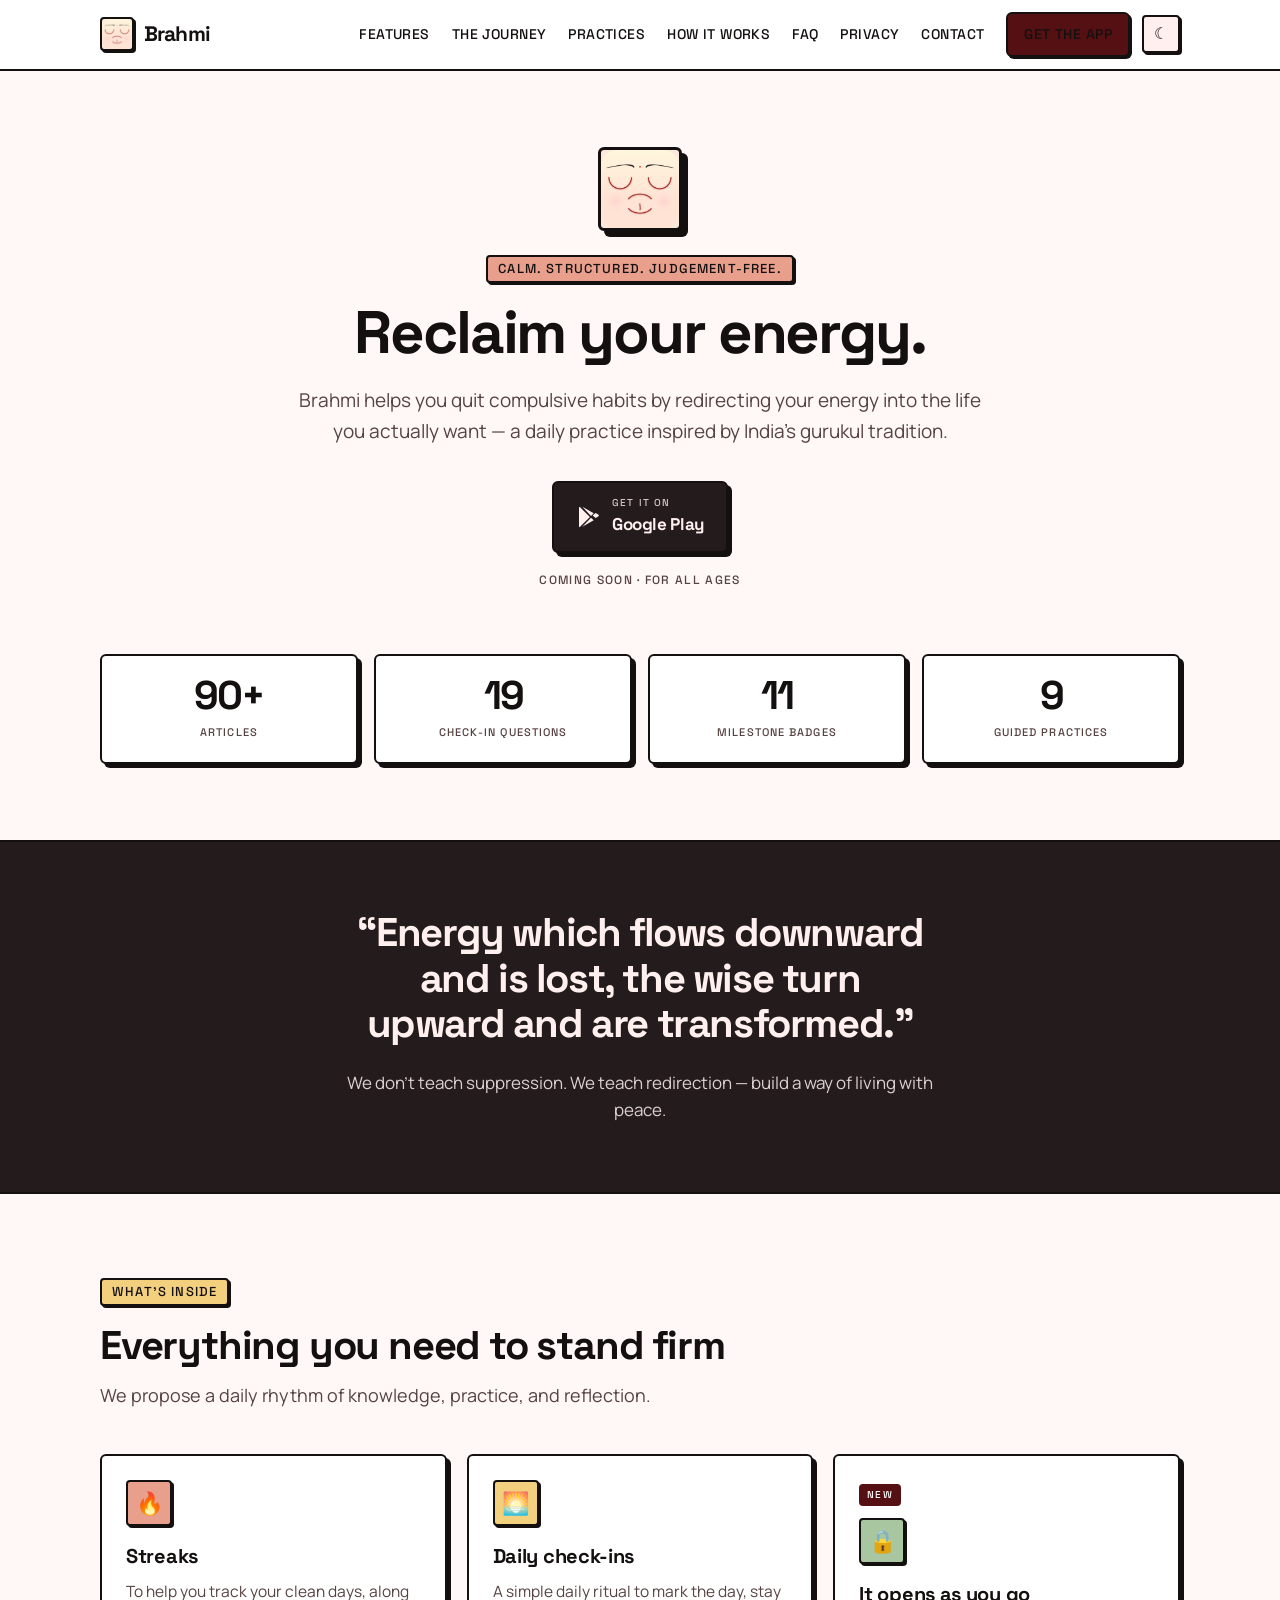
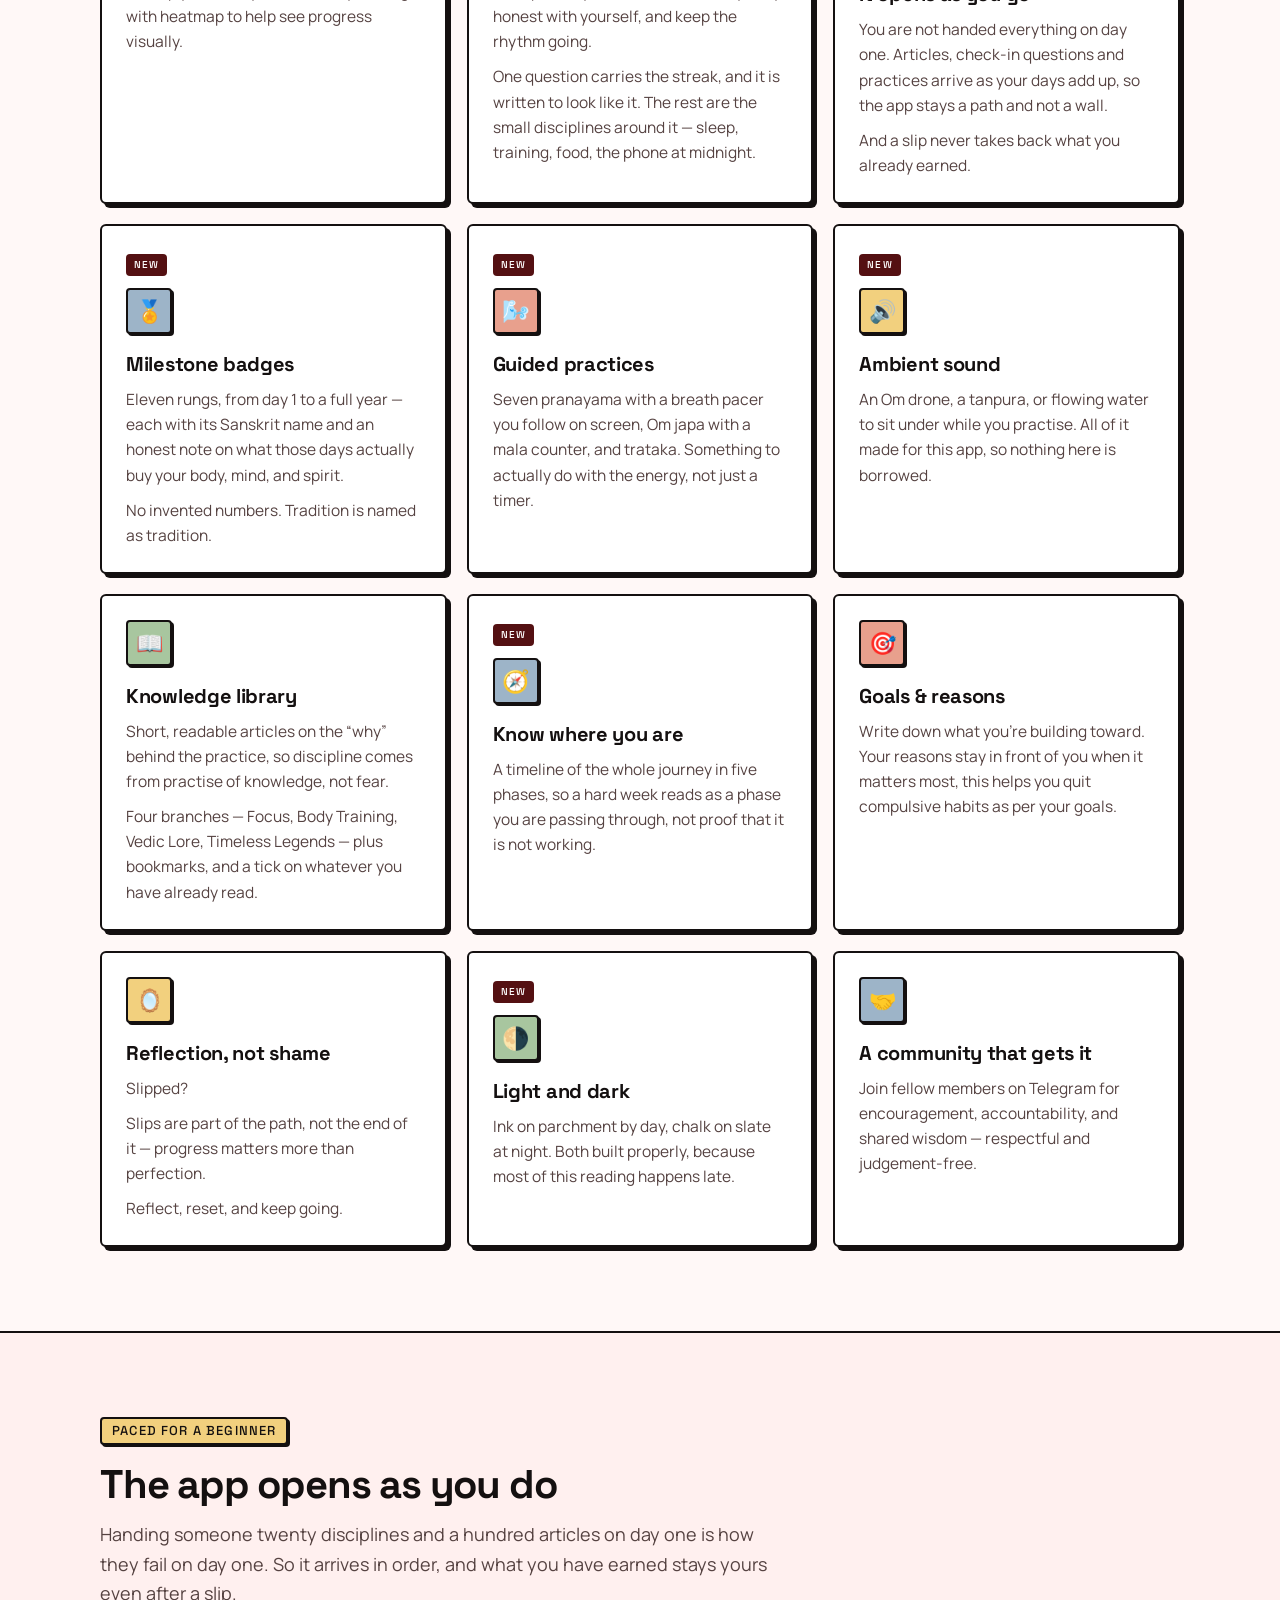
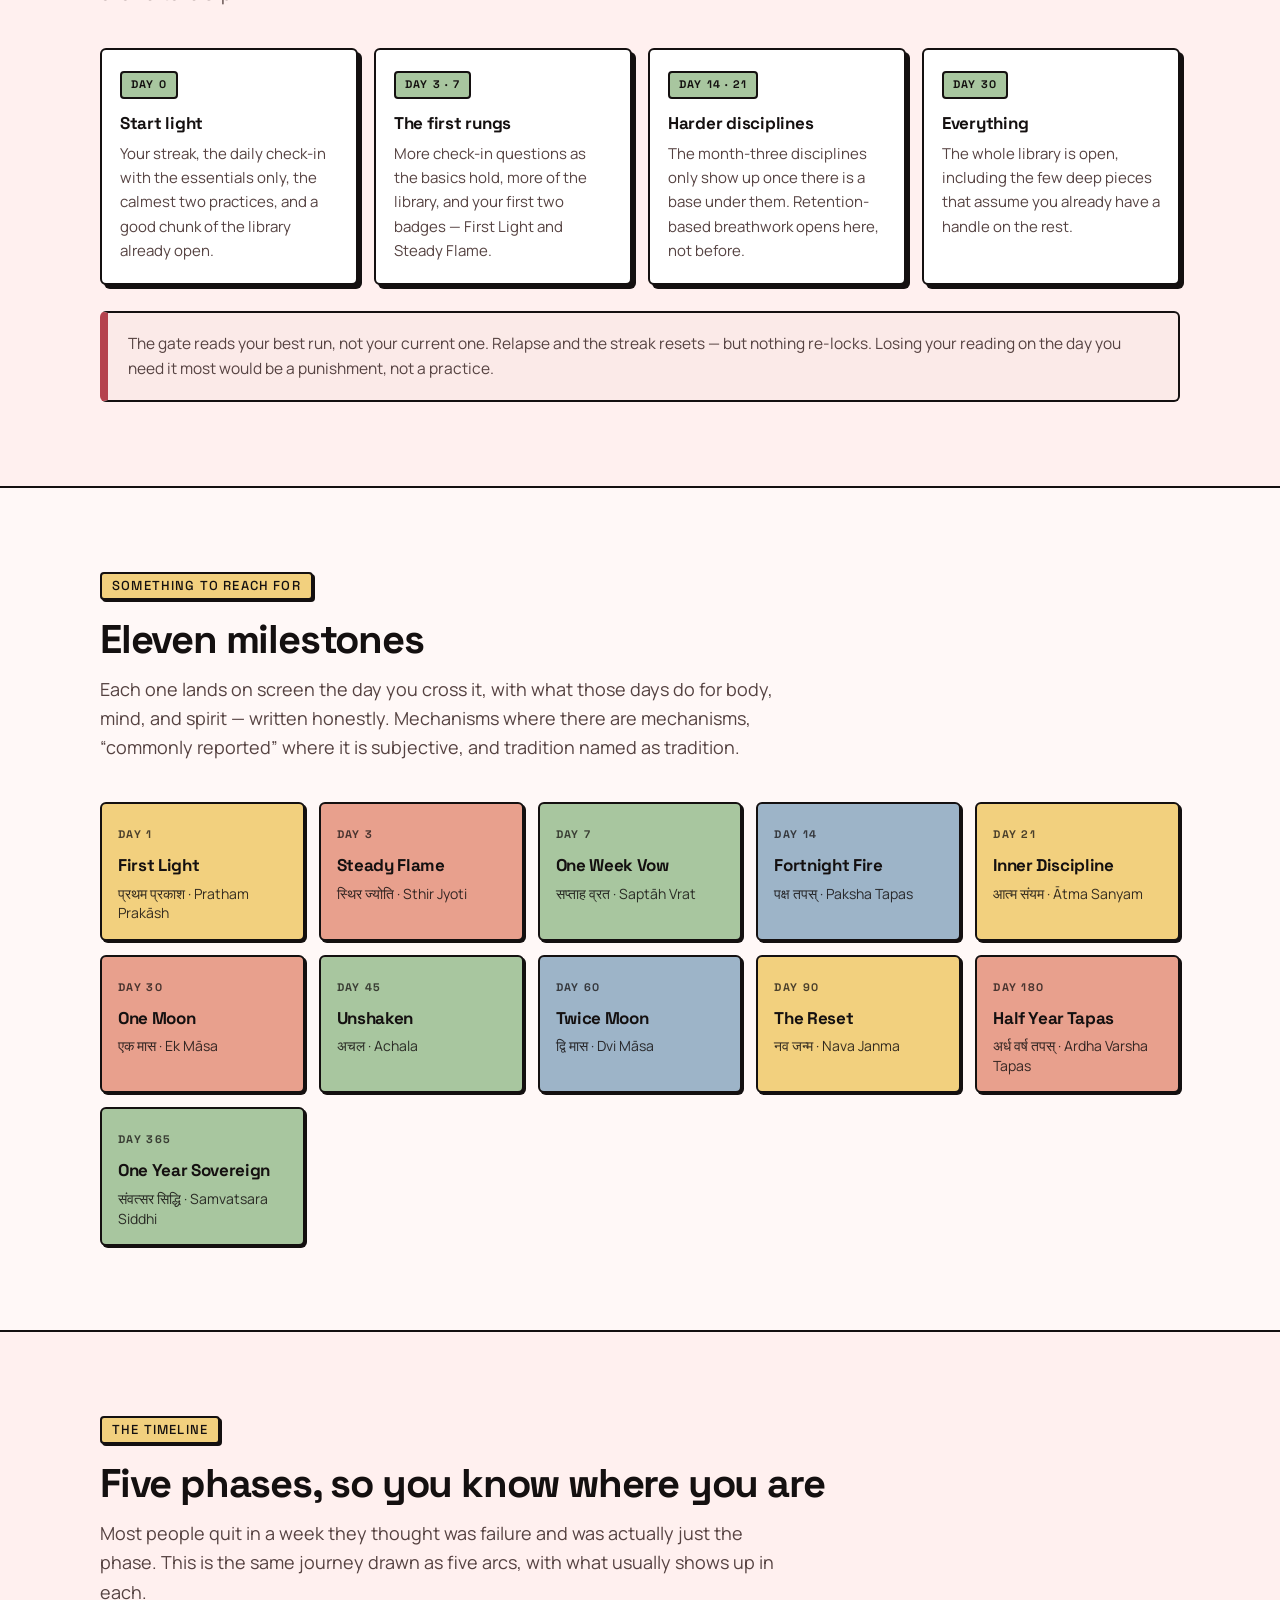
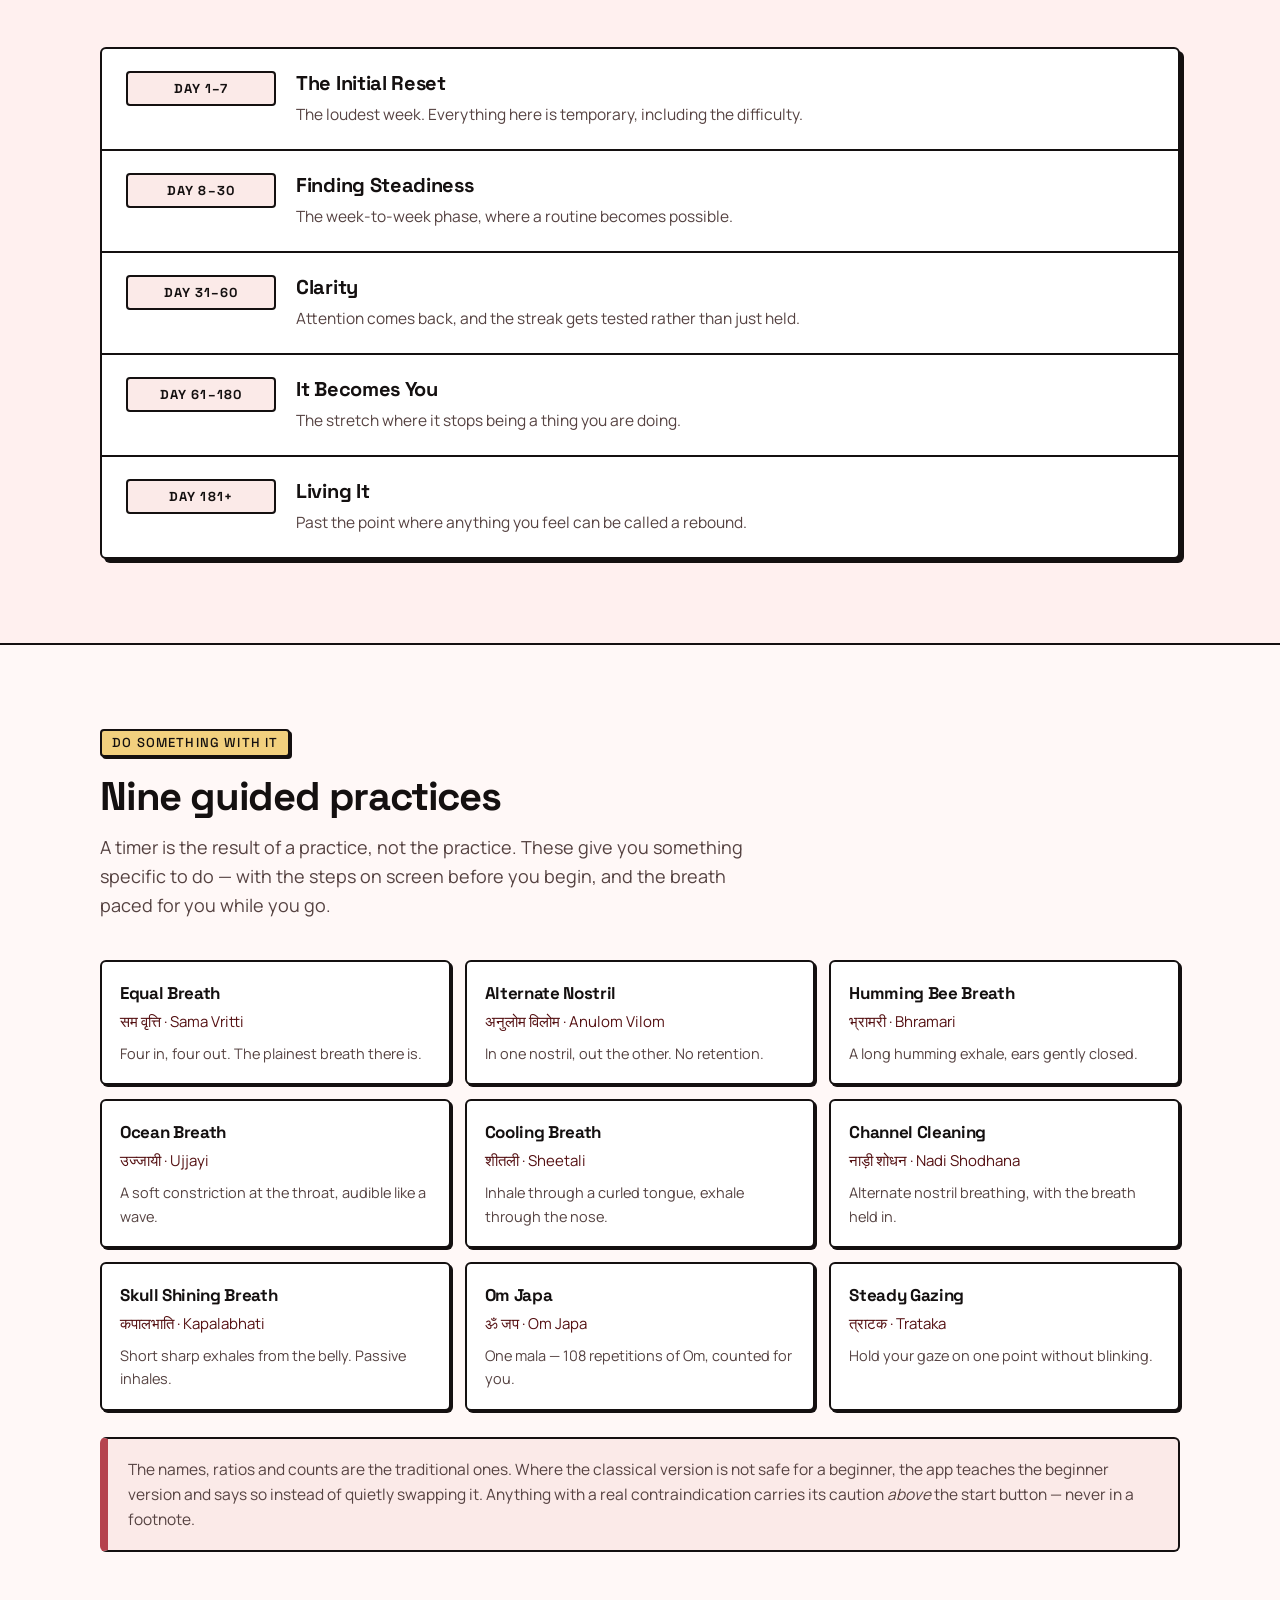
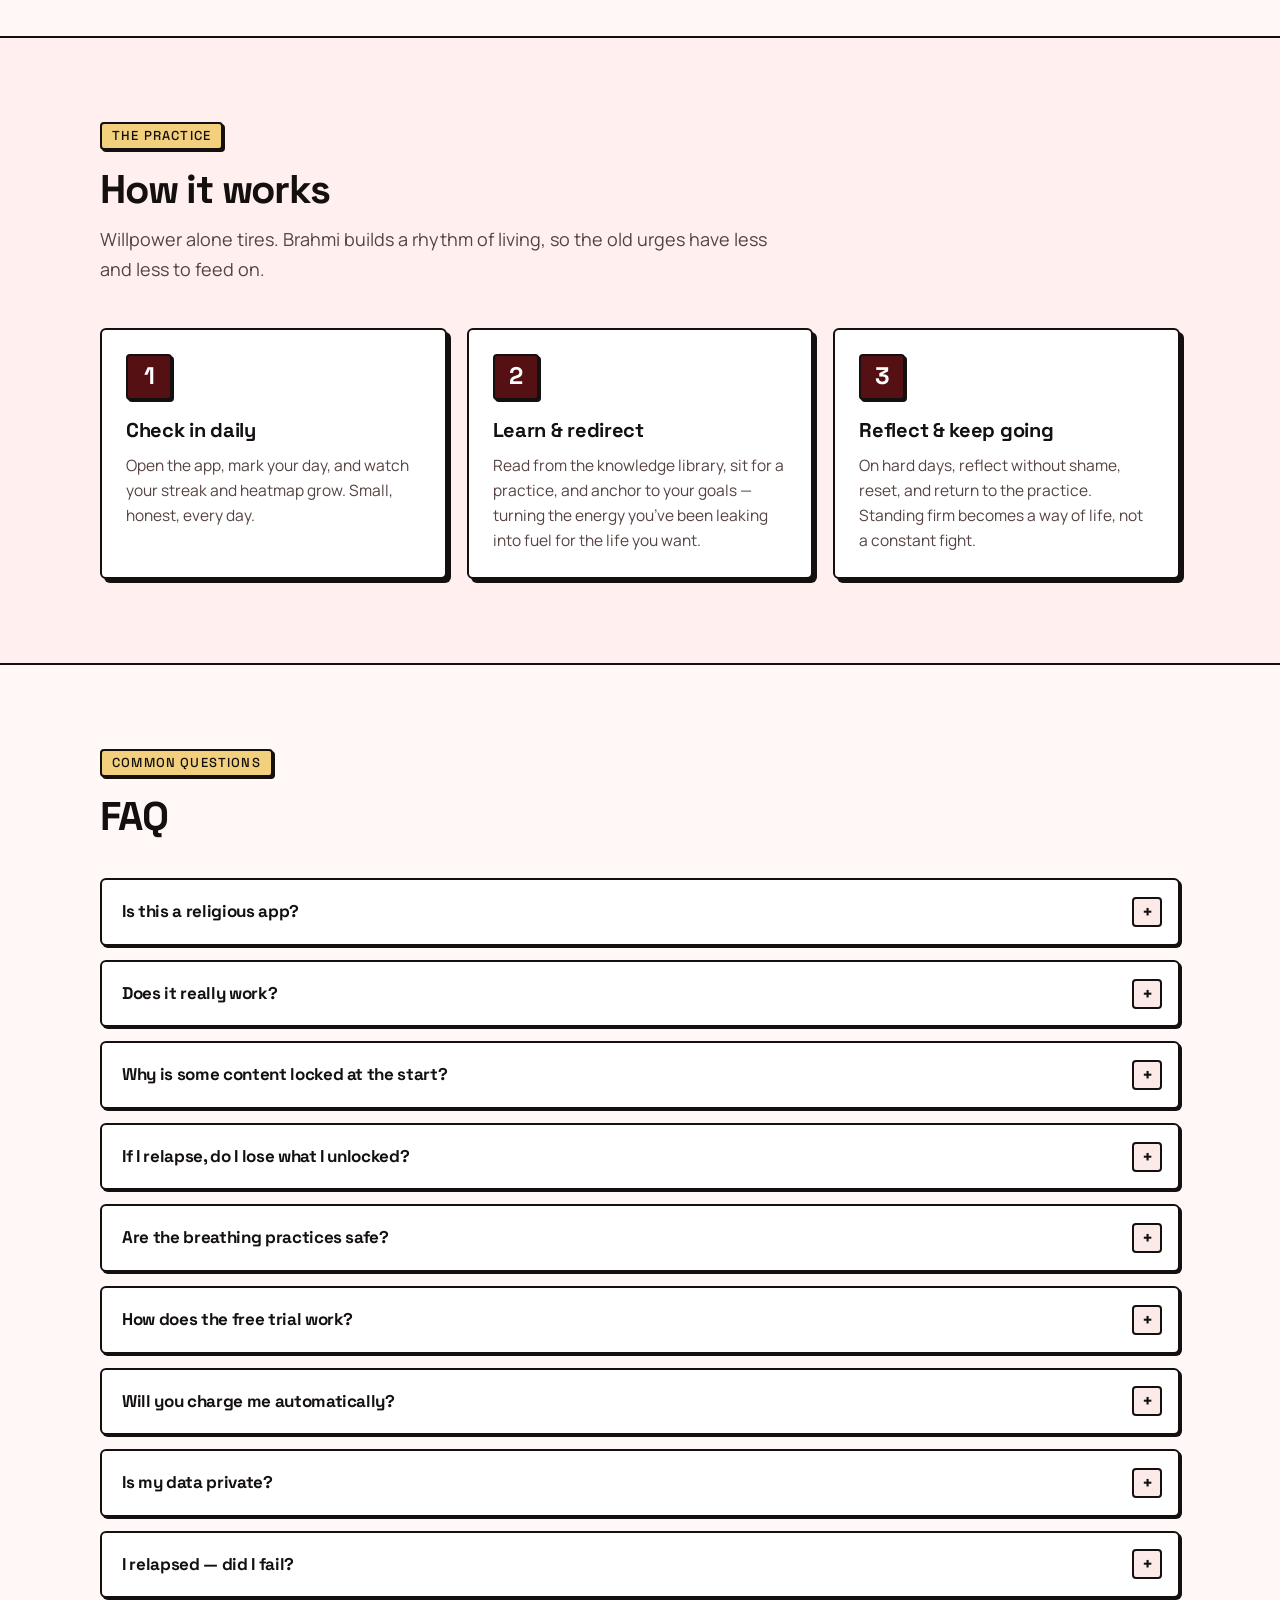
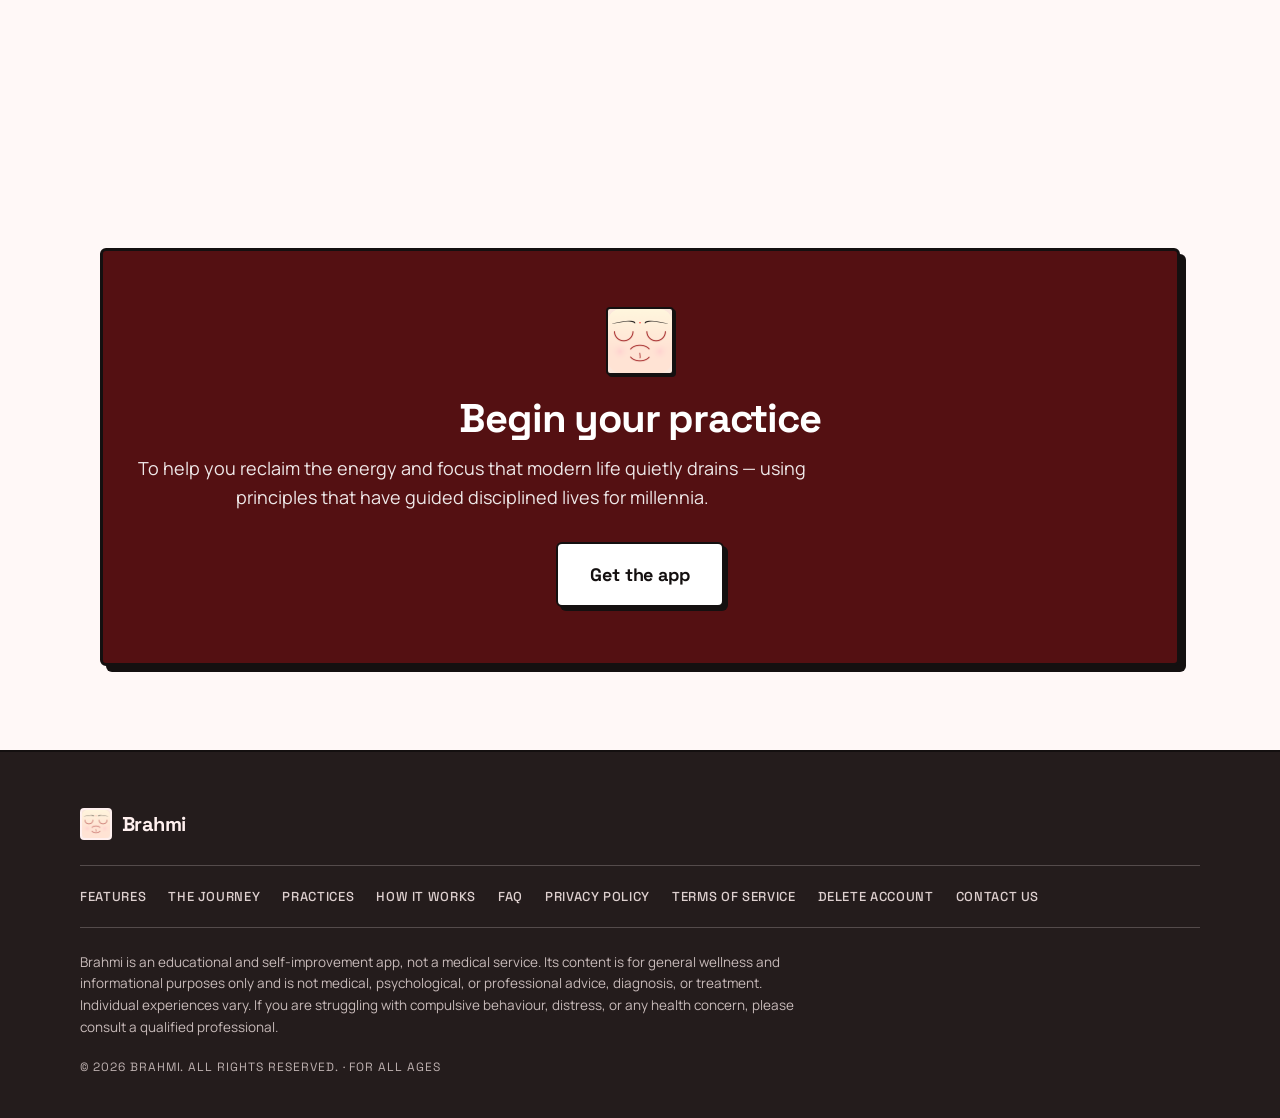
==== index.html @ 3bfd0263 "Rebuild the site in the app's neo-brutalist system, and cover the new features The marketing page st" ====
<!DOCTYPE html>
<html lang="en">
<head>
  <meta charset="UTF-8" />
  <meta name="viewport" content="width=device-width, initial-scale=1.0" />
  <title>Brahmi | Assistant to Reclaim your energy &amp; Rebuild your life.</title>
  <meta name="description" content="Brahmi is a calm, structured self-improvement app for quitting compulsive habits — streaks, daily check-ins, day-by-day unlocks, milestone badges, guided pranayama, and a knowledge library rooted in India's gurukul tradition." />
  <meta name="theme-color" content="#FFF8F7" media="(prefers-color-scheme: light)" />
  <meta name="theme-color" content="#141010" media="(prefers-color-scheme: dark)" />
  <link rel="icon" type="image/png" href="assets/logo.png" />
  <link rel="preconnect" href="https://fonts.googleapis.com" />
  <link rel="preconnect" href="https://fonts.gstatic.com" crossorigin />
  <link href="https://fonts.googleapis.com/css2?family=Manrope:wght@400;500;600;700&family=Space+Grotesk:wght@500;700&display=swap" rel="stylesheet" />
  <link rel="stylesheet" href="style.css" />
  <!-- Apply the saved theme before first paint, so a dark-mode visitor never
       gets a white flash. The toggle itself is injected by script.js. -->
  <script>try{var t=localStorage.getItem('brahmi-theme');if(t)document.documentElement.setAttribute('data-theme',t);}catch(e){}</script>
</head>
<body>

  <!-- ── Navbar ─────────────────────────────────────────── -->
  <header class="navbar">
    <nav class="nav-inner">
      <a class="brand" href="#top">
        <img src="assets/logo.png" alt="Brahmi app icon" class="brand-icon" />
        <span class="brand-name">Brahmi</span>
      </a>
      <button class="nav-toggle" aria-label="Open menu" aria-expanded="false" aria-controls="nav-menu">
        <span></span><span></span><span></span>
      </button>
      <div class="nav-menu" id="nav-menu">
        <a href="#features">Features</a>
        <a href="#journey">The journey</a>
        <a href="#practices">Practices</a>
        <a href="#how-it-works">How it works</a>
        <a href="#faq">FAQ</a>
        <a href="./privacy.html">Privacy</a>
        <a href="mailto:codentas@gmail.com">Contact</a>
        <a href="#get" class="btn btn-primary nav-cta">Get the app</a>
      </div>
    </nav>
  </header>

  <main id="top">

    <!-- ── Hero ─────────────────────────────────────────── -->
    <section class="hero" id="get">
      <img src="assets/logo.png" alt="Brahmi" class="hero-icon" />
      <p class="eyebrow">Calm. Structured. Judgement-free.</p>
      <h1>Reclaim your energy.</h1>
      <p class="hero-sub">
        Brahmi helps you quit compulsive habits by redirecting your energy into the
        life you actually want — a daily practice inspired by India&rsquo;s gurukul
        tradition.
      </p>
      <div class="store-badges">
        <!-- TODO: store URL -->
        <!-- <a href="#" class="store-badge" aria-label="Download on the App Store">
          <svg viewBox="0 0 24 24" width="26" height="26" fill="currentColor" aria-hidden="true"><path d="M17.05 20.28c-.98.95-2.05.8-3.08.35-1.09-.46-2.09-.48-3.24 0-1.44.62-2.2.44-3.06-.35C2.79 15.25 3.51 7.59 9.05 7.31c1.35.07 2.29.74 3.08.8 1.18-.24 2.31-.93 3.57-.84 1.51.12 2.65.72 3.4 1.8-3.12 1.87-2.38 5.98.48 7.13-.57 1.5-1.31 2.99-2.54 4.09l.01-.01zM12.03 7.25c-.15-2.23 1.66-4.07 3.74-4.25.29 2.58-2.34 4.5-3.74 4.25z"/></svg>
          <span><small>Download on the</small>App Store</span>
        </a> -->
        <!-- TODO: store URL -->
        <a href="#" class="store-badge" aria-label="Get it on Google Play">
          <svg viewBox="0 0 24 24" width="24" height="24" fill="currentColor" aria-hidden="true"><path d="M3.61 1.81c-.36.19-.61.57-.61 1.07v18.24c0 .5.25.88.61 1.07l10.29-10.19L3.61 1.81zm11.4 9.09l2.71-2.68-11.4-6.45 8.69 9.13zm4.62 2.1l2.6-1.47c.83-.47.83-1.59 0-2.06l-2.6-1.47-2.99 2.5 2.99 2.5zm-13.31 8.79l11.4-6.45-2.71-2.68-8.69 9.13z"/></svg>
          <span><small>Get it on</small>Google Play</span>
        </a>
      </div>
      <p class="hero-note">Coming soon &middot; For all ages</p>
    </section>

    <!-- ── What's in the box, in numbers ────────────────── -->
    <section class="stat-strip" aria-label="Brahmi in numbers">
      <div class="stat"><b>90+</b><span>Articles</span></div>
      <div class="stat"><b>19</b><span>Check-in questions</span></div>
      <div class="stat"><b>11</b><span>Milestone badges</span></div>
      <div class="stat"><b>9</b><span>Guided practices</span></div>
    </section>

    <!-- ── Philosophy quote ─────────────────────────────── -->
    <section class="quote-band">
      <blockquote>
        &ldquo;Energy which flows downward and is lost, the wise turn upward and are transformed.&rdquo;
      </blockquote>
      <p class="quote-sub">We don&rsquo;t teach suppression. We teach redirection — build a way of living with peace.</p>
    </section>

    <!-- ── Features ─────────────────────────────────────── -->
    <section class="section" id="features">
      <p class="eyebrow">What&rsquo;s inside</p>
      <h2>Everything you need to stand firm</h2>
      <p class="section-sub">We propose a daily rhythm of knowledge, practice, and reflection.</p>
      <div class="cards">
        <div class="card">
          <div class="card-icon">🔥</div>
          <h3>Streaks</h3>
          <p>To help you track your clean days, along with heatmap to help see progress visually.</p>
        </div>
        <div class="card">
          <div class="card-icon">🌅</div>
          <h3>Daily check-ins</h3>
          <p>A simple daily ritual to mark the day, stay honest with yourself, and keep the rhythm going.</p>
          <p>One question carries the streak, and it is written to look like it. The rest are the small disciplines around it — sleep, training, food, the phone at midnight.</p>
        </div>
        <div class="card">
          <span class="tag">New</span>
          <div class="card-icon">🔒</div>
          <h3>It opens as you go</h3>
          <p>You are not handed everything on day one. Articles, check-in questions and practices arrive as your days add up, so the app stays a path and not a wall.</p>
          <p>And a slip never takes back what you already earned.</p>
        </div>
        <div class="card">
          <span class="tag">New</span>
          <div class="card-icon">🏅</div>
          <h3>Milestone badges</h3>
          <p>Eleven rungs, from day 1 to a full year — each with its Sanskrit name and an honest note on what those days actually buy your body, mind, and spirit.</p>
          <p>No invented numbers. Tradition is named as tradition.</p>
        </div>
        <div class="card">
          <span class="tag">New</span>
          <div class="card-icon">🌬️</div>
          <h3>Guided practices</h3>
          <p>Seven pranayama with a breath pacer you follow on screen, Om japa with a mala counter, and trataka. Something to actually do with the energy, not just a timer.</p>
        </div>
        <div class="card">
          <span class="tag">New</span>
          <div class="card-icon">🔊</div>
          <h3>Ambient sound</h3>
          <p>An Om drone, a tanpura, or flowing water to sit under while you practise. All of it made for this app, so nothing here is borrowed.</p>
        </div>
        <div class="card">
          <div class="card-icon">📖</div>
          <h3>Knowledge library</h3>
          <p>Short, readable articles on the &ldquo;why&rdquo; behind the practice, so discipline comes from practise of knowledge, not fear.</p>
          <p>Four branches — Focus, Body Training, Vedic Lore, Timeless Legends — plus bookmarks, and a tick on whatever you have already read.</p>
        </div>
        <div class="card">
          <span class="tag">New</span>
          <div class="card-icon">🧭</div>
          <h3>Know where you are</h3>
          <p>A timeline of the whole journey in five phases, so a hard week reads as a phase you are passing through, not proof that it is not working.</p>
        </div>
        <div class="card">
          <div class="card-icon">🎯</div>
          <h3>Goals &amp; reasons</h3>
          <p>Write down what you&rsquo;re building toward. Your reasons stay in front of you when it matters most, this helps you quit compulsive habits as per your goals.</p>
        </div>
        <div class="card">
          <div class="card-icon">🪞</div>
          <h3>Reflection, not shame</h3>
          <p>Slipped?</p>
          <p>Slips are part of the path, not the end of it — progress matters more than perfection.</p>
          <p>Reflect, reset, and keep going.</p>
        </div>
        <div class="card">
          <span class="tag">New</span>
          <div class="card-icon">🌗</div>
          <h3>Light and dark</h3>
          <p>Ink on parchment by day, chalk on slate at night. Both built properly, because most of this reading happens late.</p>
        </div>
        <div class="card">
          <div class="card-icon">🤝</div>
          <h3>A community that gets it</h3>
          <p>Join fellow members on Telegram for encouragement, accountability, and shared wisdom — respectful and judgement-free.</p>
        </div>
      </div>
    </section>

    <!-- ── The ladder ───────────────────────────────────── -->
    <section class="section section-alt" id="journey">
      <p class="eyebrow">Paced for a beginner</p>
      <h2>The app opens as you do</h2>
      <p class="section-sub">Handing someone twenty disciplines and a hundred articles on day one is how they fail on day one. So it arrives in order, and what you have earned stays yours even after a slip.</p>
      <div class="ladder">
        <div class="rung">
          <span class="rung-day">Day 0</span>
          <h3>Start light</h3>
          <p>Your streak, the daily check-in with the essentials only, the calmest two practices, and a good chunk of the library already open.</p>
        </div>
        <div class="rung">
          <span class="rung-day">Day 3 &middot; 7</span>
          <h3>The first rungs</h3>
          <p>More check-in questions as the basics hold, more of the library, and your first two badges — First Light and Steady Flame.</p>
        </div>
        <div class="rung">
          <span class="rung-day">Day 14 &middot; 21</span>
          <h3>Harder disciplines</h3>
          <p>The month-three disciplines only show up once there is a base under them. Retention-based breathwork opens here, not before.</p>
        </div>
        <div class="rung">
          <span class="rung-day">Day 30</span>
          <h3>Everything</h3>
          <p>The whole library is open, including the few deep pieces that assume you already have a handle on the rest.</p>
        </div>
      </div>
      <p class="note-band">
        The gate reads your best run, not your current one. Relapse and the streak resets — but nothing re-locks. Losing your reading on the day you need it most would be a punishment, not a practice.
      </p>
    </section>

    <!-- ── Milestones ───────────────────────────────────── -->
    <section class="section" id="milestones">
      <p class="eyebrow">Something to reach for</p>
      <h2>Eleven milestones</h2>
      <p class="section-sub">Each one lands on screen the day you cross it, with what those days do for body, mind, and spirit — written honestly. Mechanisms where there are mechanisms, &ldquo;commonly reported&rdquo; where it is subjective, and tradition named as tradition.</p>
      <div class="badge-grid">
        <div class="badge-block"><span class="badge-day">Day 1</span><span class="badge-name">First Light</span><span class="badge-sans">प्रथम प्रकाश &middot; Pratham Prakāsh</span></div>
        <div class="badge-block"><span class="badge-day">Day 3</span><span class="badge-name">Steady Flame</span><span class="badge-sans">स्थिर ज्योति &middot; Sthir Jyoti</span></div>
        <div class="badge-block"><span class="badge-day">Day 7</span><span class="badge-name">One Week Vow</span><span class="badge-sans">सप्ताह व्रत &middot; Saptāh Vrat</span></div>
        <div class="badge-block"><span class="badge-day">Day 14</span><span class="badge-name">Fortnight Fire</span><span class="badge-sans">पक्ष तपस् &middot; Paksha Tapas</span></div>
        <div class="badge-block"><span class="badge-day">Day 21</span><span class="badge-name">Inner Discipline</span><span class="badge-sans">आत्म संयम &middot; Ātma Sanyam</span></div>
        <div class="badge-block"><span class="badge-day">Day 30</span><span class="badge-name">One Moon</span><span class="badge-sans">एक मास &middot; Ek Māsa</span></div>
        <div class="badge-block"><span class="badge-day">Day 45</span><span class="badge-name">Unshaken</span><span class="badge-sans">अचल &middot; Achala</span></div>
        <div class="badge-block"><span class="badge-day">Day 60</span><span class="badge-name">Twice Moon</span><span class="badge-sans">द्वि मास &middot; Dvi Māsa</span></div>
        <div class="badge-block"><span class="badge-day">Day 90</span><span class="badge-name">The Reset</span><span class="badge-sans">नव जन्म &middot; Nava Janma</span></div>
        <div class="badge-block"><span class="badge-day">Day 180</span><span class="badge-name">Half Year Tapas</span><span class="badge-sans">अर्ध वर्ष तपस् &middot; Ardha Varsha Tapas</span></div>
        <div class="badge-block"><span class="badge-day">Day 365</span><span class="badge-name">One Year Sovereign</span><span class="badge-sans">संवत्सर सिद्धि &middot; Samvatsara Siddhi</span></div>
      </div>
    </section>

    <!-- ── Phases ───────────────────────────────────────── -->
    <section class="section section-alt" id="phases">
      <p class="eyebrow">The timeline</p>
      <h2>Five phases, so you know where you are</h2>
      <p class="section-sub">Most people quit in a week they thought was failure and was actually just the phase. This is the same journey drawn as five arcs, with what usually shows up in each.</p>
      <ol class="phase-list">
        <li class="phase">
          <span class="phase-range">Day 1&ndash;7</span>
          <div>
            <h3>The Initial Reset</h3>
            <p>The loudest week. Everything here is temporary, including the difficulty.</p>
          </div>
        </li>
        <li class="phase">
          <span class="phase-range">Day 8&ndash;30</span>
          <div>
            <h3>Finding Steadiness</h3>
            <p>The week-to-week phase, where a routine becomes possible.</p>
          </div>
        </li>
        <li class="phase">
          <span class="phase-range">Day 31&ndash;60</span>
          <div>
            <h3>Clarity</h3>
            <p>Attention comes back, and the streak gets tested rather than just held.</p>
          </div>
        </li>
        <li class="phase">
          <span class="phase-range">Day 61&ndash;180</span>
          <div>
            <h3>It Becomes You</h3>
            <p>The stretch where it stops being a thing you are doing.</p>
          </div>
        </li>
        <li class="phase">
          <span class="phase-range">Day 181+</span>
          <div>
            <h3>Living It</h3>
            <p>Past the point where anything you feel can be called a rebound.</p>
          </div>
        </li>
      </ol>
    </section>

    <!-- ── Practices ────────────────────────────────────── -->
    <section class="section" id="practices">
      <p class="eyebrow">Do something with it</p>
      <h2>Nine guided practices</h2>
      <p class="section-sub">A timer is the result of a practice, not the practice. These give you something specific to do — with the steps on screen before you begin, and the breath paced for you while you go.</p>
      <ul class="practice-list">
        <li class="practice"><b>Equal Breath</b><span class="deva">सम वृत्ति &middot; Sama Vritti</span><p>Four in, four out. The plainest breath there is.</p></li>
        <li class="practice"><b>Alternate Nostril</b><span class="deva">अनुलोम विलोम &middot; Anulom Vilom</span><p>In one nostril, out the other. No retention.</p></li>
        <li class="practice"><b>Humming Bee Breath</b><span class="deva">भ्रामरी &middot; Bhramari</span><p>A long humming exhale, ears gently closed.</p></li>
        <li class="practice"><b>Ocean Breath</b><span class="deva">उज्जायी &middot; Ujjayi</span><p>A soft constriction at the throat, audible like a wave.</p></li>
        <li class="practice"><b>Cooling Breath</b><span class="deva">शीतली &middot; Sheetali</span><p>Inhale through a curled tongue, exhale through the nose.</p></li>
        <li class="practice"><b>Channel Cleaning</b><span class="deva">नाड़ी शोधन &middot; Nadi Shodhana</span><p>Alternate nostril breathing, with the breath held in.</p></li>
        <li class="practice"><b>Skull Shining Breath</b><span class="deva">कपालभाति &middot; Kapalabhati</span><p>Short sharp exhales from the belly. Passive inhales.</p></li>
        <li class="practice"><b>Om Japa</b><span class="deva">ॐ जप &middot; Om Japa</span><p>One mala — 108 repetitions of Om, counted for you.</p></li>
        <li class="practice"><b>Steady Gazing</b><span class="deva">त्राटक &middot; Trataka</span><p>Hold your gaze on one point without blinking.</p></li>
      </ul>
      <p class="note-band">
        The names, ratios and counts are the traditional ones. Where the classical version is not safe for a beginner, the app teaches the beginner version and says so instead of quietly swapping it. Anything with a real contraindication carries its caution <em>above</em> the start button — never in a footnote.
      </p>
    </section>

    <!-- ── How it works ─────────────────────────────────── -->
    <section class="section section-alt" id="how-it-works">
      <p class="eyebrow">The practice</p>
      <h2>How it works</h2>
      <p class="section-sub">Willpower alone tires. Brahmi builds a rhythm of living, so the old urges have less and less to feed on.</p>
      <ol class="steps">
        <li class="step">
          <span class="step-num">1</span>
          <h3>Check in daily</h3>
          <p>Open the app, mark your day, and watch your streak and heatmap grow. Small, honest, every day.</p>
        </li>
        <li class="step">
          <span class="step-num">2</span>
          <h3>Learn &amp; redirect</h3>
          <p>Read from the knowledge library, sit for a practice, and anchor to your goals — turning the energy you&rsquo;ve been leaking into fuel for the life you want.</p>
        </li>
        <li class="step">
          <span class="step-num">3</span>
          <h3>Reflect &amp; keep going</h3>
          <p>On hard days, reflect without shame, reset, and return to the practice. Standing firm becomes a way of life, not a constant fight.</p>
        </li>
      </ol>
    </section>

    <!-- ── FAQ ──────────────────────────────────────────── -->
    <section class="section" id="faq">
      <p class="eyebrow">Common questions</p>
      <h2>FAQ</h2>
      <div class="faq-list">
        <details class="faq-item">
          <summary>Is this a religious app?</summary>
          <p>No. Brahmi draws inspiration from India&rsquo;s gurukul traditions, but it&rsquo;s a secular self-improvement app open to anyone, of any background or belief.</p>
        </details>
        <details class="faq-item">
          <summary>Does it really work?</summary>
          <p>Brahmi gives you a structured daily practice, knowledge, and tracking to support your goal. Results depend on your consistency and circumstances, and experiences vary from person to person. It&rsquo;s a tool to support your effort, not a guaranteed cure.</p>
        </details>
        <details class="faq-item">
          <summary>Why is some content locked at the start?</summary>
          <p>Because handing a beginner everything at once is how they fail at once. Articles, check-in questions and practices open as your days add up — a good part of the library is there from day one, most of it by the second week, and all of it by day thirty.</p>
        </details>
        <details class="faq-item">
          <summary>If I relapse, do I lose what I unlocked?</summary>
          <p>No. Your streak resets, but nothing re-locks. The app remembers your best run, so the reading and the practices you had earned stay open — including on the day you need them most.</p>
        </details>
        <details class="faq-item">
          <summary>Are the breathing practices safe?</summary>
          <p>The gentle ones are open from the start; the forceful and retention-based ones only arrive once you have a base under them. Every practice with a real contraindication shows its caution before you begin, not after. If you have a heart, blood-pressure, eye, or respiratory condition, or you are pregnant, please check with a doctor first.</p>
        </details>
        <details class="faq-item">
          <summary>How does the free trial work?</summary>
          <p>You start with a 3-day free trial that unlocks a hand-picked path for beginners. You can explore the experience before deciding to continue. You can cancel during the trial.</p>
        </details>
        <details class="faq-item">
          <summary>Will you charge me automatically?</summary>
          <p>Any billing terms are shown clearly before you confirm. You&rsquo;re always told what you&rsquo;re signing up for, and you can manage or cancel your subscription from your app store account.</p>
        </details>
        <details class="faq-item">
          <summary>Is my data private?</summary>
          <p>Your answers and progress are personal to you. We don&rsquo;t sell your personal data. We do record the calendar dates on which you open the app — the date only, never the time of day, how long you stayed, which screens you saw, or where you were — and you can see that count yourself on your profile as your active days. See our <a href="./privacy.html">Privacy Policy</a> and <a href="./terms.html">Terms</a> for the full details.</p>
        </details>
        <details class="faq-item">
          <summary>I relapsed — did I fail?</summary>
          <p>No. Slips are part of the path, not the end of it. Brahmi is designed to help you reflect, reset, and keep going. Progress matters more than perfection.</p>
        </details>
        <details class="faq-item">
          <summary>How is this different from just a streak counter?</summary>
          <p>A counter only measures abstinence. Brahmi adds the &ldquo;how&rdquo; — daily practice, knowledge, and rhythm — so you&rsquo;re building something, not just holding on.</p>
        </details>
      </div>
    </section>

    <!-- ── Closing CTA ──────────────────────────────────── -->
    <section class="section cta-band">
      <div class="cta-inner">
        <img src="assets/logo.png" alt="" class="cta-icon" />
        <h2>Begin your practice</h2>
        <p class="section-sub">To help you reclaim the energy and focus that modern life quietly drains — using principles that have guided disciplined lives for millennia.</p>
        <a href="#get" class="btn btn-lg">Get the app</a>
      </div>
    </section>

  </main>

  <!-- ── Footer ─────────────────────────────────────────── -->
  <footer class="footer">
    <div class="footer-inner">
      <div class="footer-brand">
        <img src="assets/logo.png" alt="" class="footer-icon" />
        <span>Brahmi</span>
      </div>
      <nav class="footer-links">
        <a href="#features">Features</a>
        <a href="#journey">The journey</a>
        <a href="#practices">Practices</a>
        <a href="#how-it-works">How it works</a>
        <a href="#faq">FAQ</a>
        <a href="./privacy.html">Privacy Policy</a>
        <a href="./terms.html">Terms of Service</a>
        <a href="./delete-account.html">Delete account</a>
        <a href="mailto:codentas@gmail.com">Contact us</a>
      </nav>
      <p class="footer-disclaimer">
        Brahmi is an educational and self-improvement app, not a medical service.
        Its content is for general wellness and informational purposes only and is
        not medical, psychological, or professional advice, diagnosis, or treatment.
        Individual experiences vary. If you are struggling with compulsive behaviour,
        distress, or any health concern, please consult a qualified professional.
      </p>
      <p class="footer-copy">&copy; 2026 Brahmi. All rights reserved. &middot; For all ages</p>
    </div>
  </footer>

  <script src="script.js"></script>
</body>
</html>
---- style.css ----
/* ── Brahmi marketing site ─────────────────────────────────
 *
 * Neo-brutalist, dual-theme — a direct port of the app's design system
 * (`constants/theme.ts` in the app repo). Same palette, same rules:
 *
 *   - 2px ink borders (3px on hero surfaces)
 *   - offset shadows with ZERO blur, 2/4/6px
 *   - small radii (6px), never pill except chips
 *   - Space Grotesk for display/labels, Manrope for body copy
 *   - snappy motion: 90ms press, the surface travels 2px into its shadow
 *
 * Dark mode is not an inversion. Borders become bone rather than ink (a black
 * border is invisible on a dark ground) and the accent fills desaturate so a
 * flat block does not glow. Both of those come straight from the app.
 *
 * This sheet also styles privacy.html / terms.html / delete-account.html —
 * they share the navbar, footer and .legal-* classes. Don't drop a class
 * without grepping those three first.
 * ─────────────────────────────────────────────────────────── */

/* ── Tokens: light ("ink on parchment") ─────────────────── */

:root {
  color-scheme: light;

  --bg: #FFF8F7;
  --surface: #FFFFFF;
  --surface-container: #FFF0EF;
  --surface-high: #FBEAE8;

  --ink: #141010;          /* borders + hard shadows */
  --shadow: #141010;
  --on-surface: #141010;
  --muted: #554241;
  --outline-variant: #C4ADAC;

  --primary: #541012;
  --primary-container: #B5434E;
  --on-primary: #FFFFFF;
  --secondary: #B6180C;

  --clay: #E8A08D;
  --sand: #F2D07E;
  --moss: #A8C69F;
  --slate: #9DB4C8;
  --on-accent: #141010;
  --brand-skin: #FBE7DC;

  --inverse-surface: #241C1C;
  --inverse-on-surface: #FFF0EF;

  --radius: 6px;
  --radius-sm: 4px;
  --border: 2px;
  --border-thick: 3px;
  --shadow-sm: 2px 2px 0 var(--shadow);
  --shadow-md: 4px 4px 0 var(--shadow);
  --shadow-lg: 6px 6px 0 var(--shadow);

  --display: 'Space Grotesk', 'Manrope', -apple-system, BlinkMacSystemFont, 'Segoe UI', Roboto, sans-serif;
  --body: 'Manrope', -apple-system, BlinkMacSystemFont, 'Segoe UI', Roboto, sans-serif;
}

/* ── Tokens: dark ("chalk on slate") ────────────────────── */

@media (prefers-color-scheme: dark) {
  :root:not([data-theme="light"]) {
    color-scheme: dark;

    --bg: #141010;
    --surface: #1D1717;
    --surface-container: #241C1C;
    --surface-high: #2E2424;

    --ink: #F5EAE9;
    --shadow: #000000;
    --on-surface: #F5EAE9;
    --muted: #C4ADAC;
    --outline-variant: #5C4949;

    --primary: #FFB2B6;
    --primary-container: #C4525D;
    --on-primary: #3A0A0C;
    --secondary: #FF8A7A;

    --clay: #8C5245;
    --sand: #8A7233;
    --moss: #4E6647;
    --slate: #4A5D6E;
    --on-accent: #F5EAE9;

    --inverse-surface: #F5EAE9;
    --inverse-on-surface: #241C1C;
  }
}

:root[data-theme="dark"] {
  color-scheme: dark;

  --bg: #141010;
  --surface: #1D1717;
  --surface-container: #241C1C;
  --surface-high: #2E2424;

  --ink: #F5EAE9;
  --shadow: #000000;
  --on-surface: #F5EAE9;
  --muted: #C4ADAC;
  --outline-variant: #5C4949;

  --primary: #FFB2B6;
  --primary-container: #C4525D;
  --on-primary: #3A0A0C;
  --secondary: #FF8A7A;

  --clay: #8C5245;
  --sand: #8A7233;
  --moss: #4E6647;
  --slate: #4A5D6E;
  --on-accent: #F5EAE9;

  --inverse-surface: #F5EAE9;
  --inverse-on-surface: #241C1C;
}

/* ── Base ───────────────────────────────────────────────── */

* { box-sizing: border-box; margin: 0; padding: 0; }

html {
  scroll-behavior: smooth;
  scroll-padding-top: 96px;
}

body {
  background: var(--bg);
  color: var(--on-surface);
  font-family: var(--body);
  font-size: 16px;
  line-height: 1.62;
  -webkit-font-smoothing: antialiased;
  overflow-x: hidden;
}

img { max-width: 100%; display: block; }

a { color: var(--primary); text-decoration: none; }
a:hover { text-decoration: underline; text-underline-offset: 3px; }

h1, h2, h3, h4 {
  font-family: var(--display);
  font-weight: 700;
  line-height: 1.08;
  letter-spacing: -0.035em;
}

h1 { font-size: clamp(38px, 8.5vw, 60px); }
h2 { font-size: clamp(28px, 5.5vw, 40px); letter-spacing: -0.03em; }
h3 { font-size: 20px; letter-spacing: -0.015em; line-height: 1.25; }

::selection { background: var(--sand); color: var(--on-accent); }

:focus-visible {
  outline: var(--border-thick) solid var(--primary-container);
  outline-offset: 2px;
}

/* Uppercase eyebrow — the workhorse of the brutalist look. */
.eyebrow {
  display: inline-block;
  font-family: var(--display);
  font-weight: 500;
  font-size: 13px;
  line-height: 18px;
  letter-spacing: 0.09em;
  text-transform: uppercase;
  color: var(--on-accent);
  background: var(--sand);
  border: var(--border) solid var(--ink);
  border-radius: var(--radius-sm);
  padding: 3px 10px;
  margin-bottom: 18px;
  box-shadow: var(--shadow-sm);
}

/* ── Buttons ────────────────────────────────────────────── */

.btn {
  display: inline-flex;
  align-items: center;
  justify-content: center;
  gap: 8px;
  font-family: var(--display);
  font-weight: 700;
  font-size: 15px;
  letter-spacing: -0.01em;
  padding: 12px 22px;
  border: var(--border) solid var(--ink);
  border-radius: var(--radius);
  background: var(--surface);
  color: var(--on-surface);
  box-shadow: var(--shadow-md);
  cursor: pointer;
  transition: transform 90ms ease, box-shadow 90ms ease;
}

.btn:hover { text-decoration: none; transform: translate(-2px, -2px); box-shadow: var(--shadow-lg); }
.btn:active { transform: translate(2px, 2px); box-shadow: 0 0 0 var(--shadow); }

.btn-primary { background: var(--primary); color: var(--on-primary); }

.btn-lg { font-size: 18px; padding: 16px 32px; }

/* ── Navbar ─────────────────────────────────────────────── */

.navbar {
  position: sticky;
  top: 0;
  z-index: 50;
  background: var(--surface);
  border-bottom: var(--border) solid var(--ink);
}

.nav-inner {
  max-width: 1120px;
  margin: 0 auto;
  padding: 12px 20px;
  display: flex;
  align-items: center;
  gap: 12px;
}

.brand { display: flex; align-items: center; gap: 10px; color: var(--on-surface); }
.brand:hover { text-decoration: none; }

.brand-icon {
  width: 34px;
  height: 34px;
  border: var(--border) solid var(--ink);
  border-radius: var(--radius-sm);
  background: var(--brand-skin);
  box-shadow: var(--shadow-sm);
}

.brand-name {
  font-family: var(--display);
  font-weight: 700;
  font-size: 21px;
  letter-spacing: -0.04em;
}

.nav-menu {
  margin-left: auto;
  display: flex;
  align-items: center;
  gap: 22px;
}

.nav-menu a {
  font-family: var(--display);
  font-weight: 500;
  font-size: 14px;
  letter-spacing: 0.03em;
  text-transform: uppercase;
  color: var(--on-surface);
}

.nav-menu a:hover { color: var(--primary); text-decoration: none; }
.nav-menu a[aria-current="page"] { text-decoration: underline; text-decoration-thickness: 2px; text-underline-offset: 5px; }

.nav-cta { padding: 9px 16px; font-size: 13px; box-shadow: var(--shadow-sm); }
.nav-cta:hover { color: var(--on-primary); }

/* Theme toggle — injected by script.js, mirrors the app's light/dark switch */
.theme-toggle {
  display: inline-flex;
  align-items: center;
  justify-content: center;
  width: 38px;
  height: 38px;
  flex: none;
  font-size: 16px;
  line-height: 1;
  background: var(--surface-container);
  color: var(--on-surface);
  border: var(--border) solid var(--ink);
  border-radius: var(--radius-sm);
  box-shadow: var(--shadow-sm);
  cursor: pointer;
  transition: transform 90ms ease, box-shadow 90ms ease;
}
.theme-toggle:active { transform: translate(2px, 2px); box-shadow: 0 0 0 var(--shadow); }
.theme-toggle:hover { background: var(--surface-high); }

/* Hamburger */
.nav-toggle {
  display: none;
  margin-left: auto;
  width: 40px;
  height: 40px;
  padding: 9px;
  flex-direction: column;
  justify-content: space-between;
  background: var(--surface-container);
  border: var(--border) solid var(--ink);
  border-radius: var(--radius-sm);
  box-shadow: var(--shadow-sm);
  cursor: pointer;
}

.nav-toggle span {
  display: block;
  height: 2px;
  width: 100%;
  background: var(--ink);
  transition: transform 120ms ease, opacity 120ms ease;
}

.nav-toggle.open span:nth-child(1) { transform: translateY(8px) rotate(45deg); }
.nav-toggle.open span:nth-child(2) { opacity: 0; }
.nav-toggle.open span:nth-child(3) { transform: translateY(-8px) rotate(-45deg); }

@media (max-width: 860px) {
  .nav-toggle { display: flex; }
  .nav-inner { flex-wrap: wrap; }
  .nav-menu {
    display: none;
    width: 100%;
    margin-left: 0;
    flex-direction: column;
    align-items: stretch;
    gap: 0;
    border-top: var(--border) solid var(--ink);
    padding-top: 8px;
    margin-top: 12px;
  }
  .nav-menu.open { display: flex; }
  .nav-menu a { padding: 12px 2px; border-bottom: 1px solid var(--outline-variant); }
  .nav-menu a:last-child { border-bottom: none; }
  .nav-cta { margin-top: 12px; text-align: center; }
  /* Keep the menu on its own row below; the toggle rides beside the burger. */
  .nav-menu { order: 3; }
  .nav-toggle { order: 2; margin-left: 0; }
  .theme-toggle { order: 1; margin-left: auto; }
}

/* ── Layout ─────────────────────────────────────────────── */

.section {
  max-width: 1120px;
  margin: 0 auto;
  padding: 84px 20px;
}

/* Full-bleed band. The column is held by padding rather than auto margins on
   the children — auto margins re-centre anything with its own max-width
   (.section-sub), which left the sub-heading floating away from its h2. */
.section-alt {
  max-width: none;
  background: var(--surface-container);
  border-top: var(--border) solid var(--ink);
  border-bottom: var(--border) solid var(--ink);
  padding-left: max(20px, calc((100% - 1080px) / 2));
  padding-right: max(20px, calc((100% - 1080px) / 2));
}

.section-sub {
  color: var(--muted);
  font-size: 18px;
  max-width: 62ch;
  margin-top: 14px;
}

.section > h2 + .section-sub { margin-bottom: 8px; }

/* ── Hero ───────────────────────────────────────────────── */

.hero {
  max-width: 1120px;
  margin: 0 auto;
  padding: 76px 20px 64px;
  text-align: center;
}

.hero-icon {
  width: 84px;
  height: 84px;
  margin: 0 auto 24px;
  background: var(--brand-skin);
  border: var(--border-thick) solid var(--ink);
  border-radius: var(--radius);
  box-shadow: var(--shadow-lg);
}

.hero .eyebrow { background: var(--clay); }

.hero h1 { margin-bottom: 20px; }

.hero-sub {
  color: var(--muted);
  font-size: 19px;
  max-width: 58ch;
  margin: 0 auto;
}

.store-badges {
  display: flex;
  flex-wrap: wrap;
  justify-content: center;
  gap: 14px;
  margin-top: 34px;
}

.store-badge {
  display: inline-flex;
  align-items: center;
  gap: 12px;
  padding: 12px 22px;
  background: var(--inverse-surface);
  color: var(--inverse-on-surface);
  border: var(--border) solid var(--ink);
  border-radius: var(--radius);
  box-shadow: var(--shadow-md);
  transition: transform 90ms ease, box-shadow 90ms ease;
}

.store-badge:hover { text-decoration: none; transform: translate(-2px, -2px); box-shadow: var(--shadow-lg); }
.store-badge:active { transform: translate(2px, 2px); box-shadow: 0 0 0 var(--shadow); }

.store-badge span {
  display: flex;
  flex-direction: column;
  font-family: var(--display);
  font-weight: 700;
  font-size: 17px;
  letter-spacing: -0.02em;
  text-align: left;
}

.store-badge small {
  font-weight: 500;
  font-size: 10px;
  letter-spacing: 0.12em;
  text-transform: uppercase;
  opacity: 0.8;
}

.hero-note {
  margin-top: 18px;
  font-family: var(--display);
  font-size: 12px;
  font-weight: 500;
  letter-spacing: 0.11em;
  text-transform: uppercase;
  color: var(--muted);
}

/* ── Stat strip ─────────────────────────────────────────── */

.stat-strip {
  max-width: 1120px;
  margin: 0 auto;
  padding: 0 20px 76px;
  display: grid;
  grid-template-columns: repeat(4, 1fr);
  gap: 16px;
}

.stat {
  background: var(--surface);
  border: var(--border) solid var(--ink);
  border-radius: var(--radius);
  box-shadow: var(--shadow-md);
  padding: 20px 18px;
  text-align: center;
}

.stat b {
  display: block;
  font-family: var(--display);
  font-size: 40px;
  line-height: 1;
  letter-spacing: -0.05em;
}

.stat span {
  display: block;
  margin-top: 8px;
  font-family: var(--display);
  font-weight: 500;
  font-size: 11px;
  letter-spacing: 0.1em;
  text-transform: uppercase;
  color: var(--muted);
}

@media (max-width: 720px) {
  .stat-strip { grid-template-columns: repeat(2, 1fr); }
}

/* ── Quote band ─────────────────────────────────────────── */

.quote-band {
  background: var(--inverse-surface);
  color: var(--inverse-on-surface);
  border-top: var(--border) solid var(--ink);
  border-bottom: var(--border) solid var(--ink);
  padding: 68px 20px;
  text-align: center;
}

.quote-band blockquote {
  max-width: 24ch;
  margin: 0 auto;
  font-family: var(--display);
  font-weight: 700;
  font-size: clamp(26px, 4.6vw, 40px);
  line-height: 1.14;
  letter-spacing: -0.035em;
  text-wrap: balance;
}

.quote-sub {
  max-width: 60ch;
  margin: 22px auto 0;
  opacity: 0.85;
  font-size: 17px;
}

/* ── Feature cards ──────────────────────────────────────── */

.cards {
  margin-top: 44px;
  display: grid;
  grid-template-columns: repeat(3, 1fr);
  gap: 20px;
}

.card {
  background: var(--surface);
  border: var(--border) solid var(--ink);
  border-radius: var(--radius);
  box-shadow: var(--shadow-md);
  padding: 24px;
  transition: transform 90ms ease, box-shadow 90ms ease;
}

.card:hover { transform: translate(-2px, -2px); box-shadow: var(--shadow-lg); }

.card-icon {
  width: 46px;
  height: 46px;
  display: grid;
  place-items: center;
  font-size: 22px;
  line-height: 1;
  background: var(--clay);
  border: var(--border) solid var(--ink);
  border-radius: var(--radius-sm);
  box-shadow: var(--shadow-sm);
  margin-bottom: 18px;
}

/* Rotate the accent fills so a grid reads as blocks, not a wall of one hue. */
.card:nth-child(4n+2) .card-icon { background: var(--sand); }
.card:nth-child(4n+3) .card-icon { background: var(--moss); }
.card:nth-child(4n+4) .card-icon { background: var(--slate); }

.card h3 { margin-bottom: 10px; }
.card p { color: var(--muted); font-size: 15.5px; }
.card p + p { margin-top: 10px; }

.card .tag {
  display: inline-block;
  margin-bottom: 12px;
  font-family: var(--display);
  font-weight: 500;
  font-size: 10px;
  letter-spacing: 0.11em;
  text-transform: uppercase;
  background: var(--primary);
  color: var(--on-primary);
  border-radius: var(--radius-sm);
  padding: 3px 8px;
}

@media (max-width: 960px) { .cards { grid-template-columns: repeat(2, 1fr); } }
@media (max-width: 640px) { .cards { grid-template-columns: 1fr; } }

/* ── The ladder (progressive unlock) ────────────────────── */

.ladder {
  margin-top: 40px;
  display: grid;
  grid-template-columns: repeat(4, 1fr);
  gap: 16px;
}

.rung {
  background: var(--surface);
  border: var(--border) solid var(--ink);
  border-radius: var(--radius);
  box-shadow: var(--shadow-md);
  padding: 20px 18px;
}

.rung-day {
  display: inline-block;
  font-family: var(--display);
  font-weight: 700;
  font-size: 11px;
  letter-spacing: 0.11em;
  text-transform: uppercase;
  background: var(--moss);
  color: var(--on-accent);
  border: var(--border) solid var(--ink);
  border-radius: var(--radius-sm);
  padding: 3px 9px;
  margin-bottom: 14px;
}

.rung h3 { font-size: 17px; margin-bottom: 8px; }
.rung p { color: var(--muted); font-size: 15px; }

@media (max-width: 900px) { .ladder { grid-template-columns: repeat(2, 1fr); } }
@media (max-width: 520px) { .ladder { grid-template-columns: 1fr; } }

/* ── Milestone badges ───────────────────────────────────── */

.badge-grid {
  margin-top: 40px;
  display: grid;
  grid-template-columns: repeat(auto-fill, minmax(178px, 1fr));
  gap: 14px;
}

.badge-block {
  background: var(--sand);
  color: var(--on-accent);
  border: var(--border) solid var(--ink);
  border-radius: var(--radius);
  box-shadow: var(--shadow-sm);
  padding: 16px;
  transition: transform 90ms ease, box-shadow 90ms ease;
}

.badge-block:hover { transform: translate(-2px, -2px); box-shadow: var(--shadow-md); }

.badge-block:nth-child(4n+2) { background: var(--clay); }
.badge-block:nth-child(4n+3) { background: var(--moss); }
.badge-block:nth-child(4n+4) { background: var(--slate); }

.badge-day {
  font-family: var(--display);
  font-weight: 700;
  font-size: 11px;
  letter-spacing: 0.12em;
  text-transform: uppercase;
  opacity: 0.75;
}

.badge-name {
  display: block;
  font-family: var(--display);
  font-weight: 700;
  font-size: 17px;
  letter-spacing: -0.02em;
  margin: 6px 0 4px;
}

.badge-sans {
  display: block;
  font-size: 14px;
  line-height: 1.4;
  opacity: 0.85;
}

/* ── Phases ─────────────────────────────────────────────── */

.phase-list {
  margin-top: 40px;
  list-style: none;
  border: var(--border) solid var(--ink);
  border-radius: var(--radius);
  box-shadow: var(--shadow-md);
  background: var(--surface);
  overflow: hidden;
}

.phase {
  display: grid;
  grid-template-columns: 150px 1fr;
  gap: 20px;
  padding: 22px 24px;
  border-bottom: var(--border) solid var(--ink);
}

.phase:last-child { border-bottom: none; }

.phase-range {
  font-family: var(--display);
  font-weight: 700;
  font-size: 13px;
  letter-spacing: 0.08em;
  text-transform: uppercase;
  align-self: start;
  background: var(--surface-high);
  border: var(--border) solid var(--ink);
  border-radius: var(--radius-sm);
  padding: 5px 10px;
  text-align: center;
}

.phase h3 { margin-bottom: 6px; }
.phase p { color: var(--muted); font-size: 15.5px; }

@media (max-width: 640px) {
  .phase { grid-template-columns: 1fr; gap: 12px; }
  .phase-range { justify-self: start; }
}

/* ── Practices & sound ──────────────────────────────────── */

.practice-list {
  margin-top: 40px;
  display: grid;
  grid-template-columns: repeat(3, 1fr);
  gap: 14px;
  list-style: none;
}

.practice {
  background: var(--surface);
  border: var(--border) solid var(--ink);
  border-radius: var(--radius);
  box-shadow: var(--shadow-sm);
  padding: 18px;
}

.practice b {
  font-family: var(--display);
  font-size: 17px;
  letter-spacing: -0.02em;
}

.practice .deva {
  display: block;
  font-size: 15px;
  color: var(--primary);
  margin: 2px 0 8px;
}

.practice p { color: var(--muted); font-size: 14.5px; }

@media (max-width: 900px) { .practice-list { grid-template-columns: repeat(2, 1fr); } }
@media (max-width: 560px) { .practice-list { grid-template-columns: 1fr; } }

.note-band {
  margin-top: 26px;
  background: var(--surface-high);
  border: var(--border) solid var(--ink);
  border-left: 8px solid var(--primary-container);
  border-radius: var(--radius);
  padding: 18px 20px;
  font-size: 15.5px;
  color: var(--muted);
}

/* ── Steps ──────────────────────────────────────────────── */

.steps {
  margin-top: 44px;
  list-style: none;
  display: grid;
  grid-template-columns: repeat(3, 1fr);
  gap: 20px;
}

.step {
  background: var(--surface);
  border: var(--border) solid var(--ink);
  border-radius: var(--radius);
  box-shadow: var(--shadow-md);
  padding: 24px;
}

.step-num {
  display: grid;
  place-items: center;
  width: 46px;
  height: 46px;
  font-family: var(--display);
  font-weight: 700;
  font-size: 24px;
  background: var(--primary);
  color: var(--on-primary);
  border: var(--border) solid var(--ink);
  border-radius: var(--radius-sm);
  box-shadow: var(--shadow-sm);
  margin-bottom: 18px;
}

.step h3 { margin-bottom: 10px; }
.step p { color: var(--muted); font-size: 15.5px; }

@media (max-width: 900px) { .steps { grid-template-columns: 1fr; } }

/* ── FAQ ────────────────────────────────────────────────── */

.faq-list { margin-top: 40px; display: grid; gap: 14px; }

.faq-item {
  background: var(--surface);
  border: var(--border) solid var(--ink);
  border-radius: var(--radius);
  box-shadow: var(--shadow-sm);
  padding: 0;
  transition: box-shadow 90ms ease;
}

.faq-item[open] { box-shadow: var(--shadow-md); }

.faq-item summary {
  list-style: none;
  cursor: pointer;
  padding: 18px 52px 18px 20px;
  position: relative;
  font-family: var(--display);
  font-weight: 700;
  font-size: 17px;
  letter-spacing: -0.02em;
}

.faq-item summary::-webkit-details-marker { display: none; }

.faq-item summary::after {
  content: "+";
  position: absolute;
  right: 16px;
  top: 50%;
  transform: translateY(-50%);
  display: grid;
  place-items: center;
  width: 26px;
  height: 26px;
  font-size: 18px;
  line-height: 1;
  background: var(--surface-high);
  border: var(--border) solid var(--ink);
  border-radius: var(--radius-sm);
  transition: transform 120ms ease;
}

.faq-item[open] summary::after { content: "–"; transform: translateY(-50%) rotate(180deg); }

.faq-item p {
  padding: 0 20px 20px;
  color: var(--muted);
  font-size: 15.5px;
}

.faq-item[open] summary { border-bottom: 1px solid var(--outline-variant); margin-bottom: 16px; }

/* ── Closing CTA ────────────────────────────────────────── */

.cta-band {
  text-align: center;
}

.cta-band > * { margin-left: auto; margin-right: auto; }

.cta-inner {
  background: var(--primary);
  color: var(--on-primary);
  border: var(--border-thick) solid var(--ink);
  border-radius: var(--radius);
  box-shadow: var(--shadow-lg);
  padding: 56px 28px;
}

.cta-icon {
  width: 68px;
  height: 68px;
  margin: 0 auto 22px;
  background: var(--brand-skin);
  border: var(--border) solid var(--ink);
  border-radius: var(--radius-sm);
  box-shadow: var(--shadow-sm);
}

.cta-inner .section-sub { color: inherit; opacity: 0.9; margin-bottom: 30px; }

.cta-inner .btn { background: var(--surface); color: var(--on-surface); }

/* ── Footer ─────────────────────────────────────────────── */

.footer {
  background: var(--inverse-surface);
  color: var(--inverse-on-surface);
  border-top: var(--border) solid var(--ink);
  padding: 56px 20px 40px;
}

.footer-inner { max-width: 1120px; margin: 0 auto; }

.footer-brand {
  display: flex;
  align-items: center;
  gap: 10px;
  font-family: var(--display);
  font-weight: 700;
  font-size: 20px;
  letter-spacing: -0.03em;
}

.footer-icon {
  width: 32px;
  height: 32px;
  background: var(--brand-skin);
  border: var(--border) solid currentColor;
  border-radius: var(--radius-sm);
}

.footer-links {
  display: flex;
  flex-wrap: wrap;
  gap: 10px 22px;
  margin: 24px 0;
  padding: 20px 0;
  /* currentColor, not a fixed white: in dark mode the footer inverts to a
     light plate and a white rule would vanish on it. */
  border-top: 1px solid color-mix(in srgb, currentColor 22%, transparent);
  border-bottom: 1px solid color-mix(in srgb, currentColor 22%, transparent);
}

.footer-links a {
  color: inherit;
  font-family: var(--display);
  font-weight: 500;
  font-size: 13px;
  letter-spacing: 0.05em;
  text-transform: uppercase;
  opacity: 0.85;
}

.footer-links a:hover { opacity: 1; }

.footer-disclaimer {
  font-size: 13.5px;
  line-height: 1.6;
  opacity: 0.75;
  max-width: 90ch;
}

.footer-copy {
  margin-top: 20px;
  font-family: var(--display);
  font-size: 12px;
  letter-spacing: 0.08em;
  text-transform: uppercase;
  opacity: 0.7;
}

/* ── Legal pages (privacy / terms / delete-account) ─────── */

.legal-main {
  max-width: 820px;
  margin: 0 auto;
  padding: 64px 20px 80px;
}

.legal-main h1 { margin-bottom: 10px; }

.legal-main h2 {
  font-size: 24px;
  margin: 40px 0 12px;
  padding-bottom: 8px;
  border-bottom: var(--border) solid var(--ink);
}

.legal-main h3 { margin: 26px 0 8px; }

.legal-main p { margin-bottom: 14px; }

.legal-main ul, .legal-main ol { margin: 0 0 16px 22px; }
.legal-main li { margin-bottom: 8px; }

.legal-updated {
  font-family: var(--display);
  font-weight: 500;
  font-size: 12px;
  letter-spacing: 0.1em;
  text-transform: uppercase;
  color: var(--muted);
  margin-bottom: 24px !important;
}

.legal-intro {
  background: var(--surface);
  border: var(--border) solid var(--ink);
  border-radius: var(--radius);
  box-shadow: var(--shadow-md);
  padding: 20px;
  font-size: 17px;
  margin-bottom: 32px !important;
}

.legal-disclaimer {
  margin-top: 40px;
  background: var(--surface-high);
  border: var(--border) solid var(--ink);
  border-left: 8px solid var(--primary-container);
  border-radius: var(--radius);
  padding: 18px 20px;
  font-size: 14.5px;
  color: var(--muted);
}

/* ── Motion ─────────────────────────────────────────────── */

/* Staggered reveal, mirroring the app's Reveal component. Applied by
   script.js only — with JS off, everything stays visible. */
.js-reveal { opacity: 0; transform: translateY(14px); }

.js-reveal.in {
  opacity: 1;
  transform: none;
  transition: opacity 420ms ease, transform 420ms cubic-bezier(0.2, 0.9, 0.3, 1);
}

@media (prefers-reduced-motion: reduce) {
  html { scroll-behavior: auto; }
  * { transition: none !important; animation: none !important; }
  .js-reveal { opacity: 1; transform: none; }
}
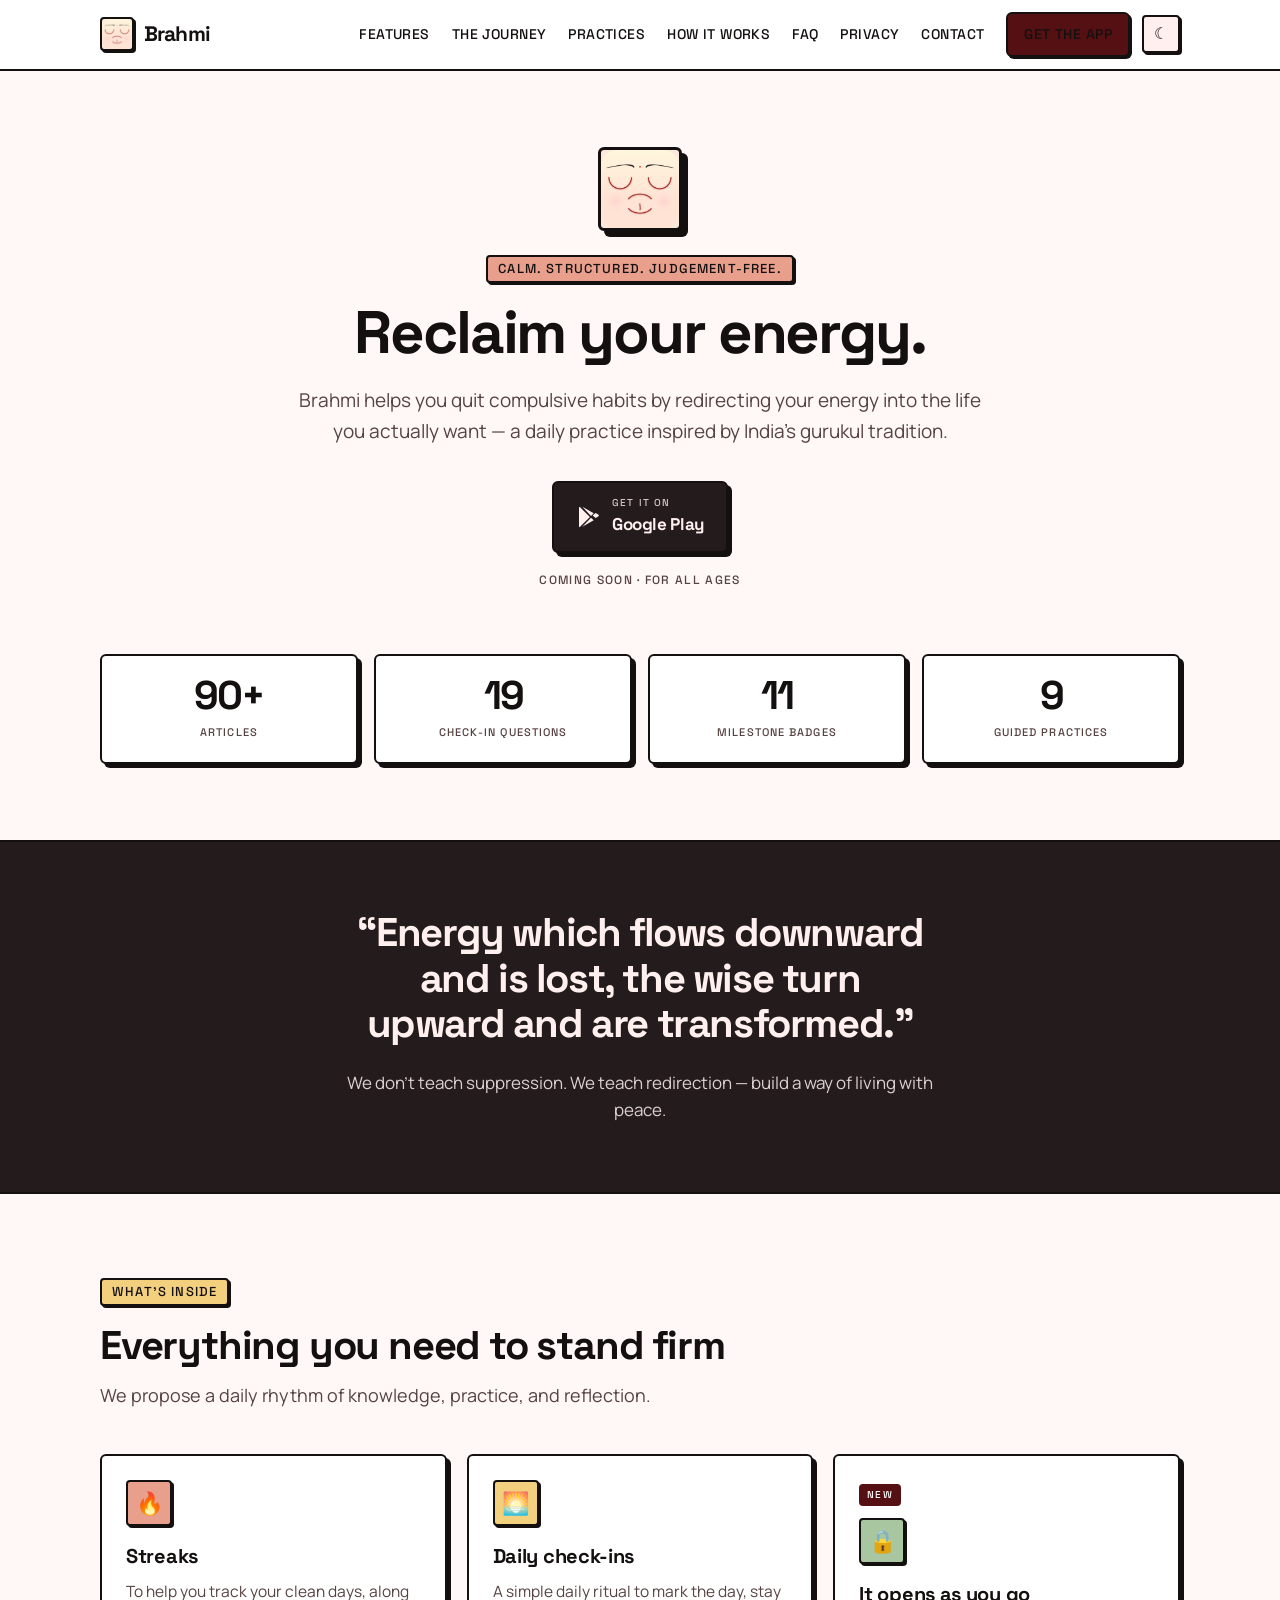
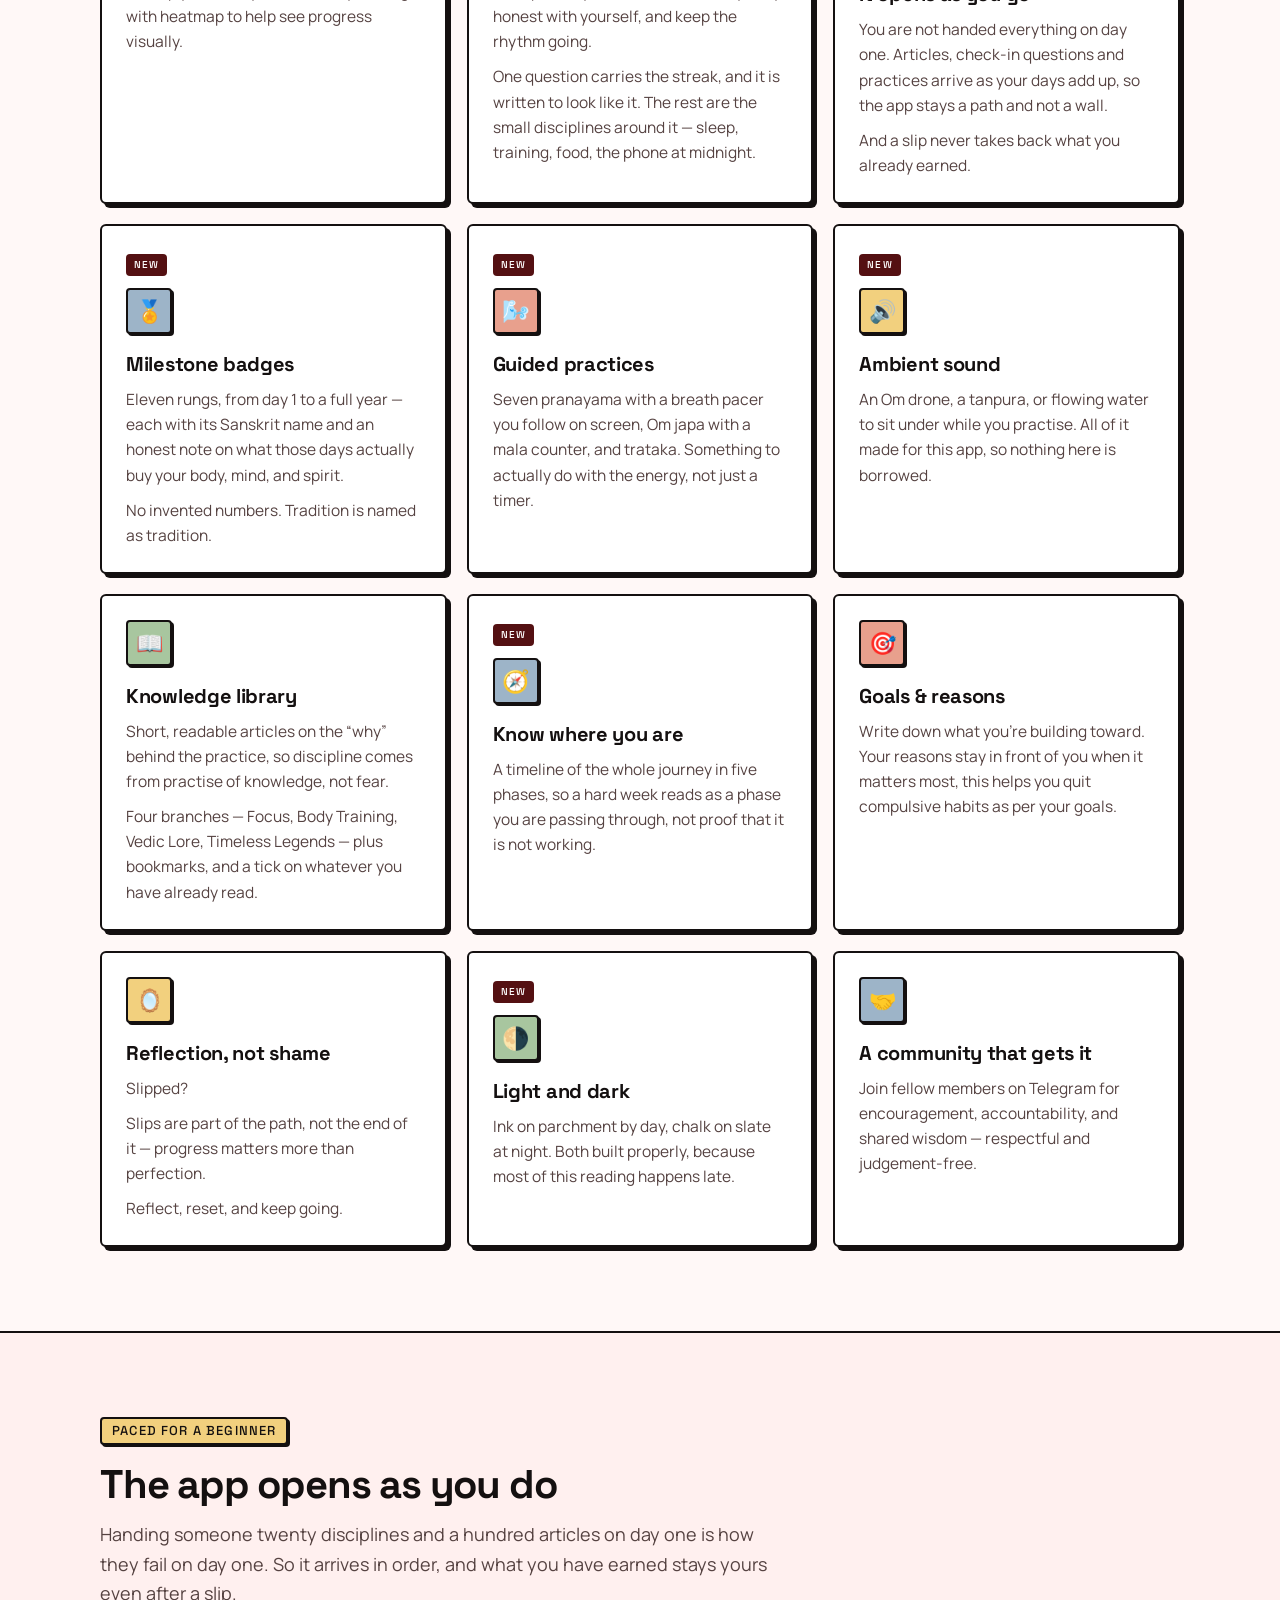
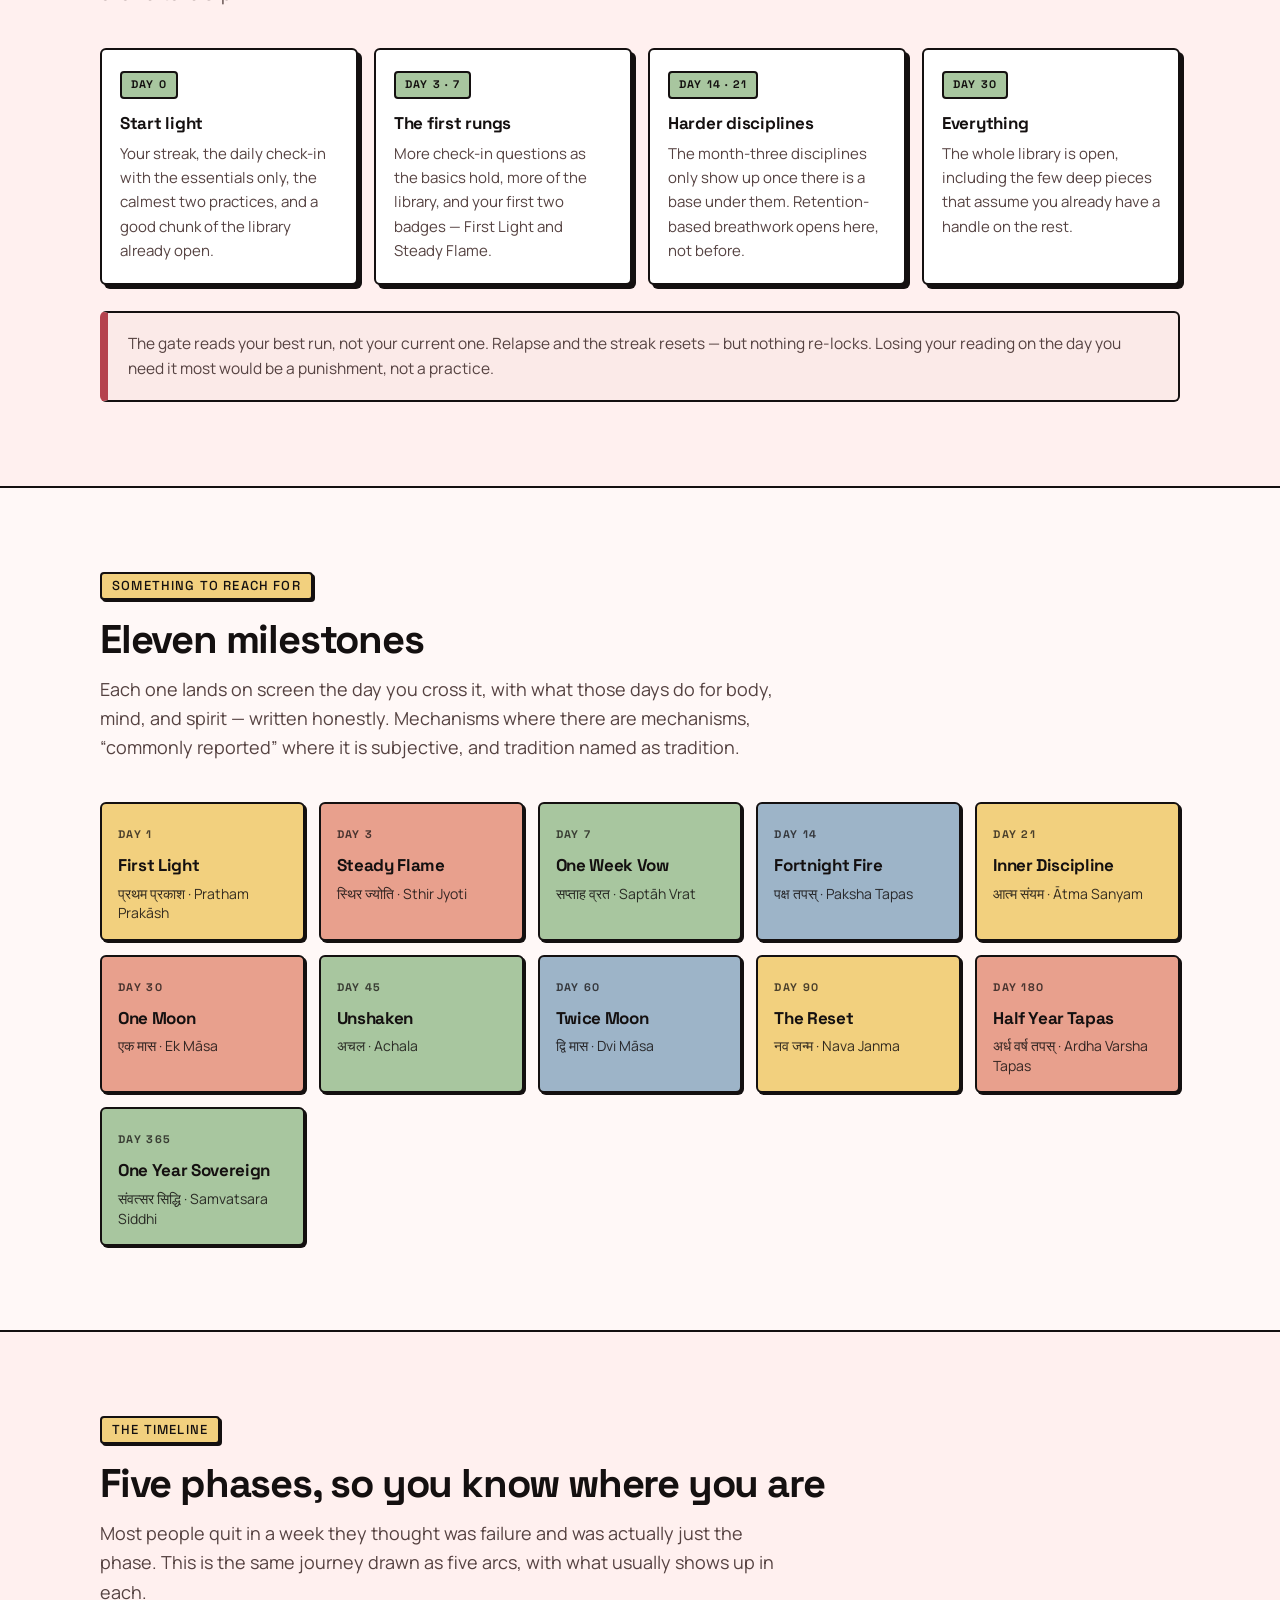
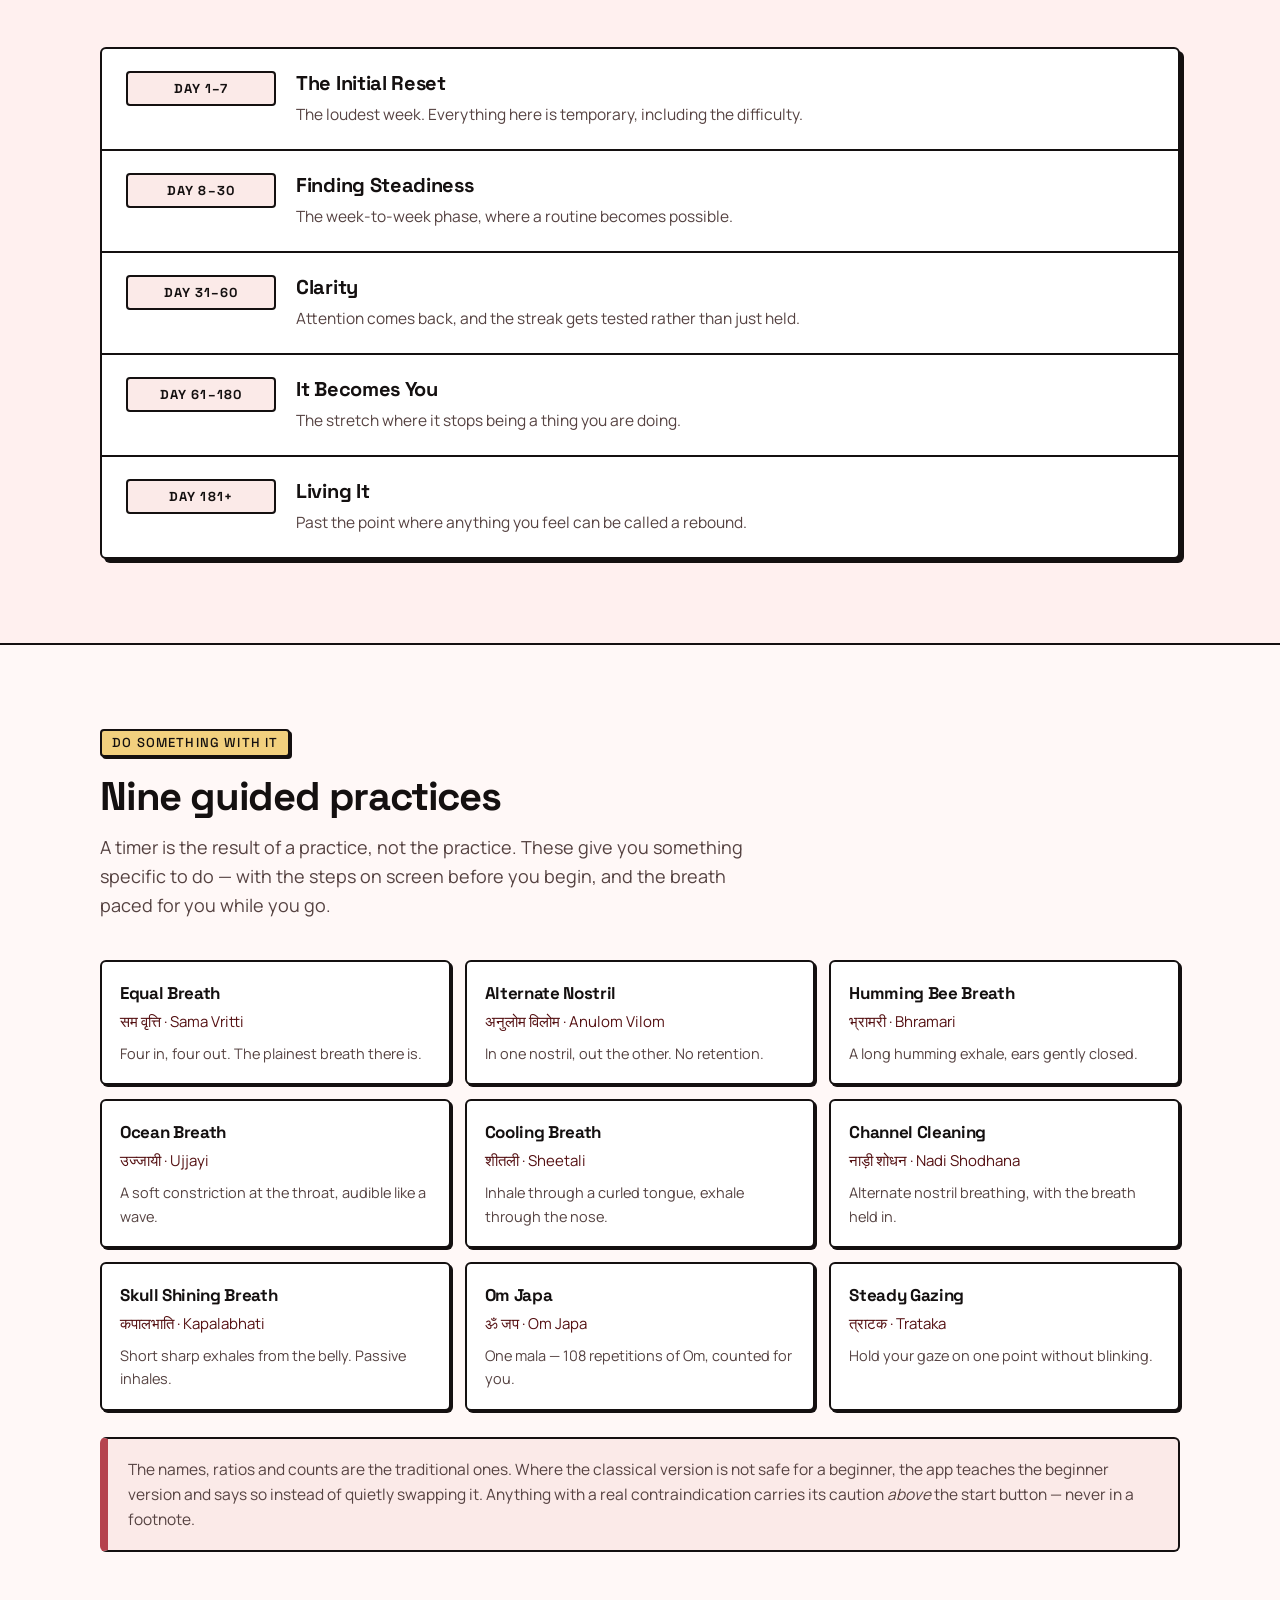
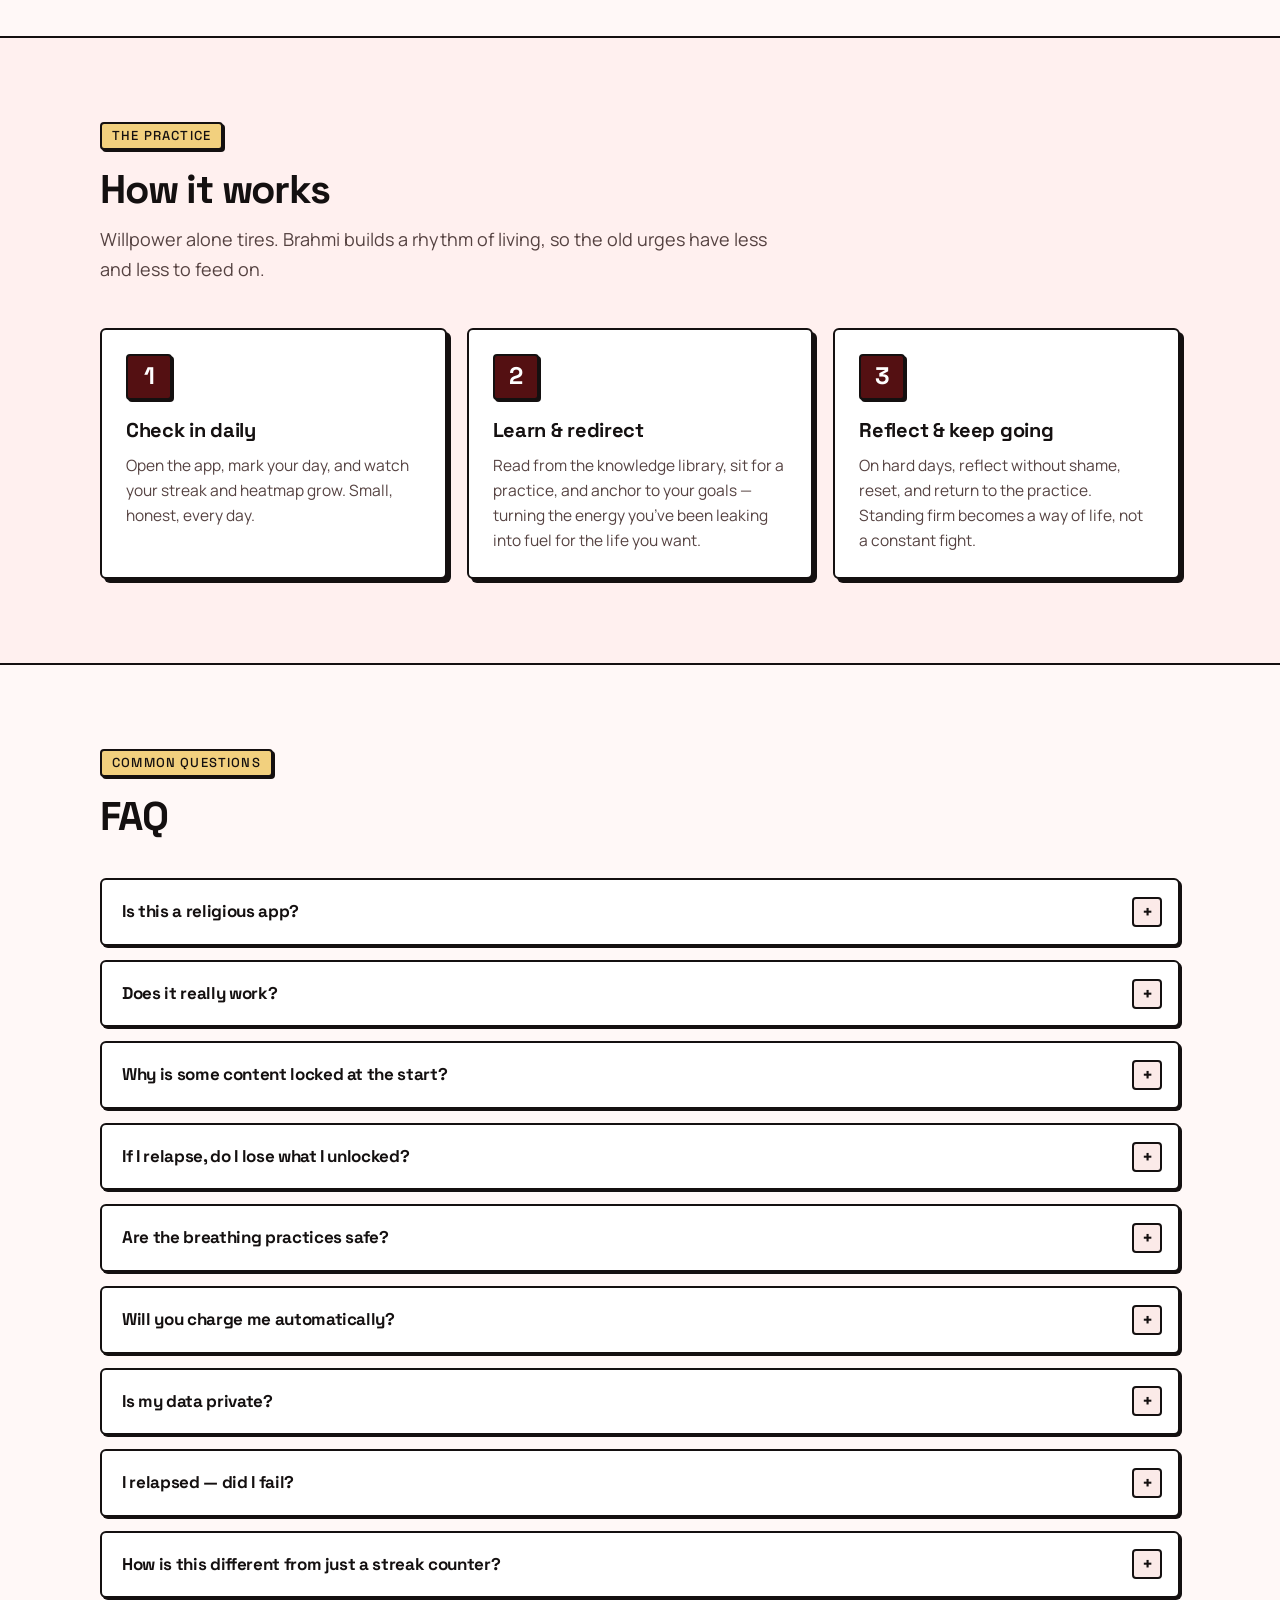
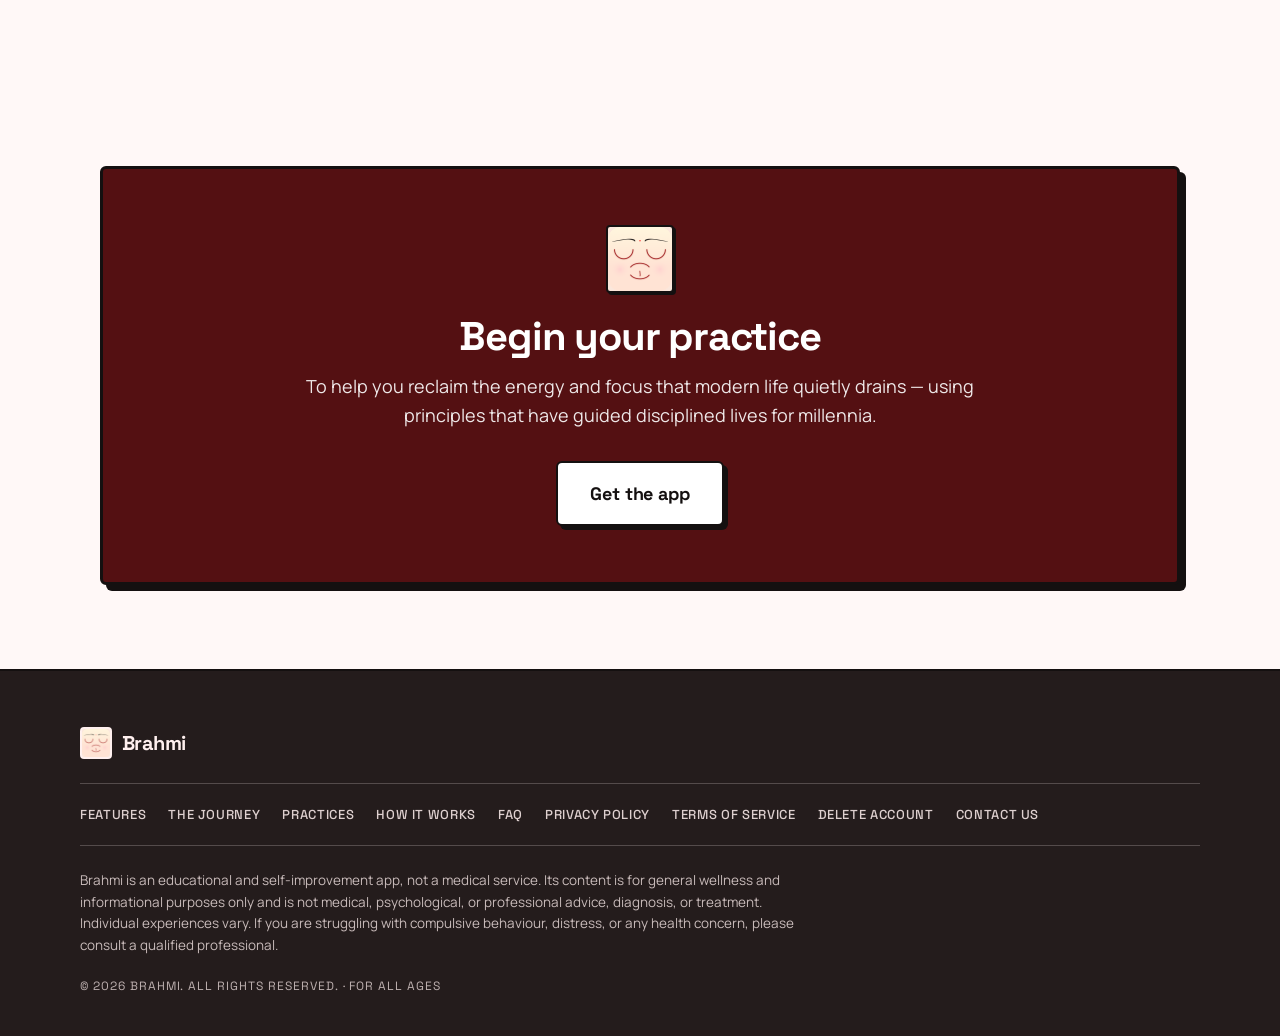
==== commit 9f2e77e9: "Drop the free trial from the site and terms We are not offering a trial any more, so the FAQ item th" ====
--- a/index.html
+++ b/index.html
@@ -332,10 +332,6 @@
           <p>The gentle ones are open from the start; the forceful and retention-based ones only arrive once you have a base under them. Every practice with a real contraindication shows its caution before you begin, not after. If you have a heart, blood-pressure, eye, or respiratory condition, or you are pregnant, please check with a doctor first.</p>
         </details>
         <details class="faq-item">
-          <summary>How does the free trial work?</summary>
-          <p>You start with a 3-day free trial that unlocks a hand-picked path for beginners. You can explore the experience before deciding to continue. You can cancel during the trial.</p>
-        </details>
-        <details class="faq-item">
           <summary>Will you charge me automatically?</summary>
           <p>Any billing terms are shown clearly before you confirm. You&rsquo;re always told what you&rsquo;re signing up for, and you can manage or cancel your subscription from your app store account.</p>
         </details>
--- a/style.css
+++ b/style.css
@@ -265,7 +265,9 @@
   color: var(--on-surface);
 }
 
-.nav-menu a:hover { color: var(--primary); text-decoration: none; }
+/* Not the CTA: it is already on --primary, so recolouring its label to
+   --primary erases it. .nav-cta:hover below cannot win on specificity. */
+.nav-menu a:not(.nav-cta):hover { color: var(--primary); text-decoration: none; }
 .nav-menu a[aria-current="page"] { text-decoration: underline; text-decoration-thickness: 2px; text-underline-offset: 5px; }
 
 .nav-cta { padding: 9px 16px; font-size: 13px; box-shadow: var(--shadow-sm); }
@@ -888,7 +890,9 @@
   box-shadow: var(--shadow-sm);
 }
 
-.cta-inner .section-sub { color: inherit; opacity: 0.9; margin-bottom: 30px; }
+/* .section-sub carries its own max-width and no auto margins (see the note
+   at .section-alt), so in this centred card it sat flush left. */
+.cta-inner .section-sub { color: inherit; opacity: 0.9; margin-bottom: 30px; margin-inline: auto; }
 
 .cta-inner .btn { background: var(--surface); color: var(--on-surface); }
 
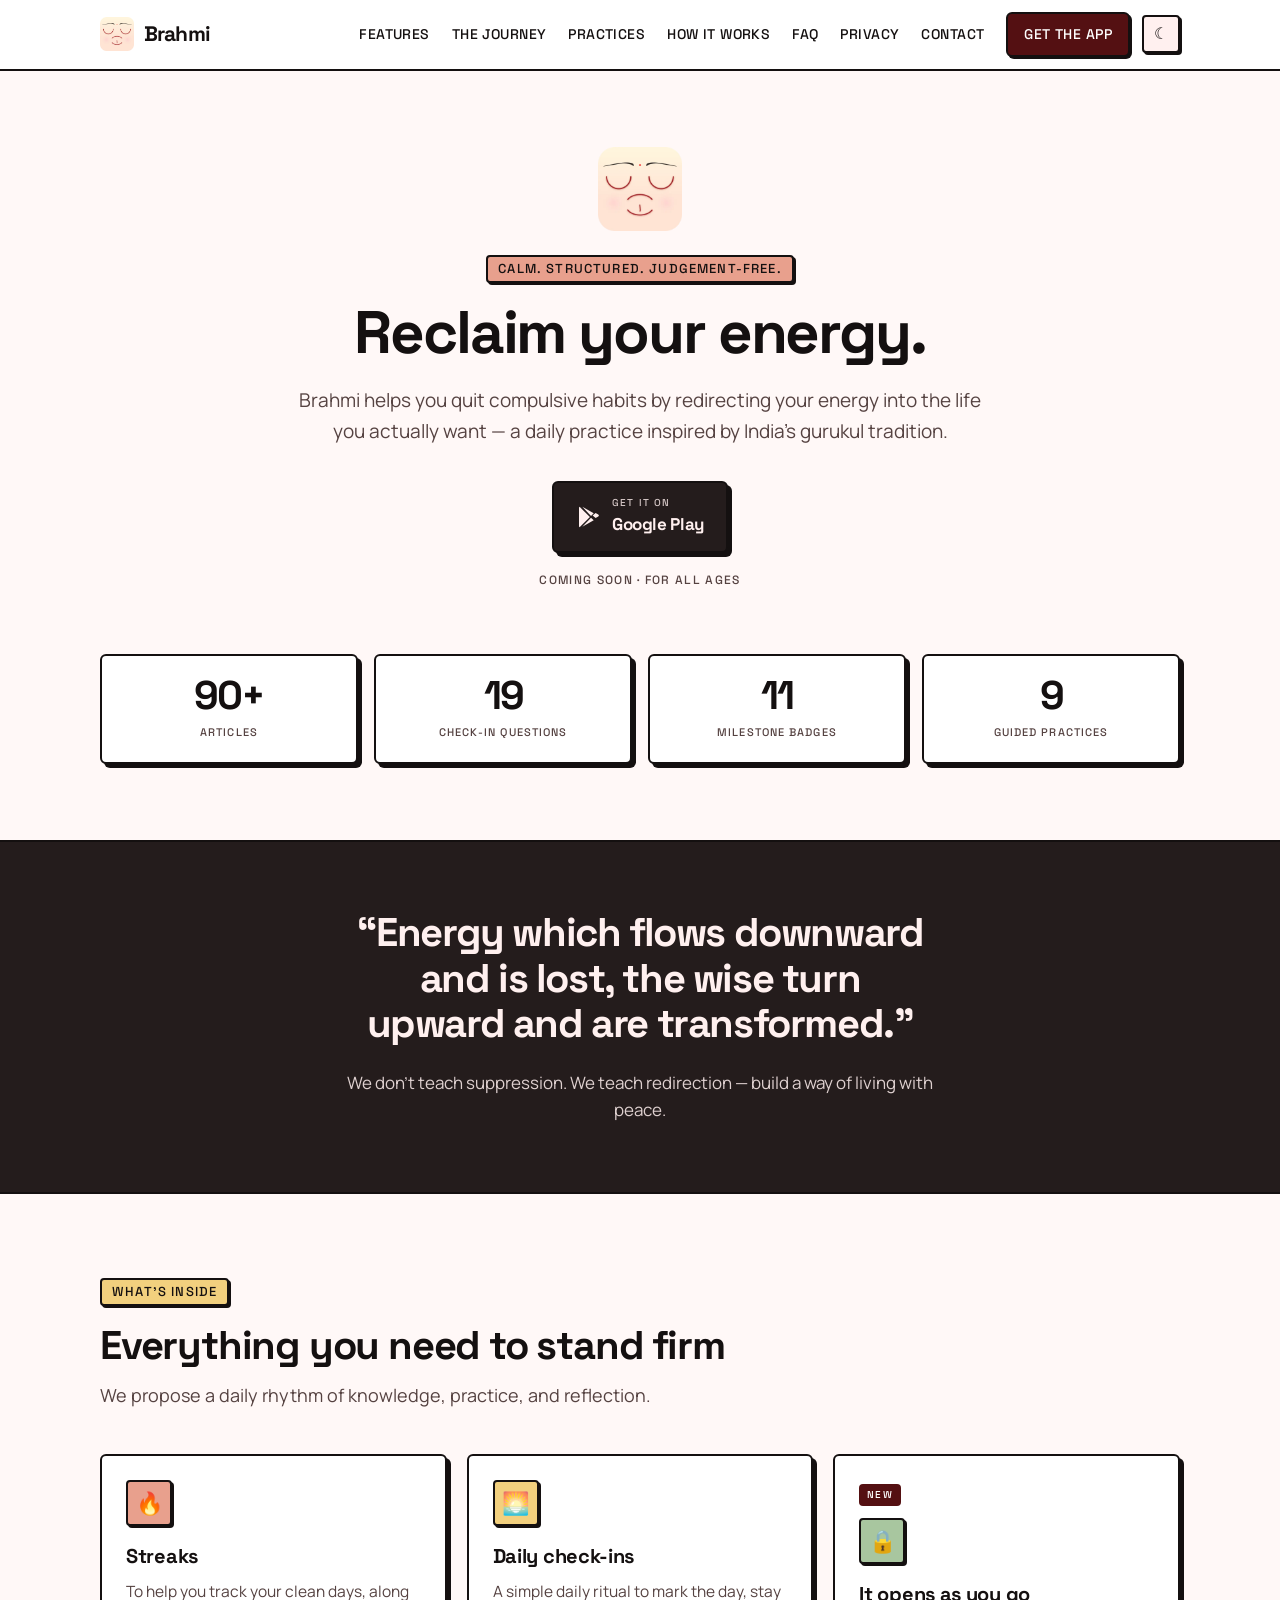
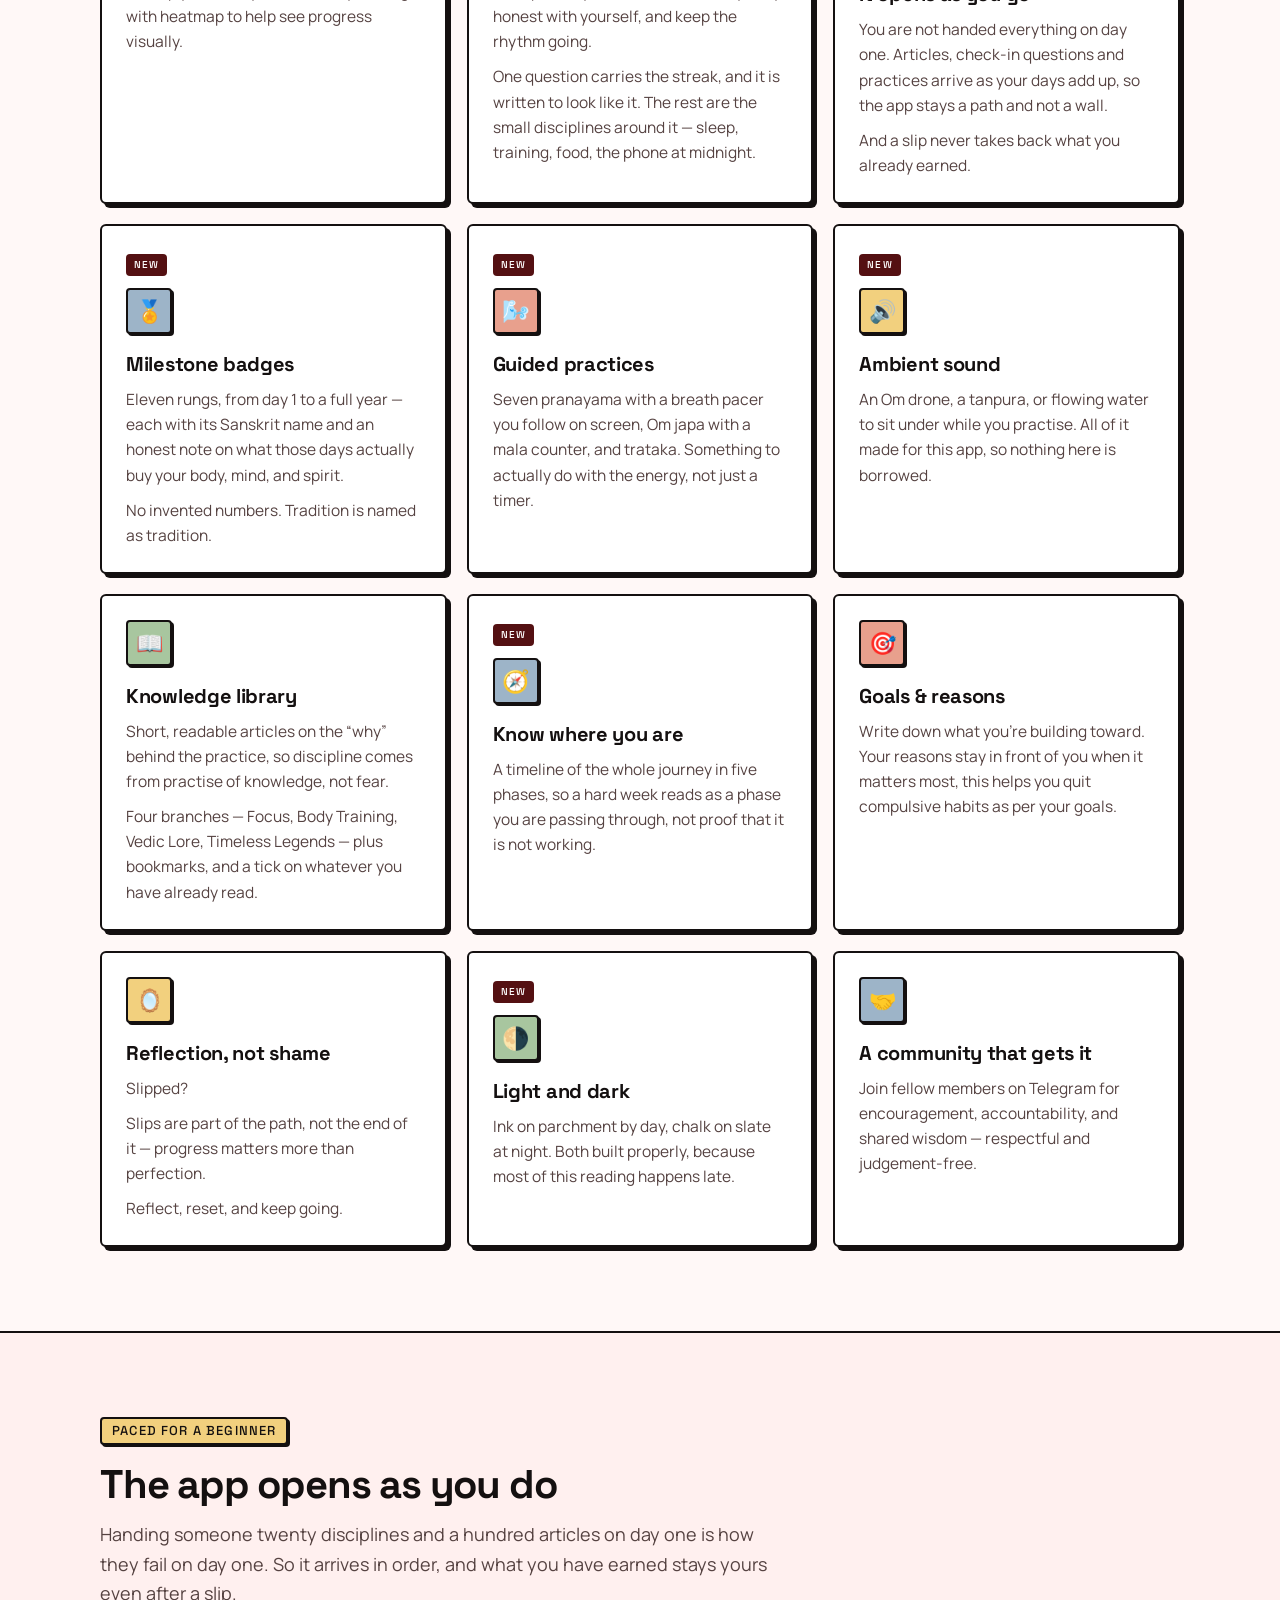
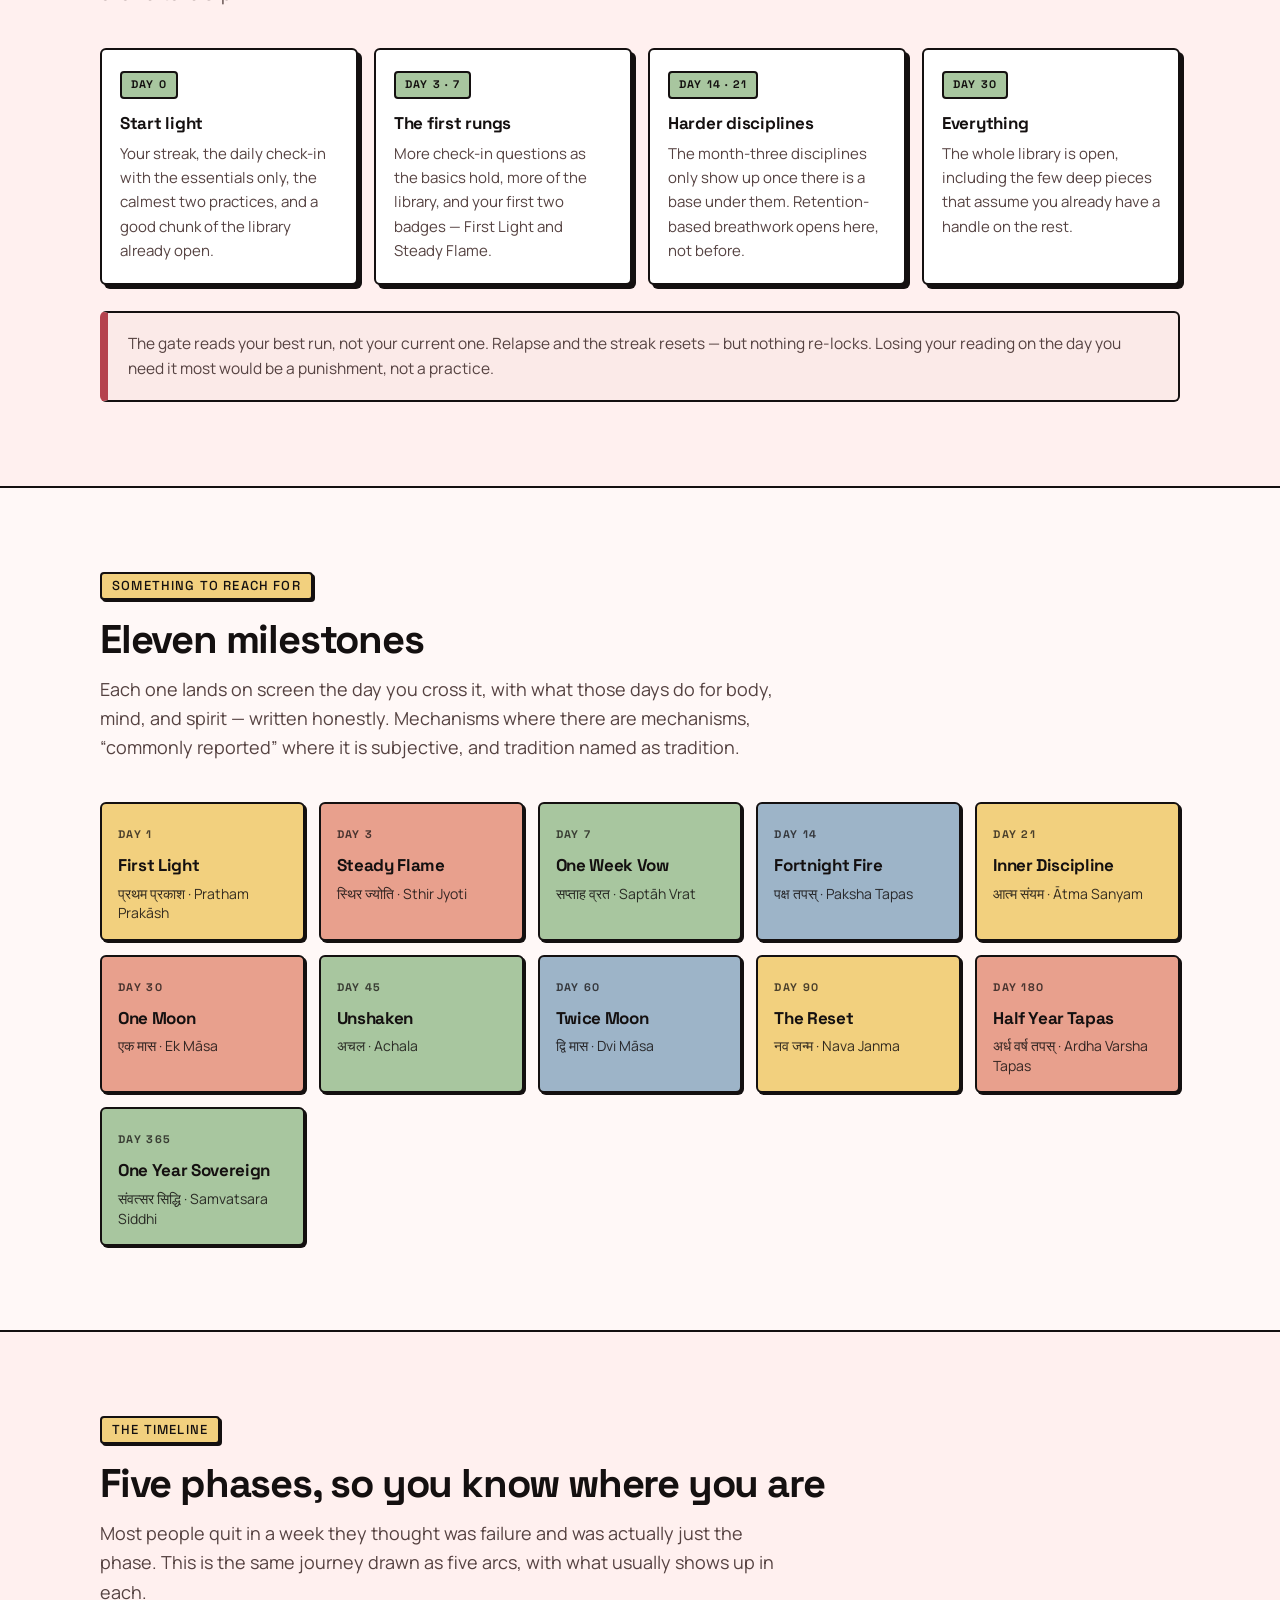
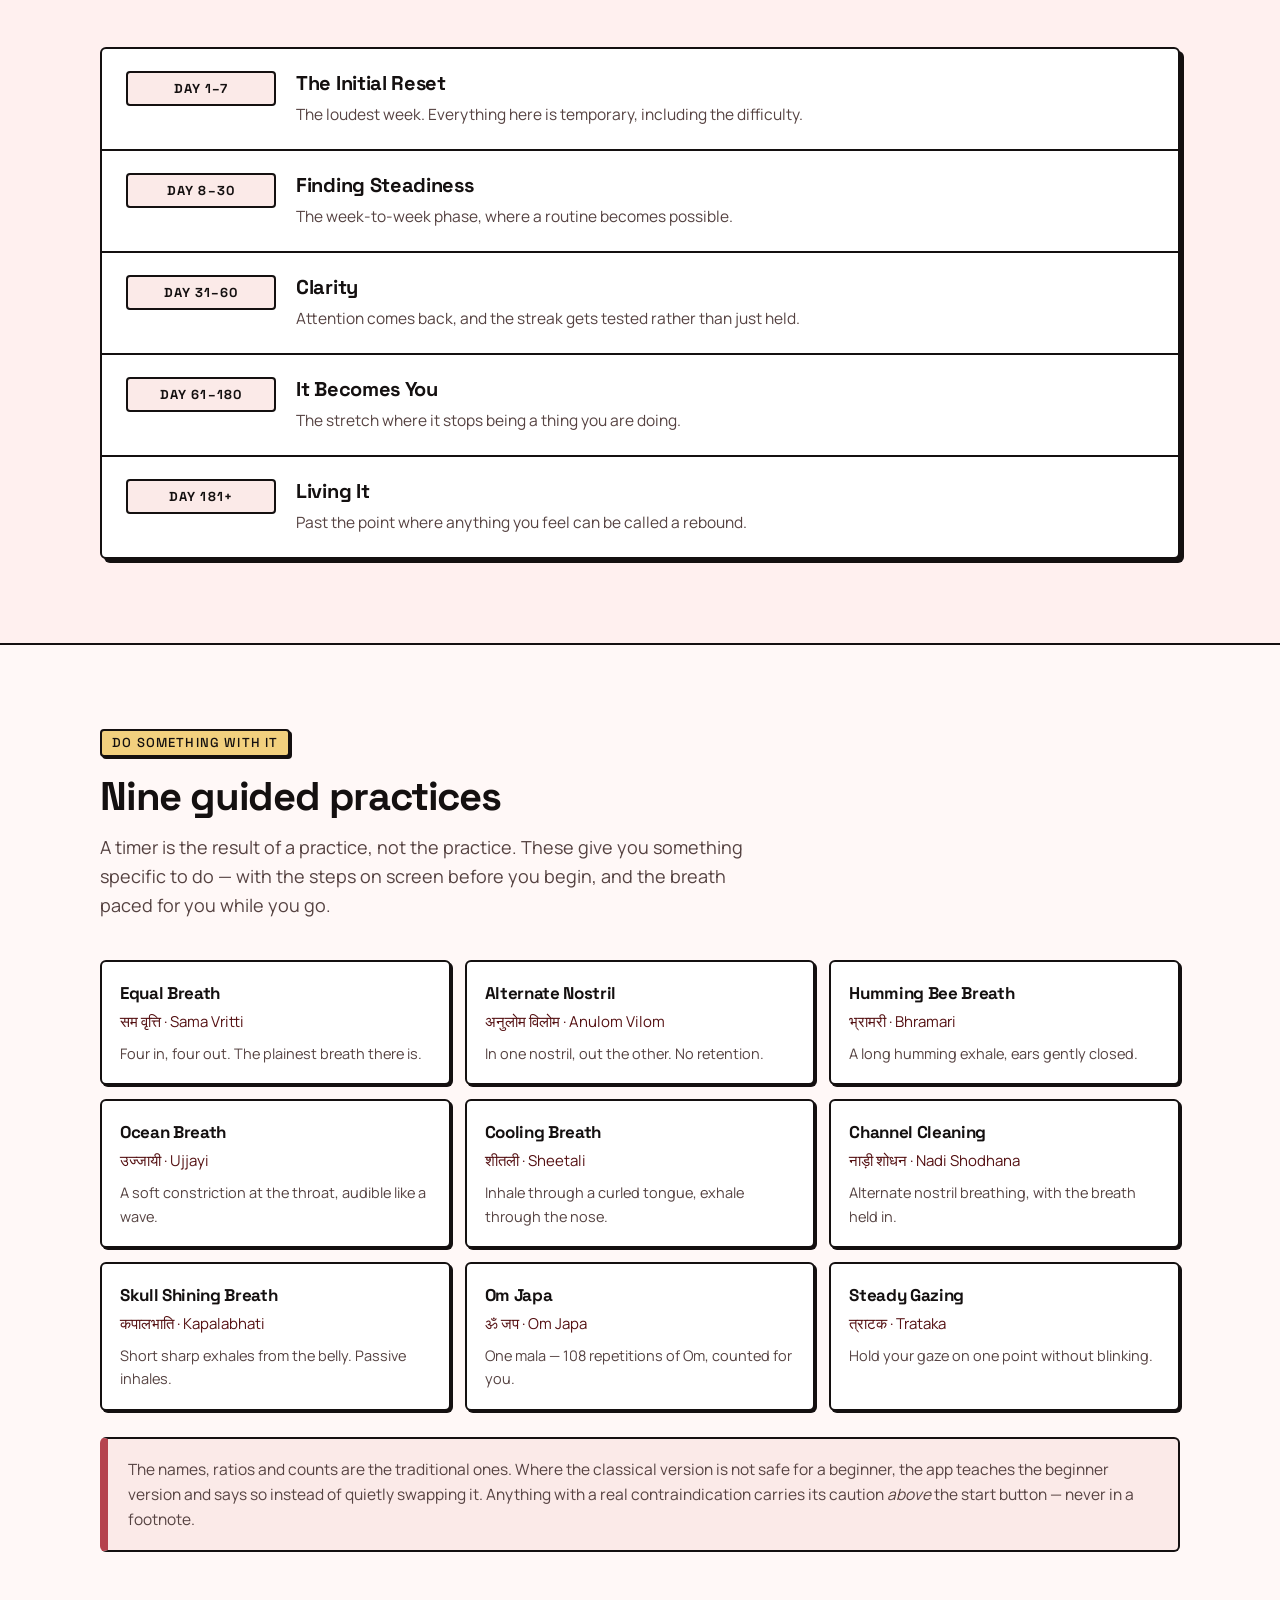
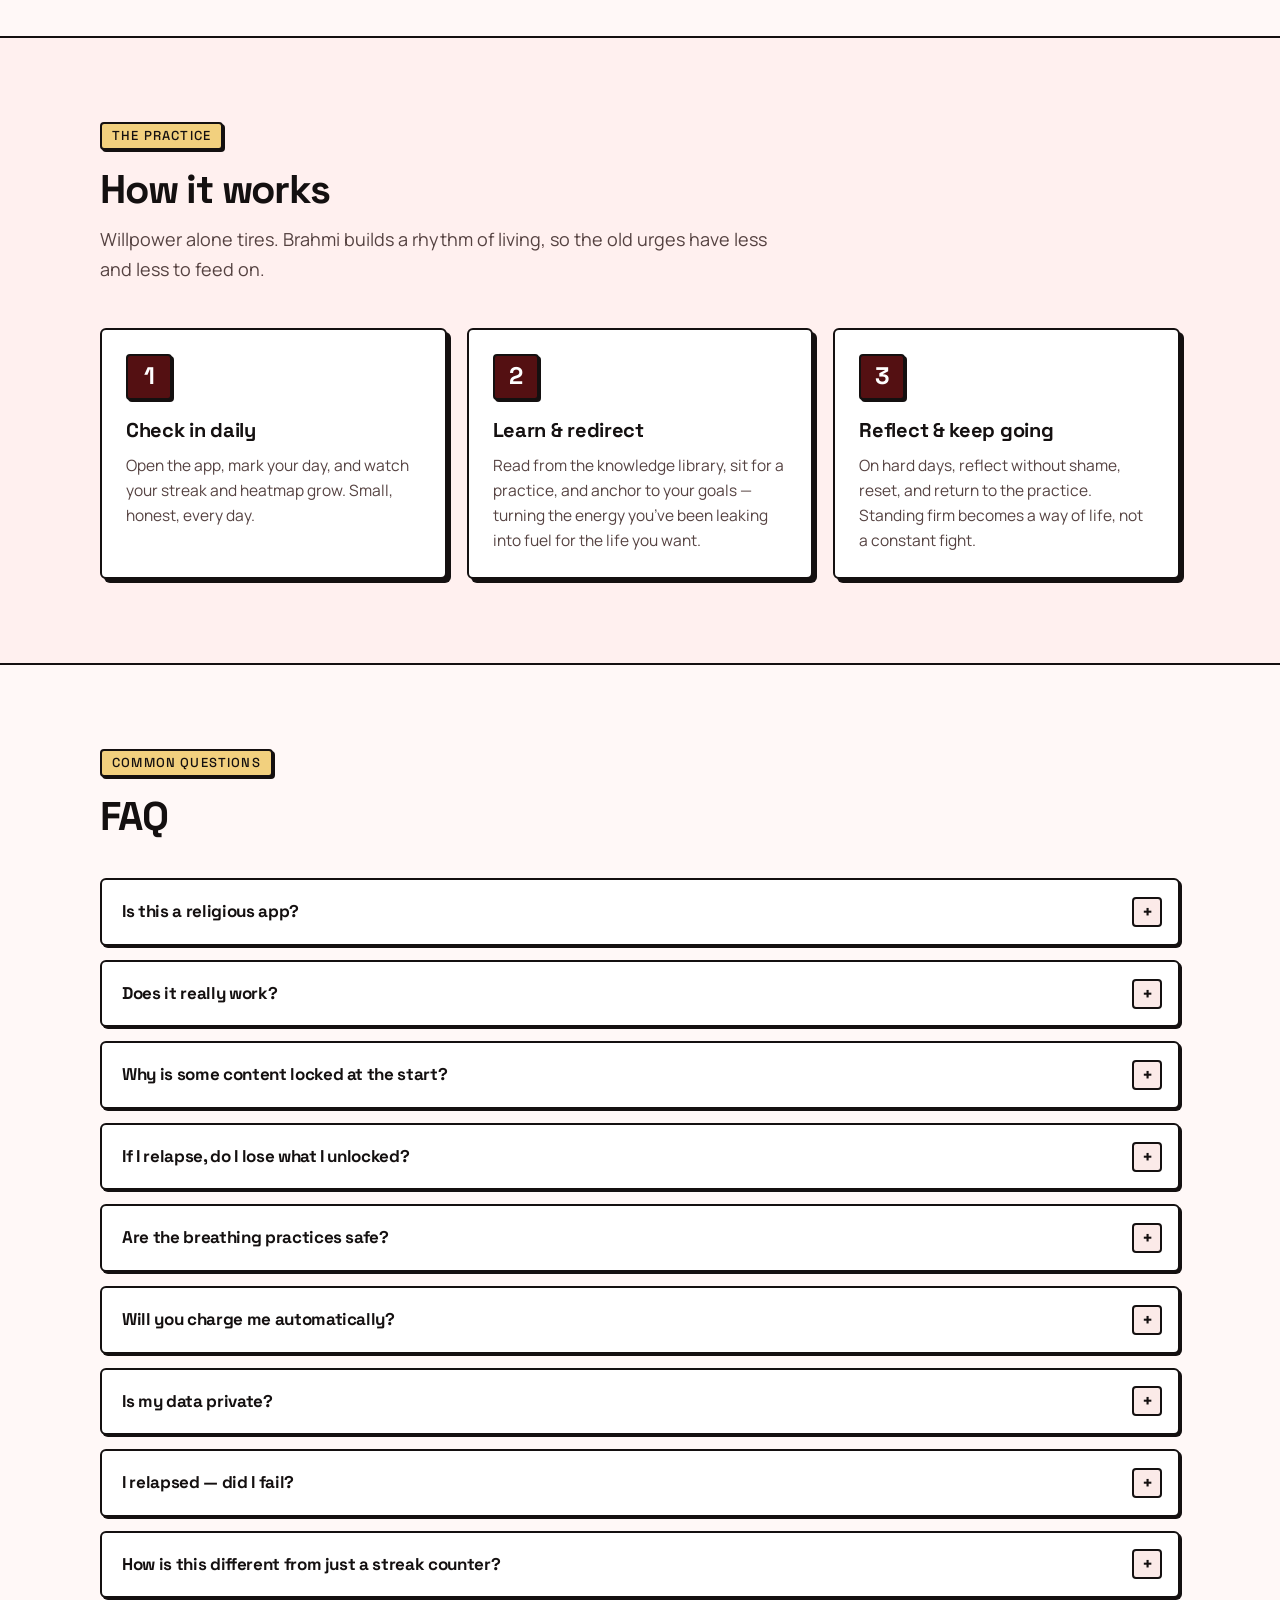
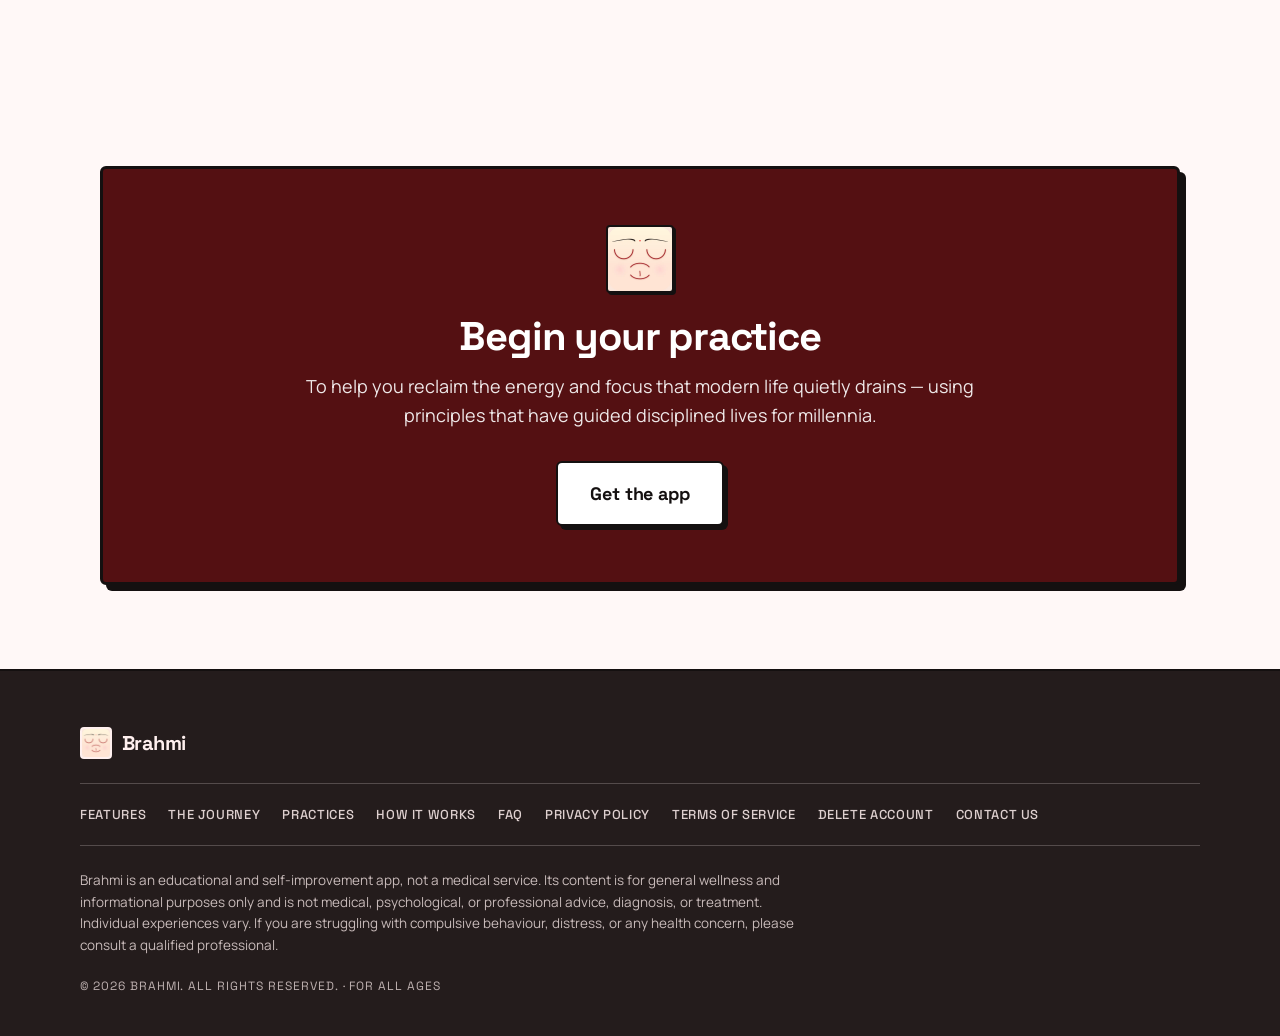
==== commit 5766e9fc: "Image png to webp for faster load time, robots.txt to allow crawlers block /index.html point to site" ====
--- a/index.html
+++ b/index.html
@@ -1,28 +1,46 @@
 <!DOCTYPE html>
 <html lang="en">
+
 <head>
   <meta charset="UTF-8" />
   <meta name="viewport" content="width=device-width, initial-scale=1.0" />
   <title>Brahmi | Assistant to Reclaim your energy &amp; Rebuild your life.</title>
-  <meta name="description" content="Brahmi is a calm, structured self-improvement app for quitting compulsive habits — streaks, daily check-ins, day-by-day unlocks, milestone badges, guided pranayama, and a knowledge library rooted in India's gurukul tradition." />
+  <link rel="canonical" href="https://brahmi.site/" />
+  <meta property="og:title" content="Brahmi — quit compulsive habits with a daily practice" />
+  <meta property="og:description"
+    content="Streaks, daily check-ins, guided pranayama, and a knowledge library. A calm self-improvement app inspired by India's gurukul tradition." />
+  <meta property="og:url" content="https://brahmi.site/" />
+  <meta property="og:type" content="website" />
+  <meta property="og:image" content="https://brahmi.site/assets/logo.webp" />
+  <meta name="description"
+    content="Brahmi is a calm, structured self-improvement app for quitting compulsive habits — streaks, daily check-ins, day-by-day unlocks, milestone badges, guided pranayama, and a knowledge library rooted in India's gurukul tradition." />
   <meta name="theme-color" content="#FFF8F7" media="(prefers-color-scheme: light)" />
   <meta name="theme-color" content="#141010" media="(prefers-color-scheme: dark)" />
-  <link rel="icon" type="image/png" href="assets/logo.png" />
+  <link rel="icon" type="image/png" href="assets/logo.webp" />
   <link rel="preconnect" href="https://fonts.googleapis.com" />
   <link rel="preconnect" href="https://fonts.gstatic.com" crossorigin />
-  <link href="https://fonts.googleapis.com/css2?family=Manrope:wght@400;500;600;700&family=Space+Grotesk:wght@500;700&display=swap" rel="stylesheet" />
+  <link rel="preload" as="style"
+    href="https://fonts.googleapis.com/css2?family=Manrope:wght@500;700&family=Space+Grotesk:wght@700&display=swap" />
+  <link href="https://fonts.googleapis.com/css2?family=Manrope:wght@500;700&family=Space+Grotesk:wght@700&display=swap"
+    rel="stylesheet" media="print" onload="this.media='all'" />
+  <noscript>
+    <link
+      href="https://fonts.googleapis.com/css2?family=Manrope:wght@500;700&family=Space+Grotesk:wght@700&display=swap"
+      rel="stylesheet" />
+  </noscript>
   <link rel="stylesheet" href="style.css" />
   <!-- Apply the saved theme before first paint, so a dark-mode visitor never
        gets a white flash. The toggle itself is injected by script.js. -->
-  <script>try{var t=localStorage.getItem('brahmi-theme');if(t)document.documentElement.setAttribute('data-theme',t);}catch(e){}</script>
+  <script>try { var t = localStorage.getItem('brahmi-theme'); if (t) document.documentElement.setAttribute('data-theme', t); } catch (e) { }</script>
 </head>
+
 <body>
 
   <!-- ── Navbar ─────────────────────────────────────────── -->
   <header class="navbar">
     <nav class="nav-inner">
       <a class="brand" href="#top">
-        <img src="assets/logo.png" alt="Brahmi app icon" class="brand-icon" />
+        <img src="assets/logo.webp" alt="Brahmi app icon" class="brand-icon" />
         <span class="brand-name">Brahmi</span>
       </a>
       <button class="nav-toggle" aria-label="Open menu" aria-expanded="false" aria-controls="nav-menu">
@@ -45,7 +63,7 @@
 
     <!-- ── Hero ─────────────────────────────────────────── -->
     <section class="hero" id="get">
-      <img src="assets/logo.png" alt="Brahmi" class="hero-icon" />
+      <img src="assets/logo.webp" alt="Brahmi" class="hero-icon" width="96" height="96" fetchpriority="high" />
       <p class="eyebrow">Calm. Structured. Judgement-free.</p>
       <h1>Reclaim your energy.</h1>
       <p class="hero-sub">
@@ -61,7 +79,10 @@
         </a> -->
         <!-- TODO: store URL -->
         <a href="#" class="store-badge" aria-label="Get it on Google Play">
-          <svg viewBox="0 0 24 24" width="24" height="24" fill="currentColor" aria-hidden="true"><path d="M3.61 1.81c-.36.19-.61.57-.61 1.07v18.24c0 .5.25.88.61 1.07l10.29-10.19L3.61 1.81zm11.4 9.09l2.71-2.68-11.4-6.45 8.69 9.13zm4.62 2.1l2.6-1.47c.83-.47.83-1.59 0-2.06l-2.6-1.47-2.99 2.5 2.99 2.5zm-13.31 8.79l11.4-6.45-2.71-2.68-8.69 9.13z"/></svg>
+          <svg viewBox="0 0 24 24" width="24" height="24" fill="currentColor" aria-hidden="true">
+            <path
+              d="M3.61 1.81c-.36.19-.61.57-.61 1.07v18.24c0 .5.25.88.61 1.07l10.29-10.19L3.61 1.81zm11.4 9.09l2.71-2.68-11.4-6.45 8.69 9.13zm4.62 2.1l2.6-1.47c.83-.47.83-1.59 0-2.06l-2.6-1.47-2.99 2.5 2.99 2.5zm-13.31 8.79l11.4-6.45-2.71-2.68-8.69 9.13z" />
+          </svg>
           <span><small>Get it on</small>Google Play</span>
         </a>
       </div>
@@ -81,7 +102,8 @@
       <blockquote>
         &ldquo;Energy which flows downward and is lost, the wise turn upward and are transformed.&rdquo;
       </blockquote>
-      <p class="quote-sub">We don&rsquo;t teach suppression. We teach redirection — build a way of living with peace.</p>
+      <p class="quote-sub">We don&rsquo;t teach suppression. We teach redirection — build a way of living with peace.
+      </p>
     </section>
 
     <!-- ── Features ─────────────────────────────────────── -->
@@ -99,50 +121,59 @@
           <div class="card-icon">🌅</div>
           <h3>Daily check-ins</h3>
           <p>A simple daily ritual to mark the day, stay honest with yourself, and keep the rhythm going.</p>
-          <p>One question carries the streak, and it is written to look like it. The rest are the small disciplines around it — sleep, training, food, the phone at midnight.</p>
+          <p>One question carries the streak, and it is written to look like it. The rest are the small disciplines
+            around it — sleep, training, food, the phone at midnight.</p>
         </div>
         <div class="card">
           <span class="tag">New</span>
           <div class="card-icon">🔒</div>
           <h3>It opens as you go</h3>
-          <p>You are not handed everything on day one. Articles, check-in questions and practices arrive as your days add up, so the app stays a path and not a wall.</p>
+          <p>You are not handed everything on day one. Articles, check-in questions and practices arrive as your days
+            add up, so the app stays a path and not a wall.</p>
           <p>And a slip never takes back what you already earned.</p>
         </div>
         <div class="card">
           <span class="tag">New</span>
           <div class="card-icon">🏅</div>
           <h3>Milestone badges</h3>
-          <p>Eleven rungs, from day 1 to a full year — each with its Sanskrit name and an honest note on what those days actually buy your body, mind, and spirit.</p>
+          <p>Eleven rungs, from day 1 to a full year — each with its Sanskrit name and an honest note on what those days
+            actually buy your body, mind, and spirit.</p>
           <p>No invented numbers. Tradition is named as tradition.</p>
         </div>
         <div class="card">
           <span class="tag">New</span>
           <div class="card-icon">🌬️</div>
           <h3>Guided practices</h3>
-          <p>Seven pranayama with a breath pacer you follow on screen, Om japa with a mala counter, and trataka. Something to actually do with the energy, not just a timer.</p>
+          <p>Seven pranayama with a breath pacer you follow on screen, Om japa with a mala counter, and trataka.
+            Something to actually do with the energy, not just a timer.</p>
         </div>
         <div class="card">
           <span class="tag">New</span>
           <div class="card-icon">🔊</div>
           <h3>Ambient sound</h3>
-          <p>An Om drone, a tanpura, or flowing water to sit under while you practise. All of it made for this app, so nothing here is borrowed.</p>
+          <p>An Om drone, a tanpura, or flowing water to sit under while you practise. All of it made for this app, so
+            nothing here is borrowed.</p>
         </div>
         <div class="card">
           <div class="card-icon">📖</div>
           <h3>Knowledge library</h3>
-          <p>Short, readable articles on the &ldquo;why&rdquo; behind the practice, so discipline comes from practise of knowledge, not fear.</p>
-          <p>Four branches — Focus, Body Training, Vedic Lore, Timeless Legends — plus bookmarks, and a tick on whatever you have already read.</p>
+          <p>Short, readable articles on the &ldquo;why&rdquo; behind the practice, so discipline comes from practise of
+            knowledge, not fear.</p>
+          <p>Four branches — Focus, Body Training, Vedic Lore, Timeless Legends — plus bookmarks, and a tick on whatever
+            you have already read.</p>
         </div>
         <div class="card">
           <span class="tag">New</span>
           <div class="card-icon">🧭</div>
           <h3>Know where you are</h3>
-          <p>A timeline of the whole journey in five phases, so a hard week reads as a phase you are passing through, not proof that it is not working.</p>
+          <p>A timeline of the whole journey in five phases, so a hard week reads as a phase you are passing through,
+            not proof that it is not working.</p>
         </div>
         <div class="card">
           <div class="card-icon">🎯</div>
           <h3>Goals &amp; reasons</h3>
-          <p>Write down what you&rsquo;re building toward. Your reasons stay in front of you when it matters most, this helps you quit compulsive habits as per your goals.</p>
+          <p>Write down what you&rsquo;re building toward. Your reasons stay in front of you when it matters most, this
+            helps you quit compulsive habits as per your goals.</p>
         </div>
         <div class="card">
           <div class="card-icon">🪞</div>
@@ -155,12 +186,14 @@
           <span class="tag">New</span>
           <div class="card-icon">🌗</div>
           <h3>Light and dark</h3>
-          <p>Ink on parchment by day, chalk on slate at night. Both built properly, because most of this reading happens late.</p>
+          <p>Ink on parchment by day, chalk on slate at night. Both built properly, because most of this reading happens
+            late.</p>
         </div>
         <div class="card">
           <div class="card-icon">🤝</div>
           <h3>A community that gets it</h3>
-          <p>Join fellow members on Telegram for encouragement, accountability, and shared wisdom — respectful and judgement-free.</p>
+          <p>Join fellow members on Telegram for encouragement, accountability, and shared wisdom — respectful and
+            judgement-free.</p>
         </div>
       </div>
     </section>
@@ -169,31 +202,37 @@
     <section class="section section-alt" id="journey">
       <p class="eyebrow">Paced for a beginner</p>
       <h2>The app opens as you do</h2>
-      <p class="section-sub">Handing someone twenty disciplines and a hundred articles on day one is how they fail on day one. So it arrives in order, and what you have earned stays yours even after a slip.</p>
+      <p class="section-sub">Handing someone twenty disciplines and a hundred articles on day one is how they fail on
+        day one. So it arrives in order, and what you have earned stays yours even after a slip.</p>
       <div class="ladder">
         <div class="rung">
           <span class="rung-day">Day 0</span>
           <h3>Start light</h3>
-          <p>Your streak, the daily check-in with the essentials only, the calmest two practices, and a good chunk of the library already open.</p>
+          <p>Your streak, the daily check-in with the essentials only, the calmest two practices, and a good chunk of
+            the library already open.</p>
         </div>
         <div class="rung">
           <span class="rung-day">Day 3 &middot; 7</span>
           <h3>The first rungs</h3>
-          <p>More check-in questions as the basics hold, more of the library, and your first two badges — First Light and Steady Flame.</p>
+          <p>More check-in questions as the basics hold, more of the library, and your first two badges — First Light
+            and Steady Flame.</p>
         </div>
         <div class="rung">
           <span class="rung-day">Day 14 &middot; 21</span>
           <h3>Harder disciplines</h3>
-          <p>The month-three disciplines only show up once there is a base under them. Retention-based breathwork opens here, not before.</p>
+          <p>The month-three disciplines only show up once there is a base under them. Retention-based breathwork opens
+            here, not before.</p>
         </div>
         <div class="rung">
           <span class="rung-day">Day 30</span>
           <h3>Everything</h3>
-          <p>The whole library is open, including the few deep pieces that assume you already have a handle on the rest.</p>
+          <p>The whole library is open, including the few deep pieces that assume you already have a handle on the rest.
+          </p>
         </div>
       </div>
       <p class="note-band">
-        The gate reads your best run, not your current one. Relapse and the streak resets — but nothing re-locks. Losing your reading on the day you need it most would be a punishment, not a practice.
+        The gate reads your best run, not your current one. Relapse and the streak resets — but nothing re-locks. Losing
+        your reading on the day you need it most would be a punishment, not a practice.
       </p>
     </section>
 
@@ -201,19 +240,32 @@
     <section class="section" id="milestones">
       <p class="eyebrow">Something to reach for</p>
       <h2>Eleven milestones</h2>
-      <p class="section-sub">Each one lands on screen the day you cross it, with what those days do for body, mind, and spirit — written honestly. Mechanisms where there are mechanisms, &ldquo;commonly reported&rdquo; where it is subjective, and tradition named as tradition.</p>
+      <p class="section-sub">Each one lands on screen the day you cross it, with what those days do for body, mind, and
+        spirit — written honestly. Mechanisms where there are mechanisms, &ldquo;commonly reported&rdquo; where it is
+        subjective, and tradition named as tradition.</p>
       <div class="badge-grid">
-        <div class="badge-block"><span class="badge-day">Day 1</span><span class="badge-name">First Light</span><span class="badge-sans">प्रथम प्रकाश &middot; Pratham Prakāsh</span></div>
-        <div class="badge-block"><span class="badge-day">Day 3</span><span class="badge-name">Steady Flame</span><span class="badge-sans">स्थिर ज्योति &middot; Sthir Jyoti</span></div>
-        <div class="badge-block"><span class="badge-day">Day 7</span><span class="badge-name">One Week Vow</span><span class="badge-sans">सप्ताह व्रत &middot; Saptāh Vrat</span></div>
-        <div class="badge-block"><span class="badge-day">Day 14</span><span class="badge-name">Fortnight Fire</span><span class="badge-sans">पक्ष तपस् &middot; Paksha Tapas</span></div>
-        <div class="badge-block"><span class="badge-day">Day 21</span><span class="badge-name">Inner Discipline</span><span class="badge-sans">आत्म संयम &middot; Ātma Sanyam</span></div>
-        <div class="badge-block"><span class="badge-day">Day 30</span><span class="badge-name">One Moon</span><span class="badge-sans">एक मास &middot; Ek Māsa</span></div>
-        <div class="badge-block"><span class="badge-day">Day 45</span><span class="badge-name">Unshaken</span><span class="badge-sans">अचल &middot; Achala</span></div>
-        <div class="badge-block"><span class="badge-day">Day 60</span><span class="badge-name">Twice Moon</span><span class="badge-sans">द्वि मास &middot; Dvi Māsa</span></div>
-        <div class="badge-block"><span class="badge-day">Day 90</span><span class="badge-name">The Reset</span><span class="badge-sans">नव जन्म &middot; Nava Janma</span></div>
-        <div class="badge-block"><span class="badge-day">Day 180</span><span class="badge-name">Half Year Tapas</span><span class="badge-sans">अर्ध वर्ष तपस् &middot; Ardha Varsha Tapas</span></div>
-        <div class="badge-block"><span class="badge-day">Day 365</span><span class="badge-name">One Year Sovereign</span><span class="badge-sans">संवत्सर सिद्धि &middot; Samvatsara Siddhi</span></div>
+        <div class="badge-block"><span class="badge-day">Day 1</span><span class="badge-name">First Light</span><span
+            class="badge-sans">प्रथम प्रकाश &middot; Pratham Prakāsh</span></div>
+        <div class="badge-block"><span class="badge-day">Day 3</span><span class="badge-name">Steady Flame</span><span
+            class="badge-sans">स्थिर ज्योति &middot; Sthir Jyoti</span></div>
+        <div class="badge-block"><span class="badge-day">Day 7</span><span class="badge-name">One Week Vow</span><span
+            class="badge-sans">सप्ताह व्रत &middot; Saptāh Vrat</span></div>
+        <div class="badge-block"><span class="badge-day">Day 14</span><span class="badge-name">Fortnight
+            Fire</span><span class="badge-sans">पक्ष तपस् &middot; Paksha Tapas</span></div>
+        <div class="badge-block"><span class="badge-day">Day 21</span><span class="badge-name">Inner
+            Discipline</span><span class="badge-sans">आत्म संयम &middot; Ātma Sanyam</span></div>
+        <div class="badge-block"><span class="badge-day">Day 30</span><span class="badge-name">One Moon</span><span
+            class="badge-sans">एक मास &middot; Ek Māsa</span></div>
+        <div class="badge-block"><span class="badge-day">Day 45</span><span class="badge-name">Unshaken</span><span
+            class="badge-sans">अचल &middot; Achala</span></div>
+        <div class="badge-block"><span class="badge-day">Day 60</span><span class="badge-name">Twice Moon</span><span
+            class="badge-sans">द्वि मास &middot; Dvi Māsa</span></div>
+        <div class="badge-block"><span class="badge-day">Day 90</span><span class="badge-name">The Reset</span><span
+            class="badge-sans">नव जन्म &middot; Nava Janma</span></div>
+        <div class="badge-block"><span class="badge-day">Day 180</span><span class="badge-name">Half Year
+            Tapas</span><span class="badge-sans">अर्ध वर्ष तपस् &middot; Ardha Varsha Tapas</span></div>
+        <div class="badge-block"><span class="badge-day">Day 365</span><span class="badge-name">One Year
+            Sovereign</span><span class="badge-sans">संवत्सर सिद्धि &middot; Samvatsara Siddhi</span></div>
       </div>
     </section>
 
@@ -221,7 +273,8 @@
     <section class="section section-alt" id="phases">
       <p class="eyebrow">The timeline</p>
       <h2>Five phases, so you know where you are</h2>
-      <p class="section-sub">Most people quit in a week they thought was failure and was actually just the phase. This is the same journey drawn as five arcs, with what usually shows up in each.</p>
+      <p class="section-sub">Most people quit in a week they thought was failure and was actually just the phase. This
+        is the same journey drawn as five arcs, with what usually shows up in each.</p>
       <ol class="phase-list">
         <li class="phase">
           <span class="phase-range">Day 1&ndash;7</span>
@@ -265,20 +318,41 @@
     <section class="section" id="practices">
       <p class="eyebrow">Do something with it</p>
       <h2>Nine guided practices</h2>
-      <p class="section-sub">A timer is the result of a practice, not the practice. These give you something specific to do — with the steps on screen before you begin, and the breath paced for you while you go.</p>
+      <p class="section-sub">A timer is the result of a practice, not the practice. These give you something specific to
+        do — with the steps on screen before you begin, and the breath paced for you while you go.</p>
       <ul class="practice-list">
-        <li class="practice"><b>Equal Breath</b><span class="deva">सम वृत्ति &middot; Sama Vritti</span><p>Four in, four out. The plainest breath there is.</p></li>
-        <li class="practice"><b>Alternate Nostril</b><span class="deva">अनुलोम विलोम &middot; Anulom Vilom</span><p>In one nostril, out the other. No retention.</p></li>
-        <li class="practice"><b>Humming Bee Breath</b><span class="deva">भ्रामरी &middot; Bhramari</span><p>A long humming exhale, ears gently closed.</p></li>
-        <li class="practice"><b>Ocean Breath</b><span class="deva">उज्जायी &middot; Ujjayi</span><p>A soft constriction at the throat, audible like a wave.</p></li>
-        <li class="practice"><b>Cooling Breath</b><span class="deva">शीतली &middot; Sheetali</span><p>Inhale through a curled tongue, exhale through the nose.</p></li>
-        <li class="practice"><b>Channel Cleaning</b><span class="deva">नाड़ी शोधन &middot; Nadi Shodhana</span><p>Alternate nostril breathing, with the breath held in.</p></li>
-        <li class="practice"><b>Skull Shining Breath</b><span class="deva">कपालभाति &middot; Kapalabhati</span><p>Short sharp exhales from the belly. Passive inhales.</p></li>
-        <li class="practice"><b>Om Japa</b><span class="deva">ॐ जप &middot; Om Japa</span><p>One mala — 108 repetitions of Om, counted for you.</p></li>
-        <li class="practice"><b>Steady Gazing</b><span class="deva">त्राटक &middot; Trataka</span><p>Hold your gaze on one point without blinking.</p></li>
+        <li class="practice"><b>Equal Breath</b><span class="deva">सम वृत्ति &middot; Sama Vritti</span>
+          <p>Four in, four out. The plainest breath there is.</p>
+        </li>
+        <li class="practice"><b>Alternate Nostril</b><span class="deva">अनुलोम विलोम &middot; Anulom Vilom</span>
+          <p>In one nostril, out the other. No retention.</p>
+        </li>
+        <li class="practice"><b>Humming Bee Breath</b><span class="deva">भ्रामरी &middot; Bhramari</span>
+          <p>A long humming exhale, ears gently closed.</p>
+        </li>
+        <li class="practice"><b>Ocean Breath</b><span class="deva">उज्जायी &middot; Ujjayi</span>
+          <p>A soft constriction at the throat, audible like a wave.</p>
+        </li>
+        <li class="practice"><b>Cooling Breath</b><span class="deva">शीतली &middot; Sheetali</span>
+          <p>Inhale through a curled tongue, exhale through the nose.</p>
+        </li>
+        <li class="practice"><b>Channel Cleaning</b><span class="deva">नाड़ी शोधन &middot; Nadi Shodhana</span>
+          <p>Alternate nostril breathing, with the breath held in.</p>
+        </li>
+        <li class="practice"><b>Skull Shining Breath</b><span class="deva">कपालभाति &middot; Kapalabhati</span>
+          <p>Short sharp exhales from the belly. Passive inhales.</p>
+        </li>
+        <li class="practice"><b>Om Japa</b><span class="deva">ॐ जप &middot; Om Japa</span>
+          <p>One mala — 108 repetitions of Om, counted for you.</p>
+        </li>
+        <li class="practice"><b>Steady Gazing</b><span class="deva">त्राटक &middot; Trataka</span>
+          <p>Hold your gaze on one point without blinking.</p>
+        </li>
       </ul>
       <p class="note-band">
-        The names, ratios and counts are the traditional ones. Where the classical version is not safe for a beginner, the app teaches the beginner version and says so instead of quietly swapping it. Anything with a real contraindication carries its caution <em>above</em> the start button — never in a footnote.
+        The names, ratios and counts are the traditional ones. Where the classical version is not safe for a beginner,
+        the app teaches the beginner version and says so instead of quietly swapping it. Anything with a real
+        contraindication carries its caution <em>above</em> the start button — never in a footnote.
       </p>
     </section>
 
@@ -286,7 +360,8 @@
     <section class="section section-alt" id="how-it-works">
       <p class="eyebrow">The practice</p>
       <h2>How it works</h2>
-      <p class="section-sub">Willpower alone tires. Brahmi builds a rhythm of living, so the old urges have less and less to feed on.</p>
+      <p class="section-sub">Willpower alone tires. Brahmi builds a rhythm of living, so the old urges have less and
+        less to feed on.</p>
       <ol class="steps">
         <li class="step">
           <span class="step-num">1</span>
@@ -296,12 +371,14 @@
         <li class="step">
           <span class="step-num">2</span>
           <h3>Learn &amp; redirect</h3>
-          <p>Read from the knowledge library, sit for a practice, and anchor to your goals — turning the energy you&rsquo;ve been leaking into fuel for the life you want.</p>
+          <p>Read from the knowledge library, sit for a practice, and anchor to your goals — turning the energy
+            you&rsquo;ve been leaking into fuel for the life you want.</p>
         </li>
         <li class="step">
           <span class="step-num">3</span>
           <h3>Reflect &amp; keep going</h3>
-          <p>On hard days, reflect without shame, reset, and return to the practice. Standing firm becomes a way of life, not a constant fight.</p>
+          <p>On hard days, reflect without shame, reset, and return to the practice. Standing firm becomes a way of
+            life, not a constant fight.</p>
         </li>
       </ol>
     </section>
@@ -313,39 +390,55 @@
       <div class="faq-list">
         <details class="faq-item">
           <summary>Is this a religious app?</summary>
-          <p>No. Brahmi draws inspiration from India&rsquo;s gurukul traditions, but it&rsquo;s a secular self-improvement app open to anyone, of any background or belief.</p>
+          <p>No. Brahmi draws inspiration from India&rsquo;s gurukul traditions, but it&rsquo;s a secular
+            self-improvement app open to anyone, of any background or belief.</p>
         </details>
         <details class="faq-item">
           <summary>Does it really work?</summary>
-          <p>Brahmi gives you a structured daily practice, knowledge, and tracking to support your goal. Results depend on your consistency and circumstances, and experiences vary from person to person. It&rsquo;s a tool to support your effort, not a guaranteed cure.</p>
+          <p>Brahmi gives you a structured daily practice, knowledge, and tracking to support your goal. Results depend
+            on your consistency and circumstances, and experiences vary from person to person. It&rsquo;s a tool to
+            support your effort, not a guaranteed cure.</p>
         </details>
         <details class="faq-item">
           <summary>Why is some content locked at the start?</summary>
-          <p>Because handing a beginner everything at once is how they fail at once. Articles, check-in questions and practices open as your days add up — a good part of the library is there from day one, most of it by the second week, and all of it by day thirty.</p>
+          <p>Because handing a beginner everything at once is how they fail at once. Articles, check-in questions and
+            practices open as your days add up — a good part of the library is there from day one, most of it by the
+            second week, and all of it by day thirty.</p>
         </details>
         <details class="faq-item">
           <summary>If I relapse, do I lose what I unlocked?</summary>
-          <p>No. Your streak resets, but nothing re-locks. The app remembers your best run, so the reading and the practices you had earned stay open — including on the day you need them most.</p>
+          <p>No. Your streak resets, but nothing re-locks. The app remembers your best run, so the reading and the
+            practices you had earned stay open — including on the day you need them most.</p>
         </details>
         <details class="faq-item">
           <summary>Are the breathing practices safe?</summary>
-          <p>The gentle ones are open from the start; the forceful and retention-based ones only arrive once you have a base under them. Every practice with a real contraindication shows its caution before you begin, not after. If you have a heart, blood-pressure, eye, or respiratory condition, or you are pregnant, please check with a doctor first.</p>
+          <p>The gentle ones are open from the start; the forceful and retention-based ones only arrive once you have a
+            base under them. Every practice with a real contraindication shows its caution before you begin, not after.
+            If you have a heart, blood-pressure, eye, or respiratory condition, or you are pregnant, please check with a
+            doctor first.</p>
         </details>
         <details class="faq-item">
           <summary>Will you charge me automatically?</summary>
-          <p>Any billing terms are shown clearly before you confirm. You&rsquo;re always told what you&rsquo;re signing up for, and you can manage or cancel your subscription from your app store account.</p>
+          <p>Any billing terms are shown clearly before you confirm. You&rsquo;re always told what you&rsquo;re signing
+            up for, and you can manage or cancel your subscription from your app store account.</p>
         </details>
         <details class="faq-item">
           <summary>Is my data private?</summary>
-          <p>Your answers and progress are personal to you. We don&rsquo;t sell your personal data. We do record the calendar dates on which you open the app — the date only, never the time of day, how long you stayed, which screens you saw, or where you were — and you can see that count yourself on your profile as your active days. See our <a href="./privacy.html">Privacy Policy</a> and <a href="./terms.html">Terms</a> for the full details.</p>
+          <p>Your answers and progress are personal to you. We don&rsquo;t sell your personal data. We do record the
+            calendar dates on which you open the app — the date only, never the time of day, how long you stayed, which
+            screens you saw, or where you were — and you can see that count yourself on your profile as your active
+            days. See our <a href="./privacy.html">Privacy Policy</a> and <a href="./terms.html">Terms</a> for the full
+            details.</p>
         </details>
         <details class="faq-item">
           <summary>I relapsed — did I fail?</summary>
-          <p>No. Slips are part of the path, not the end of it. Brahmi is designed to help you reflect, reset, and keep going. Progress matters more than perfection.</p>
+          <p>No. Slips are part of the path, not the end of it. Brahmi is designed to help you reflect, reset, and keep
+            going. Progress matters more than perfection.</p>
         </details>
         <details class="faq-item">
           <summary>How is this different from just a streak counter?</summary>
-          <p>A counter only measures abstinence. Brahmi adds the &ldquo;how&rdquo; — daily practice, knowledge, and rhythm — so you&rsquo;re building something, not just holding on.</p>
+          <p>A counter only measures abstinence. Brahmi adds the &ldquo;how&rdquo; — daily practice, knowledge, and
+            rhythm — so you&rsquo;re building something, not just holding on.</p>
         </details>
       </div>
     </section>
@@ -353,9 +446,10 @@
     <!-- ── Closing CTA ──────────────────────────────────── -->
     <section class="section cta-band">
       <div class="cta-inner">
-        <img src="assets/logo.png" alt="" class="cta-icon" />
+        <img src="assets/logo.webp" alt="Brahmi app icon" class="cta-icon" />
         <h2>Begin your practice</h2>
-        <p class="section-sub">To help you reclaim the energy and focus that modern life quietly drains — using principles that have guided disciplined lives for millennia.</p>
+        <p class="section-sub">To help you reclaim the energy and focus that modern life quietly drains — using
+          principles that have guided disciplined lives for millennia.</p>
         <a href="#get" class="btn btn-lg">Get the app</a>
       </div>
     </section>
@@ -366,7 +460,7 @@
   <footer class="footer">
     <div class="footer-inner">
       <div class="footer-brand">
-        <img src="assets/logo.png" alt="" class="footer-icon" />
+        <img src="assets/logo.webp" alt="Brahmi" class="footer-icon" />
         <span>Brahmi</span>
       </div>
       <nav class="footer-links">
@@ -393,4 +487,5 @@
 
   <script src="script.js"></script>
 </body>
-</html>
+
+</html>
--- a/style.css
+++ b/style.css
@@ -233,13 +233,14 @@
 .brand { display: flex; align-items: center; gap: 10px; color: var(--on-surface); }
 .brand:hover { text-decoration: none; }
 
+/* The logo art already carries its own rounded shape, gradient and
+   transparent corners, so the brand mark is left plain here and in the hero —
+   the border, flat fill and hard shadow only squared off its corners and
+   boxed in the one element that is meant to read as the brand itself. The
+   footer and closing-card marks keep the neo-brutal treatment. */
 .brand-icon {
   width: 34px;
   height: 34px;
-  border: var(--border) solid var(--ink);
-  border-radius: var(--radius-sm);
-  background: var(--brand-skin);
-  box-shadow: var(--shadow-sm);
 }
 
 .brand-name {
@@ -265,13 +266,16 @@
   color: var(--on-surface);
 }
 
-/* Not the CTA: it is already on --primary, so recolouring its label to
-   --primary erases it. .nav-cta:hover below cannot win on specificity. */
+/* The CTA is a .btn-primary: it brings its own --primary fill, so its label
+   has to be --on-primary in BOTH states. These .nav-menu selectors outrank
+   .btn-primary (0,2,0 over 0,1,0), so each one has to say so explicitly —
+   at rest --on-surface is near-black on dark maroon, and on hover --primary
+   is the fill colour itself. Either way the label disappears. */
+.nav-menu a.nav-cta { color: var(--on-primary); }
 .nav-menu a:not(.nav-cta):hover { color: var(--primary); text-decoration: none; }
 .nav-menu a[aria-current="page"] { text-decoration: underline; text-decoration-thickness: 2px; text-underline-offset: 5px; }
 
 .nav-cta { padding: 9px 16px; font-size: 13px; box-shadow: var(--shadow-sm); }
-.nav-cta:hover { color: var(--on-primary); }
 
 /* Theme toggle — injected by script.js, mirrors the app's light/dark switch */
 .theme-toggle {
@@ -388,10 +392,6 @@
   width: 84px;
   height: 84px;
   margin: 0 auto 24px;
-  background: var(--brand-skin);
-  border: var(--border-thick) solid var(--ink);
-  border-radius: var(--radius);
-  box-shadow: var(--shadow-lg);
 }
 
 .hero .eyebrow { background: var(--clay); }
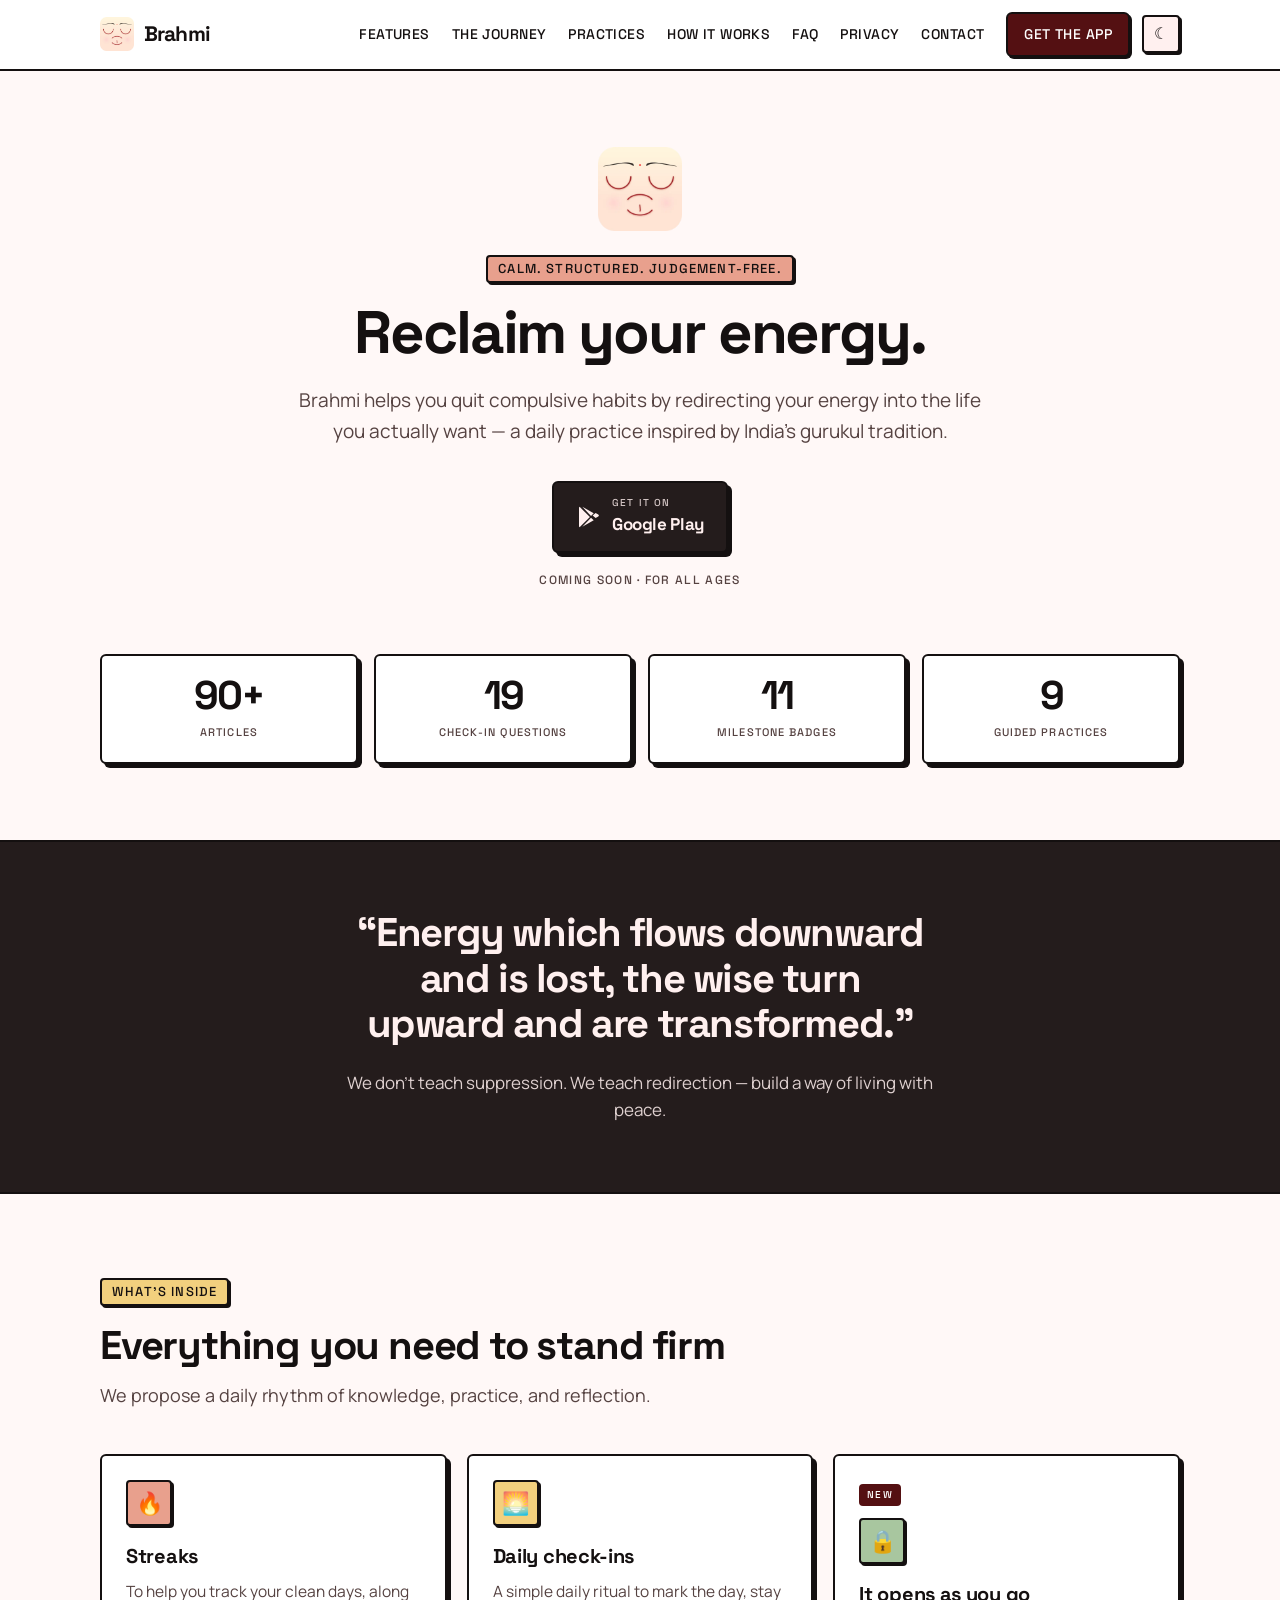
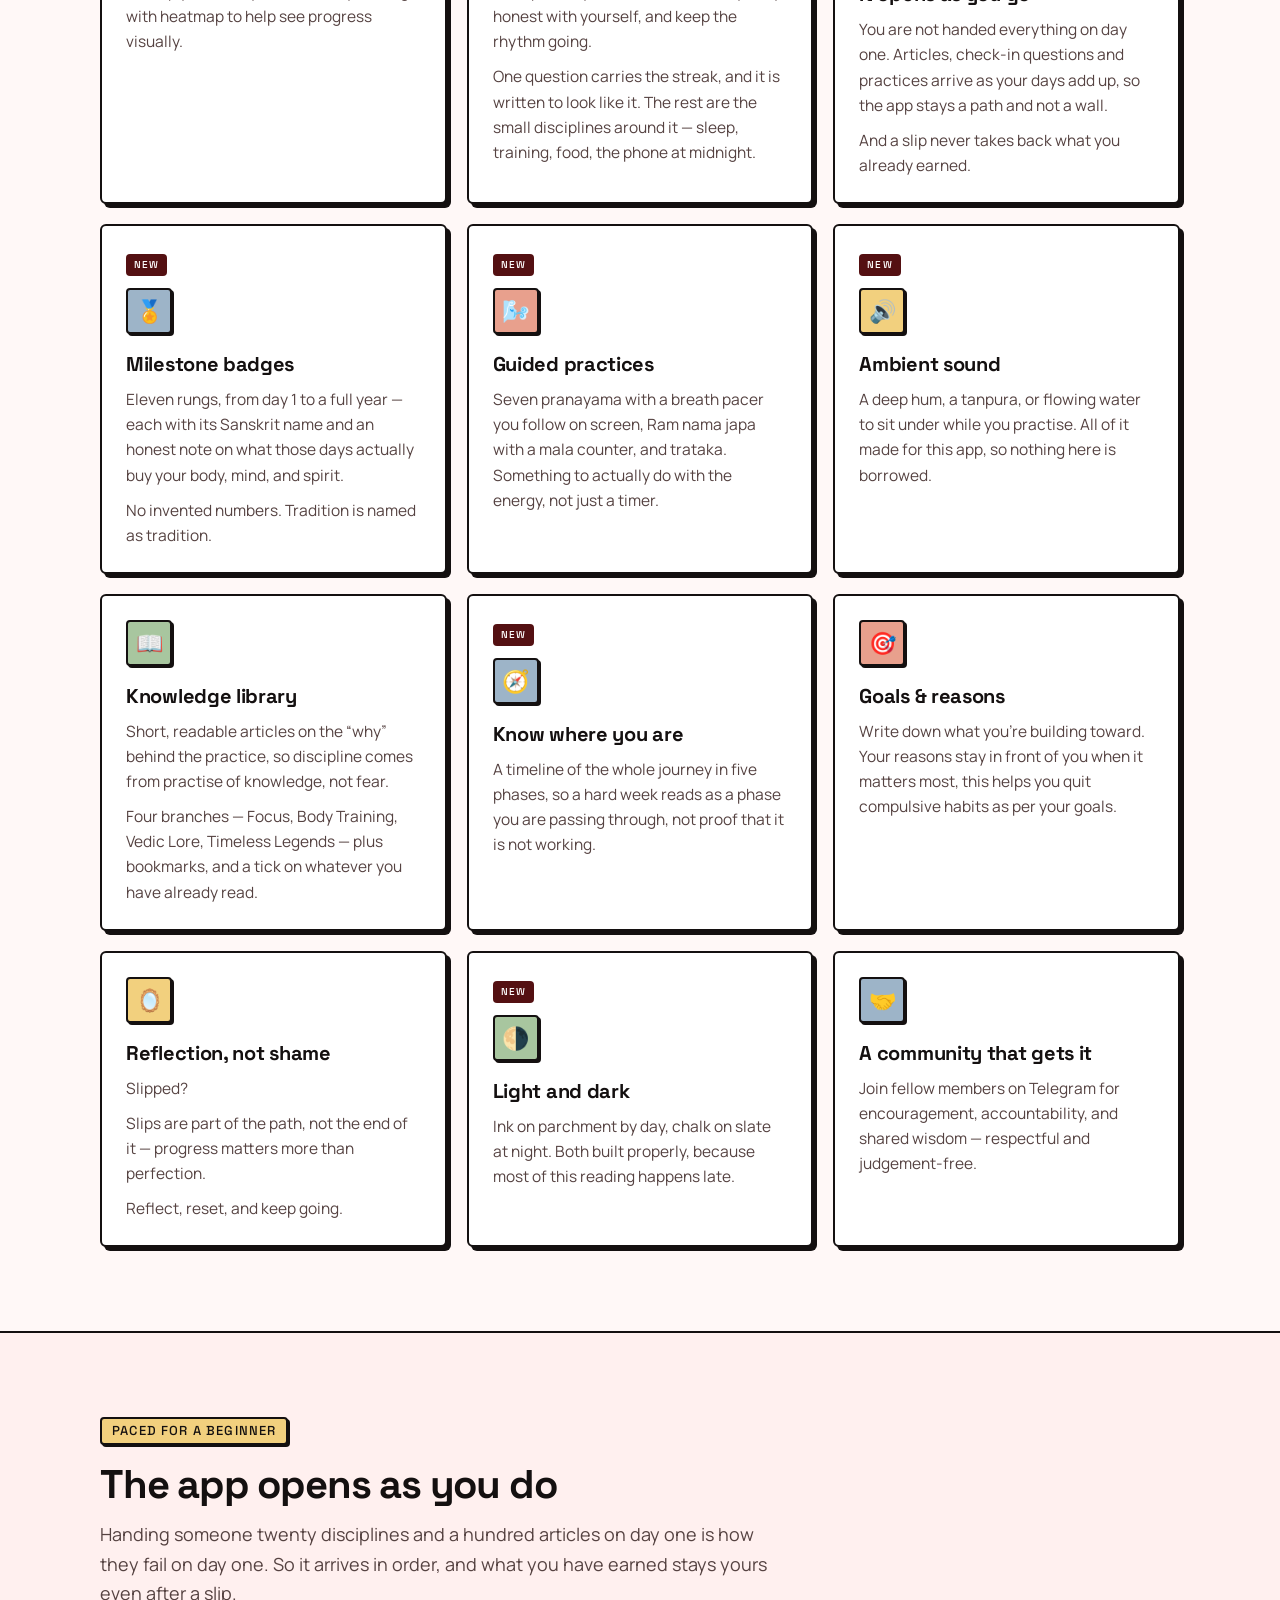
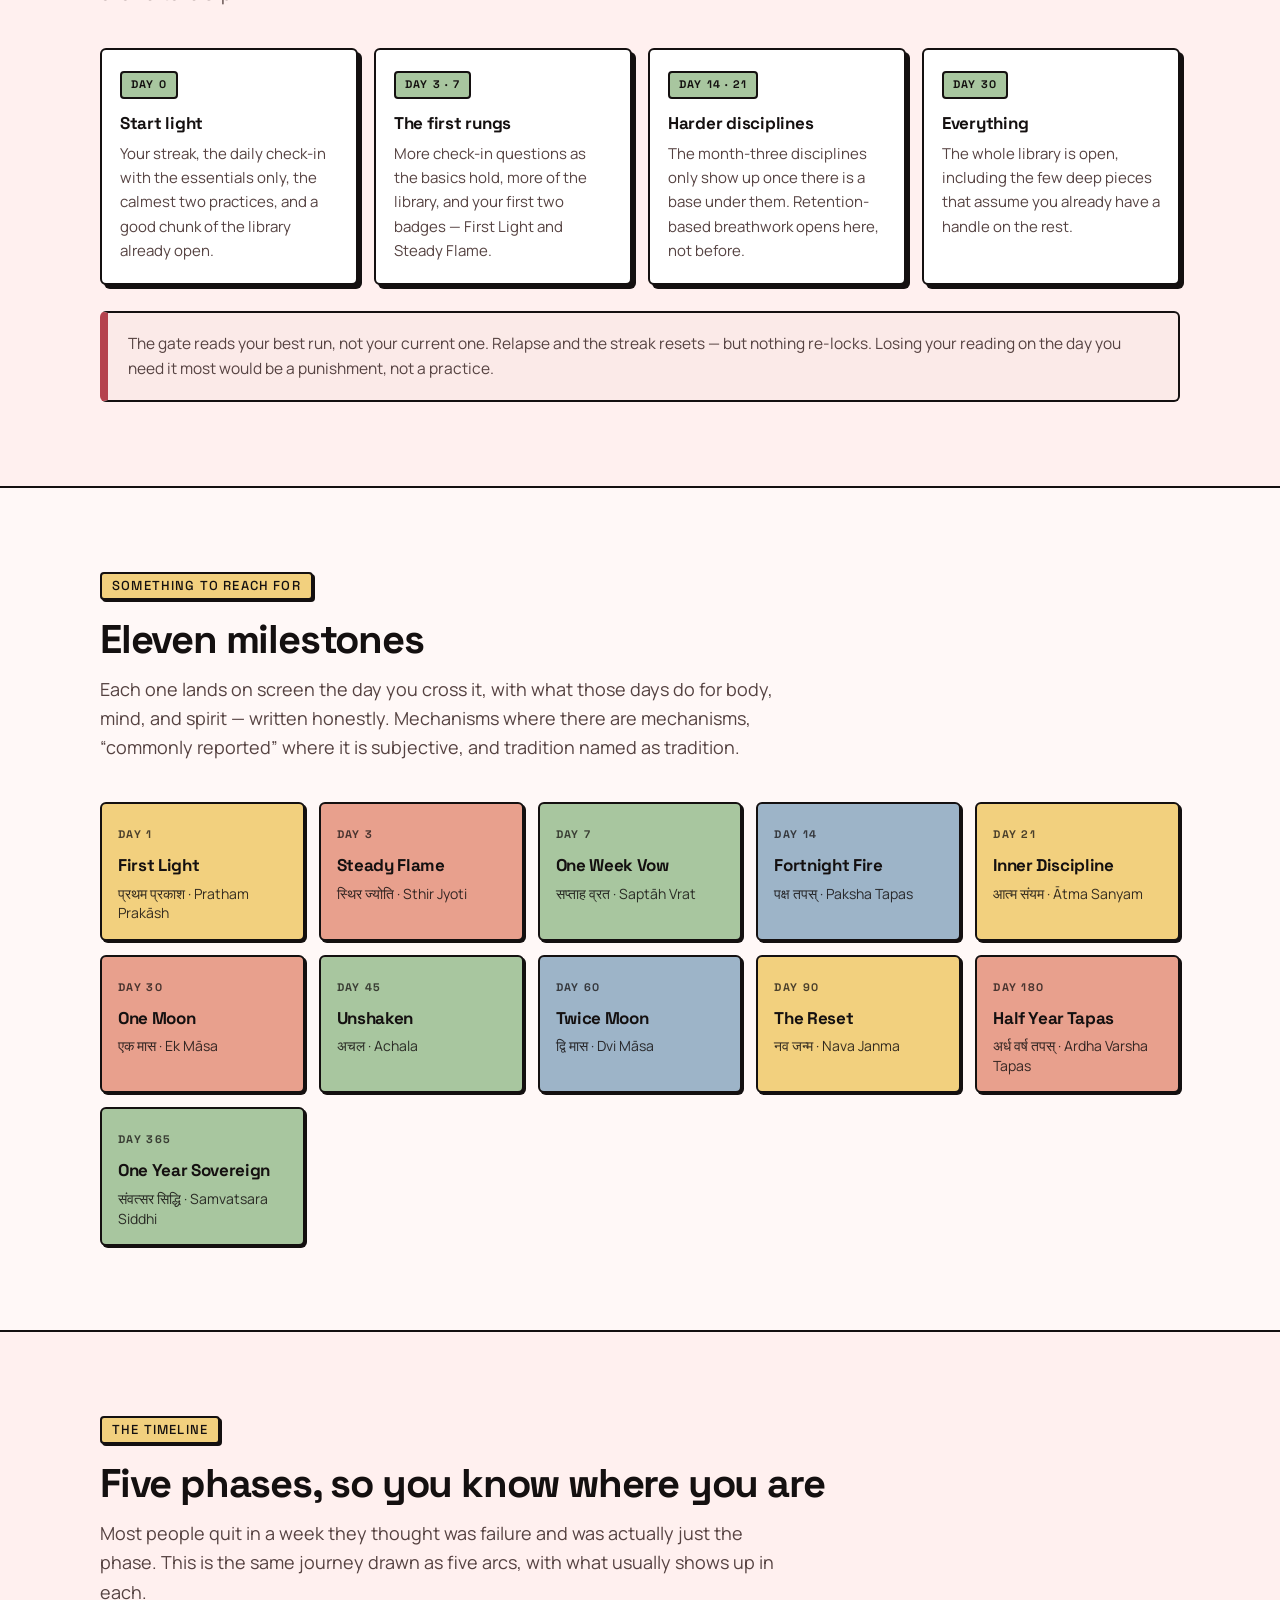
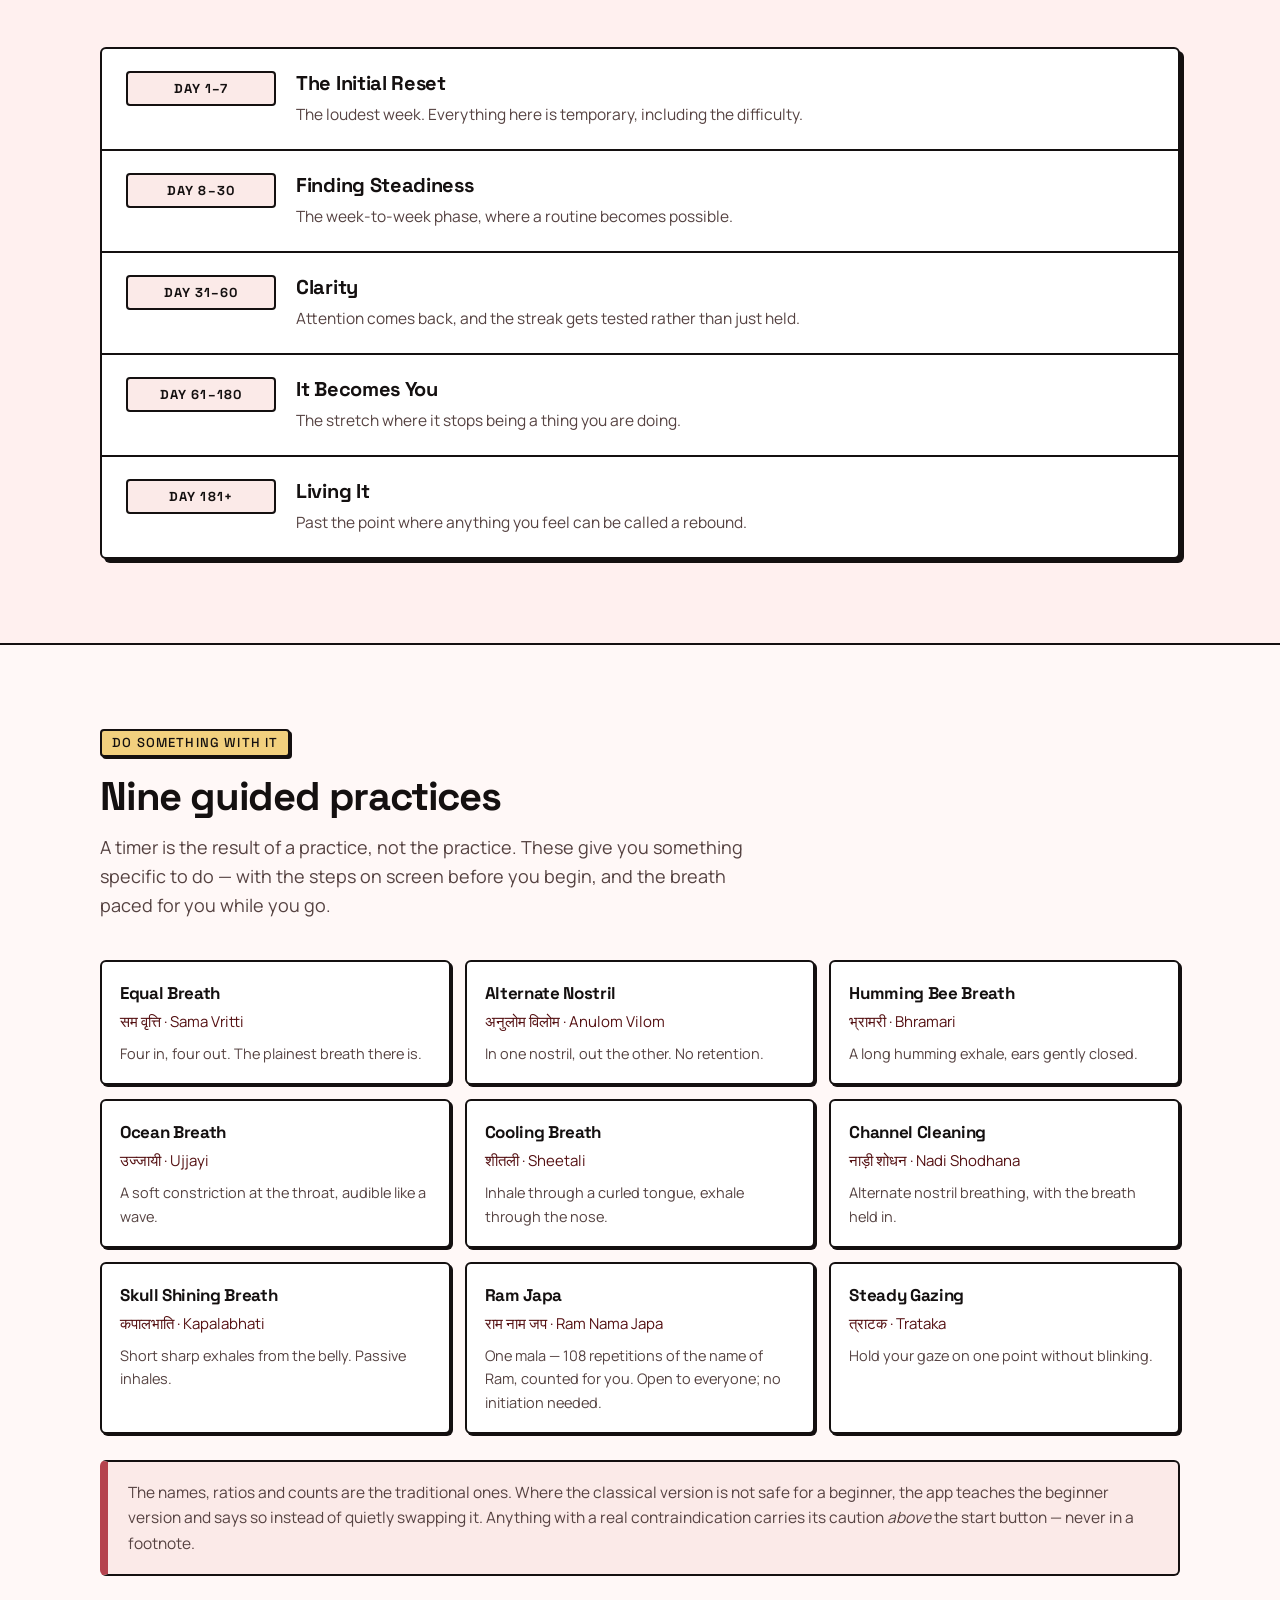
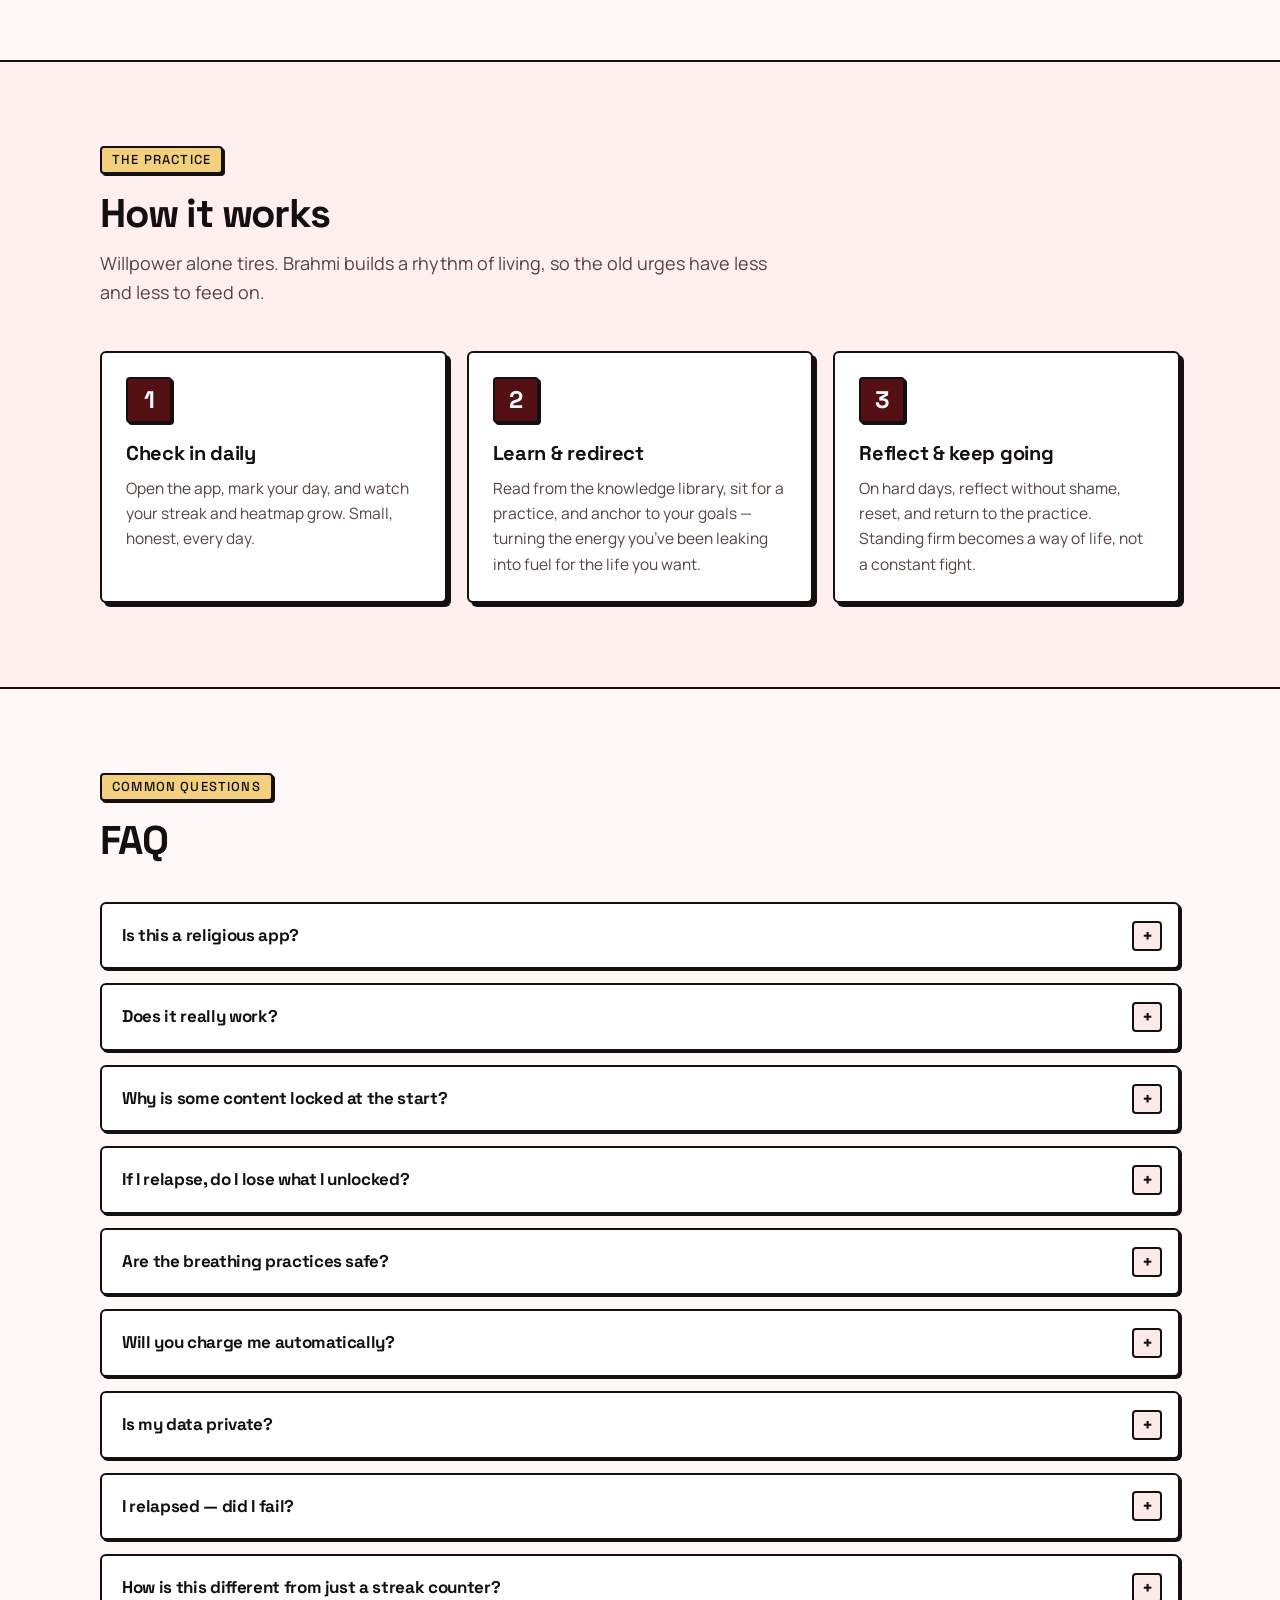
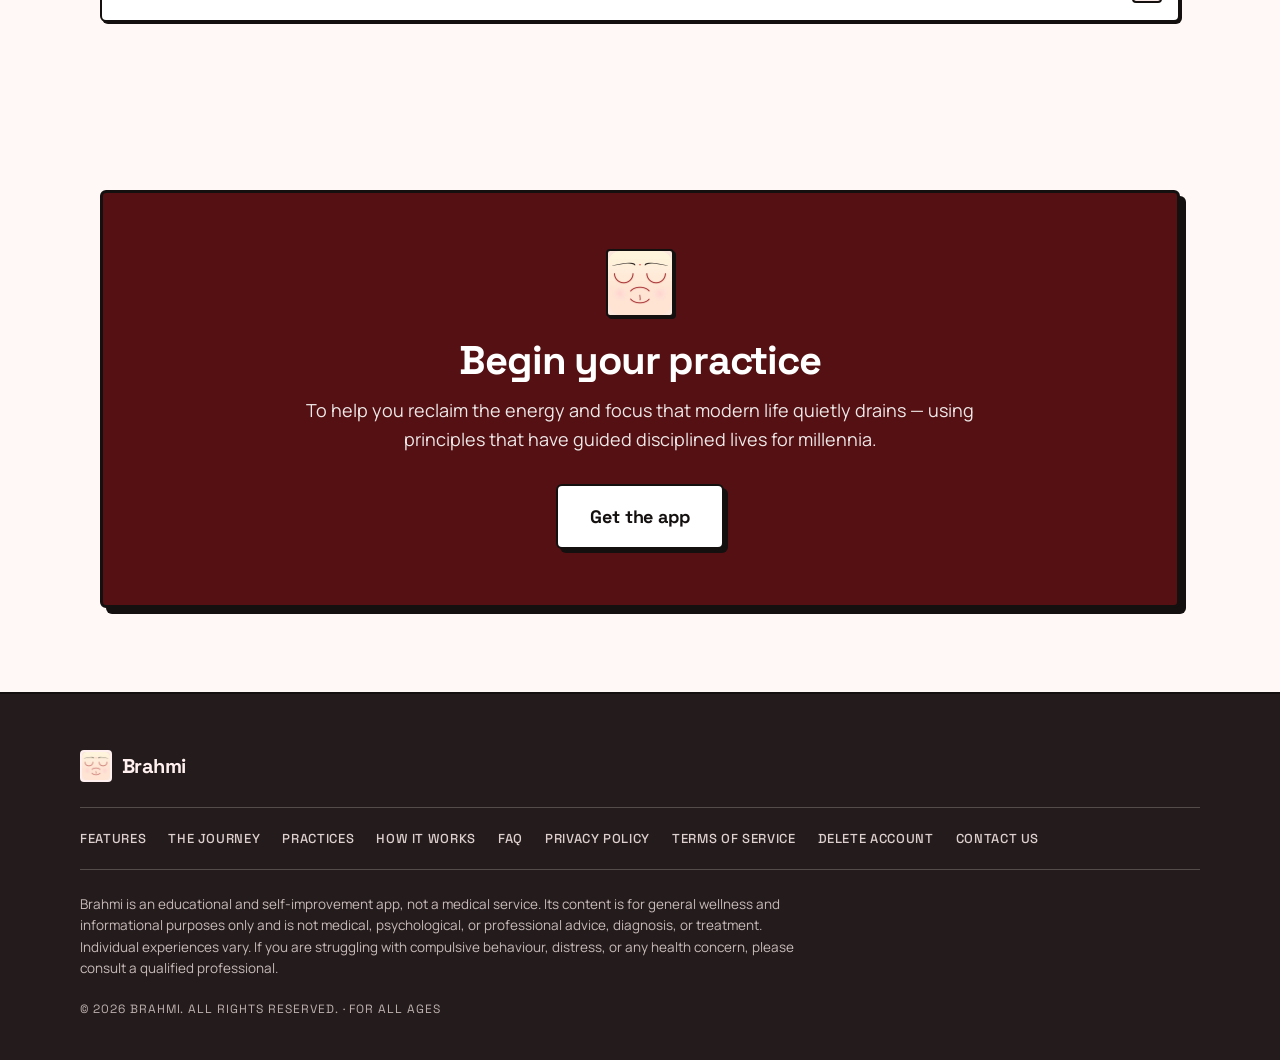
==== commit 168eaf39: "Name Ram Japa on the site, not Om Japa The app replaced Om japa with Ram nama japa on 2026-09-25 (Om" ====
--- a/index.html
+++ b/index.html
@@ -144,14 +144,14 @@
           <span class="tag">New</span>
           <div class="card-icon">🌬️</div>
           <h3>Guided practices</h3>
-          <p>Seven pranayama with a breath pacer you follow on screen, Om japa with a mala counter, and trataka.
+          <p>Seven pranayama with a breath pacer you follow on screen, Ram nama japa with a mala counter, and trataka.
             Something to actually do with the energy, not just a timer.</p>
         </div>
         <div class="card">
           <span class="tag">New</span>
           <div class="card-icon">🔊</div>
           <h3>Ambient sound</h3>
-          <p>An Om drone, a tanpura, or flowing water to sit under while you practise. All of it made for this app, so
+          <p>A deep hum, a tanpura, or flowing water to sit under while you practise. All of it made for this app, so
             nothing here is borrowed.</p>
         </div>
         <div class="card">
@@ -342,8 +342,8 @@
         <li class="practice"><b>Skull Shining Breath</b><span class="deva">कपालभाति &middot; Kapalabhati</span>
           <p>Short sharp exhales from the belly. Passive inhales.</p>
         </li>
-        <li class="practice"><b>Om Japa</b><span class="deva">ॐ जप &middot; Om Japa</span>
-          <p>One mala — 108 repetitions of Om, counted for you.</p>
+        <li class="practice"><b>Ram Japa</b><span class="deva">राम नाम जप &middot; Ram Nama Japa</span>
+          <p>One mala — 108 repetitions of the name of Ram, counted for you. Open to everyone; no initiation needed.</p>
         </li>
         <li class="practice"><b>Steady Gazing</b><span class="deva">त्राटक &middot; Trataka</span>
           <p>Hold your gaze on one point without blinking.</p>
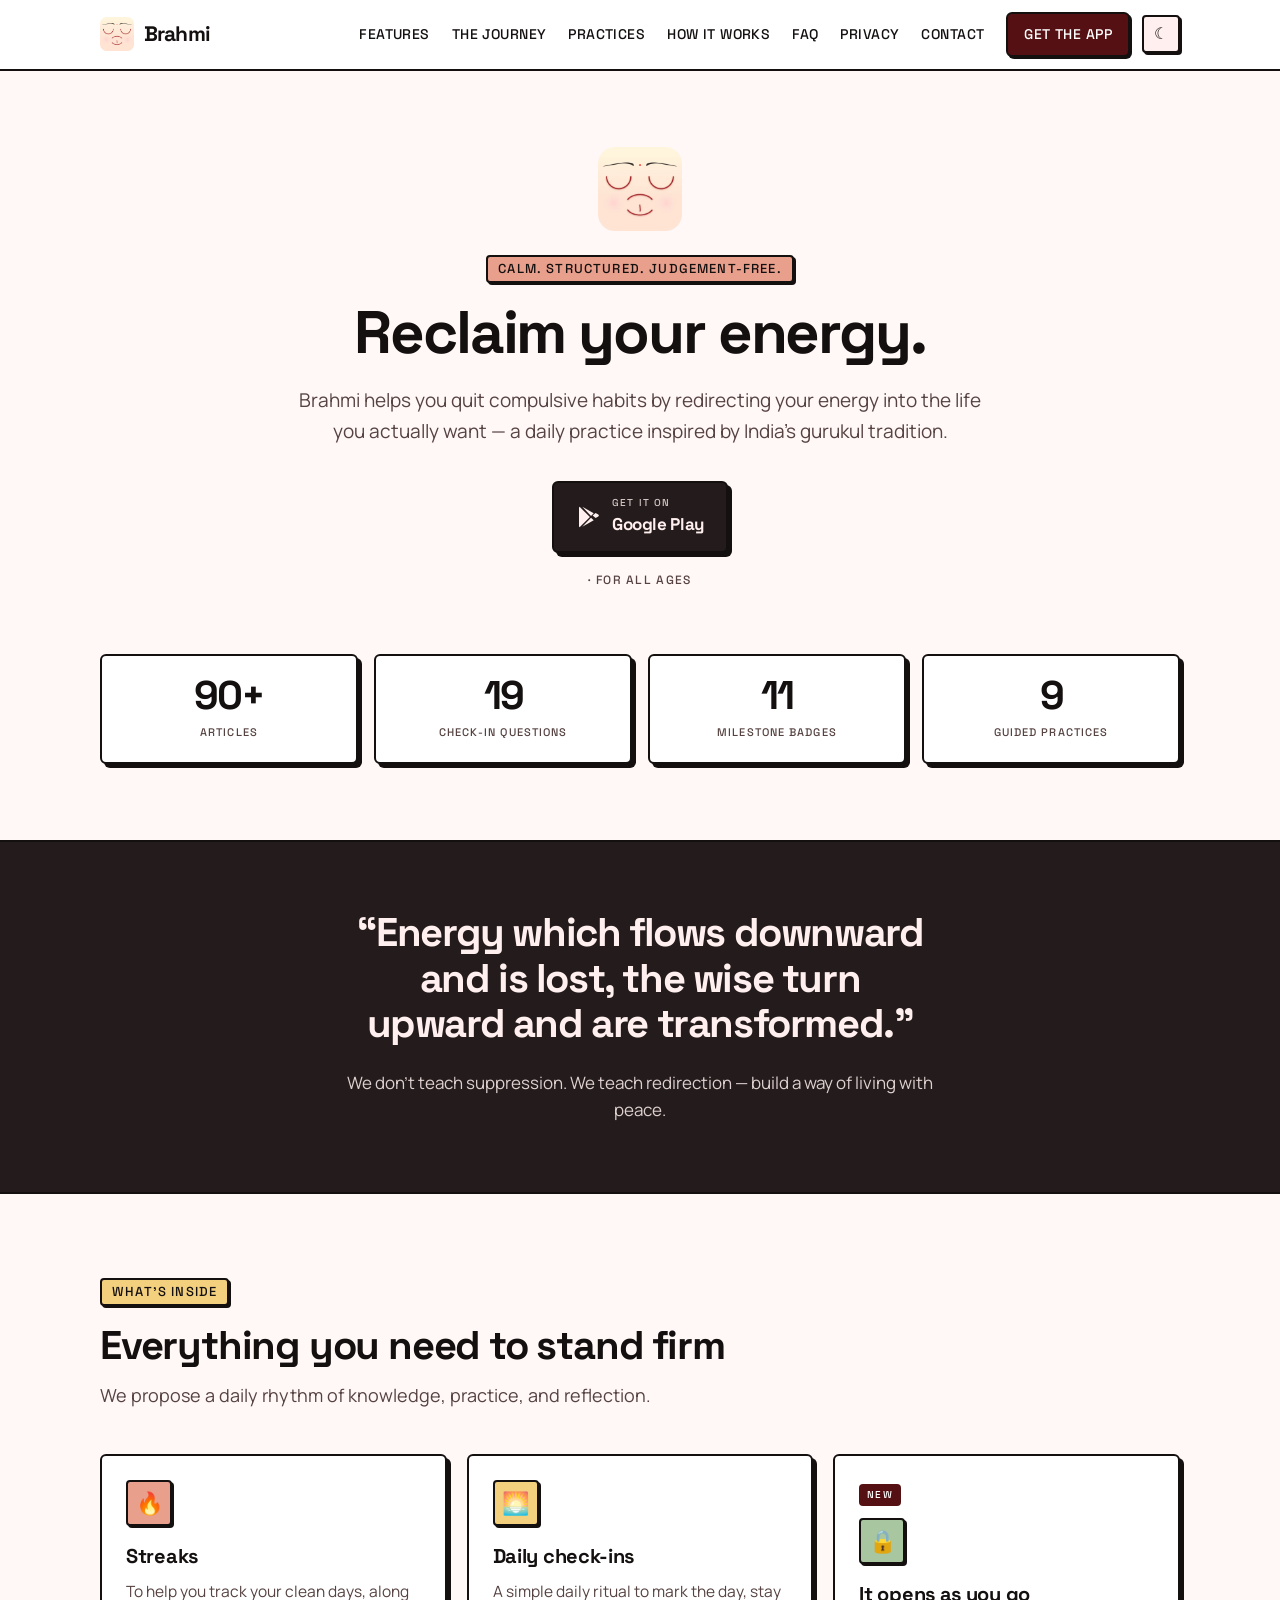
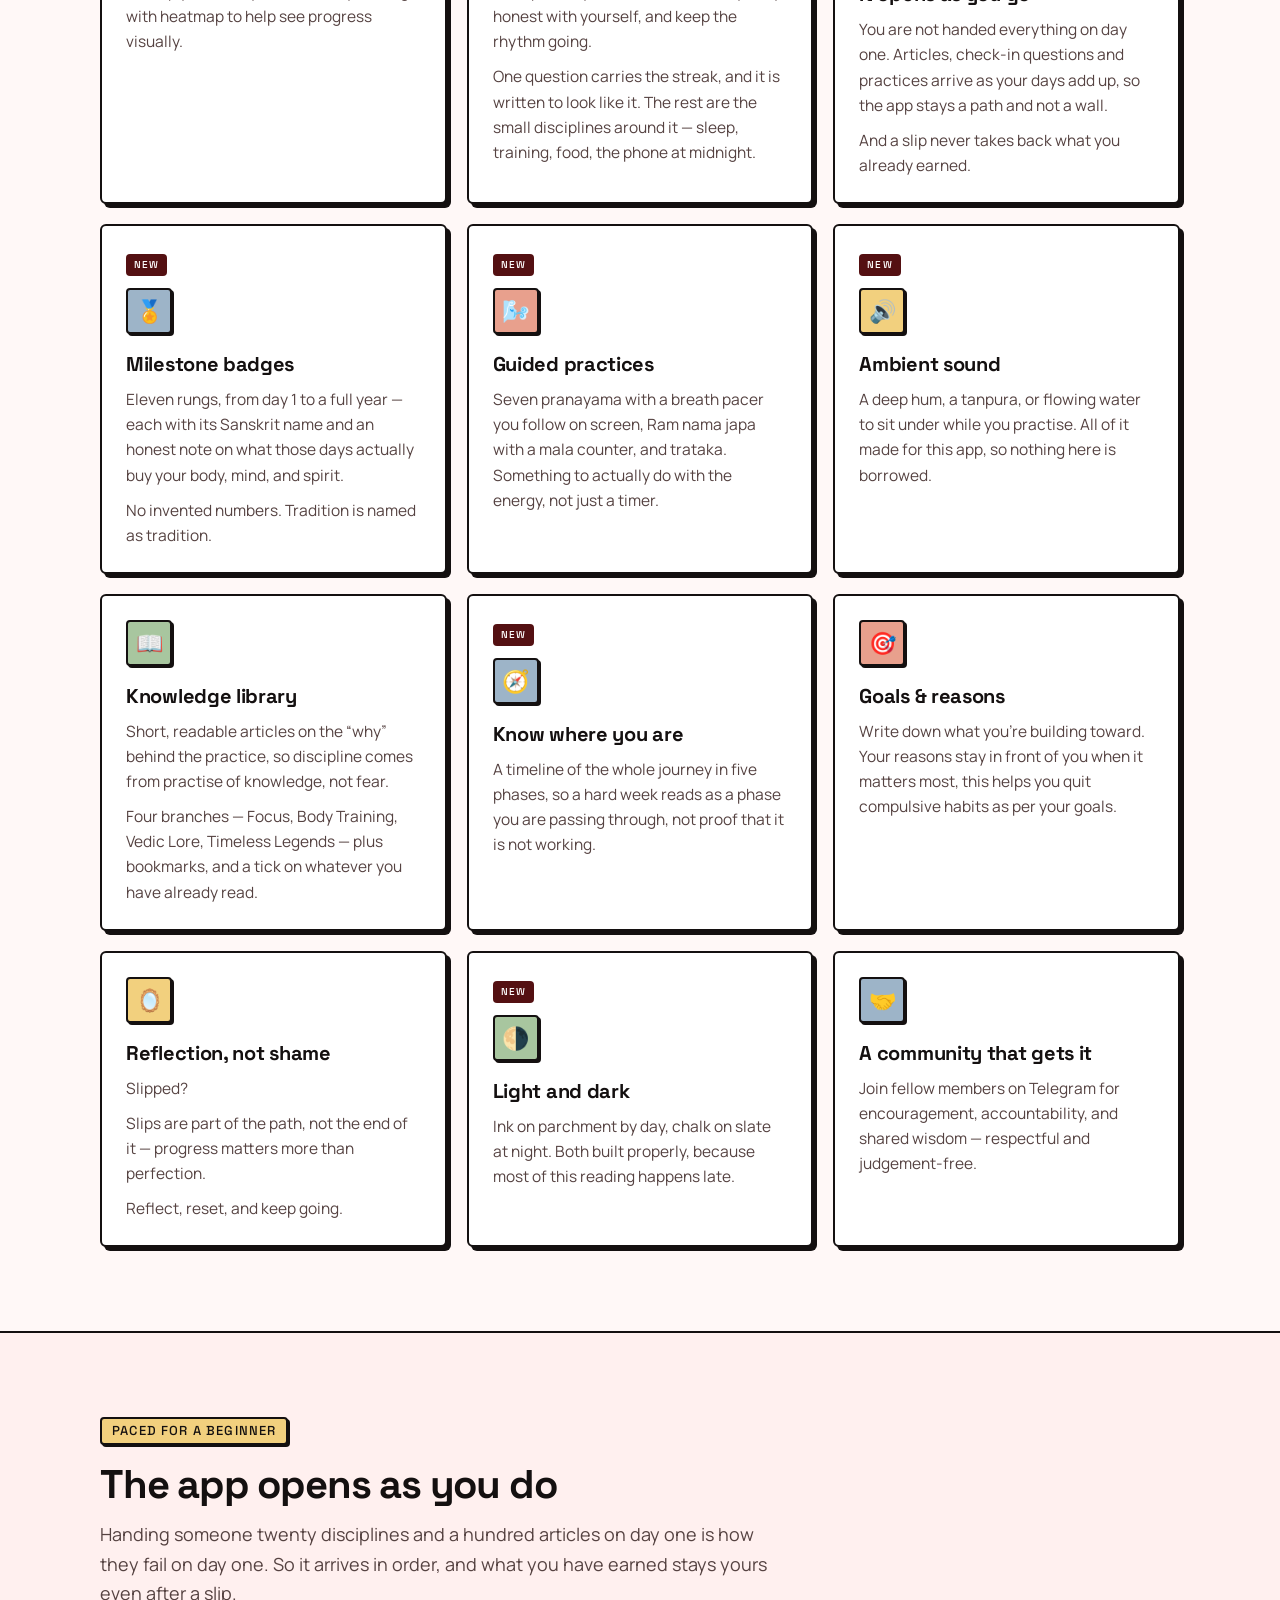
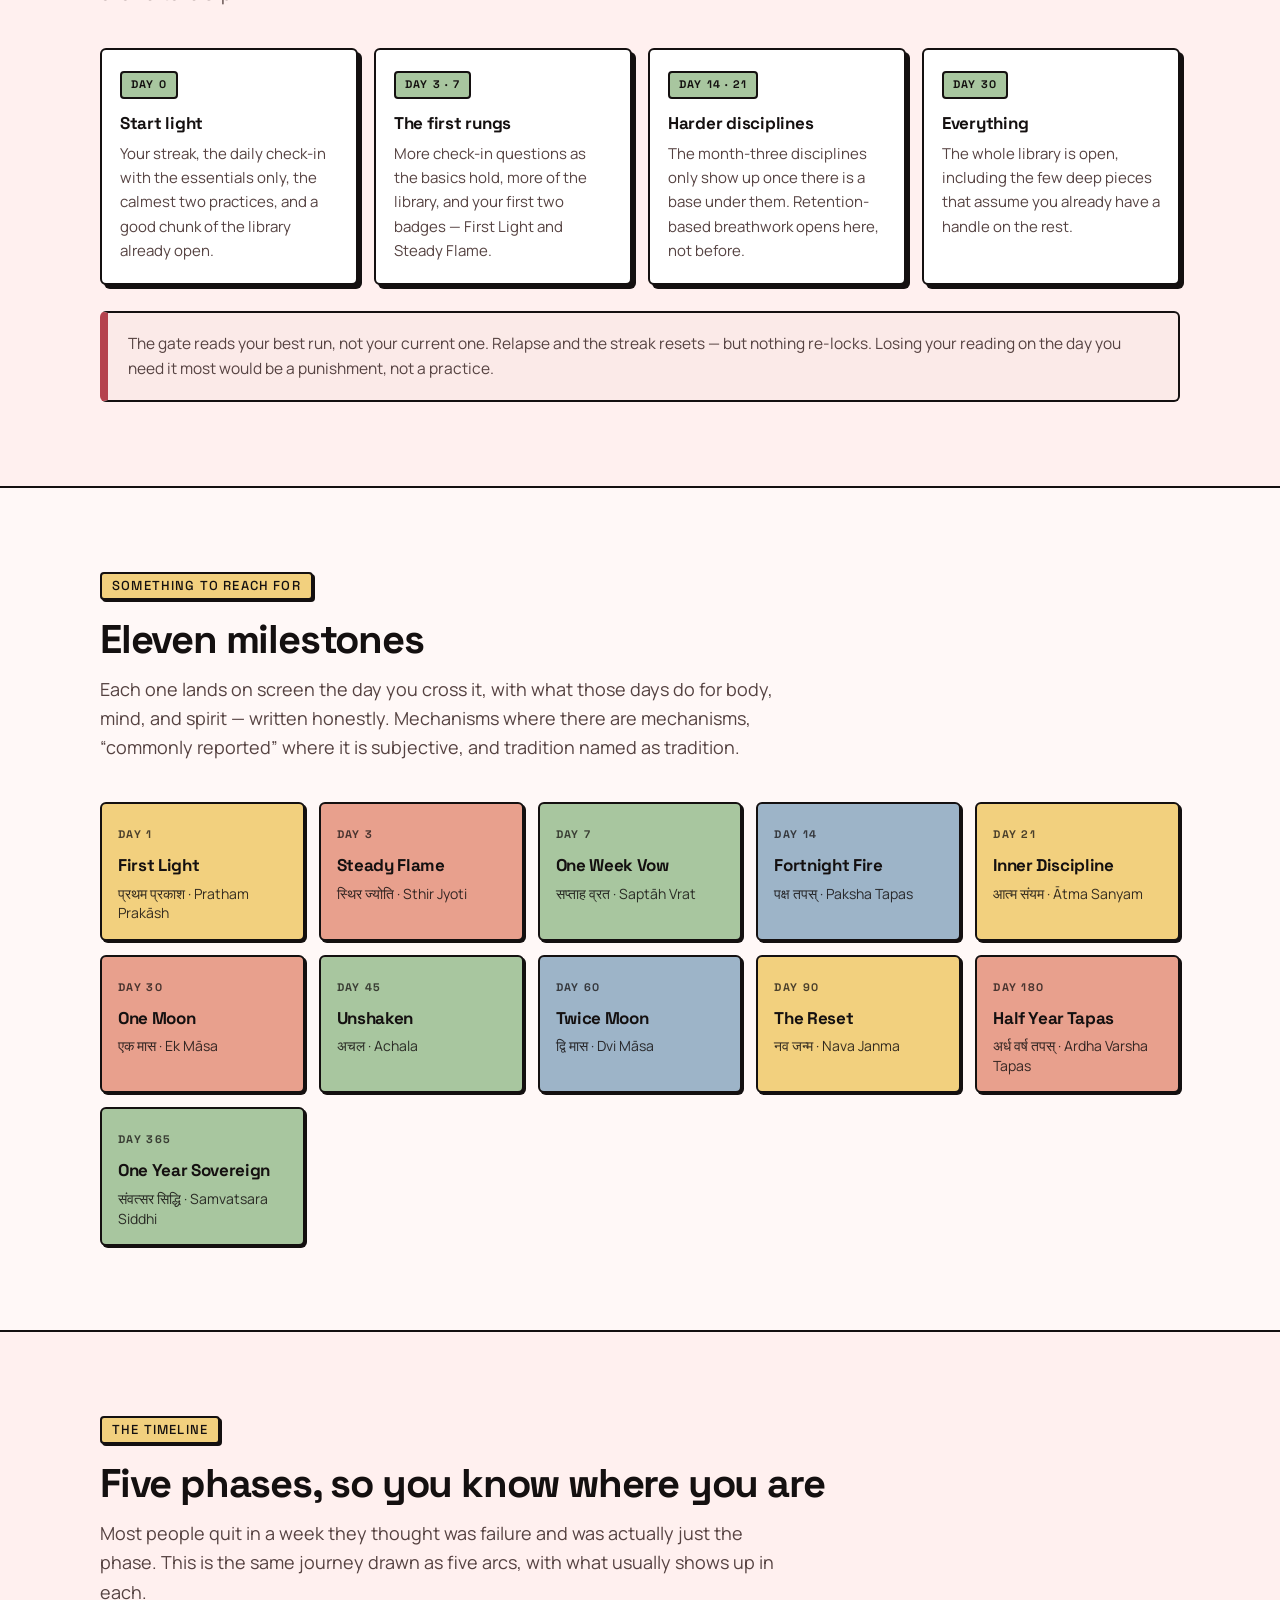
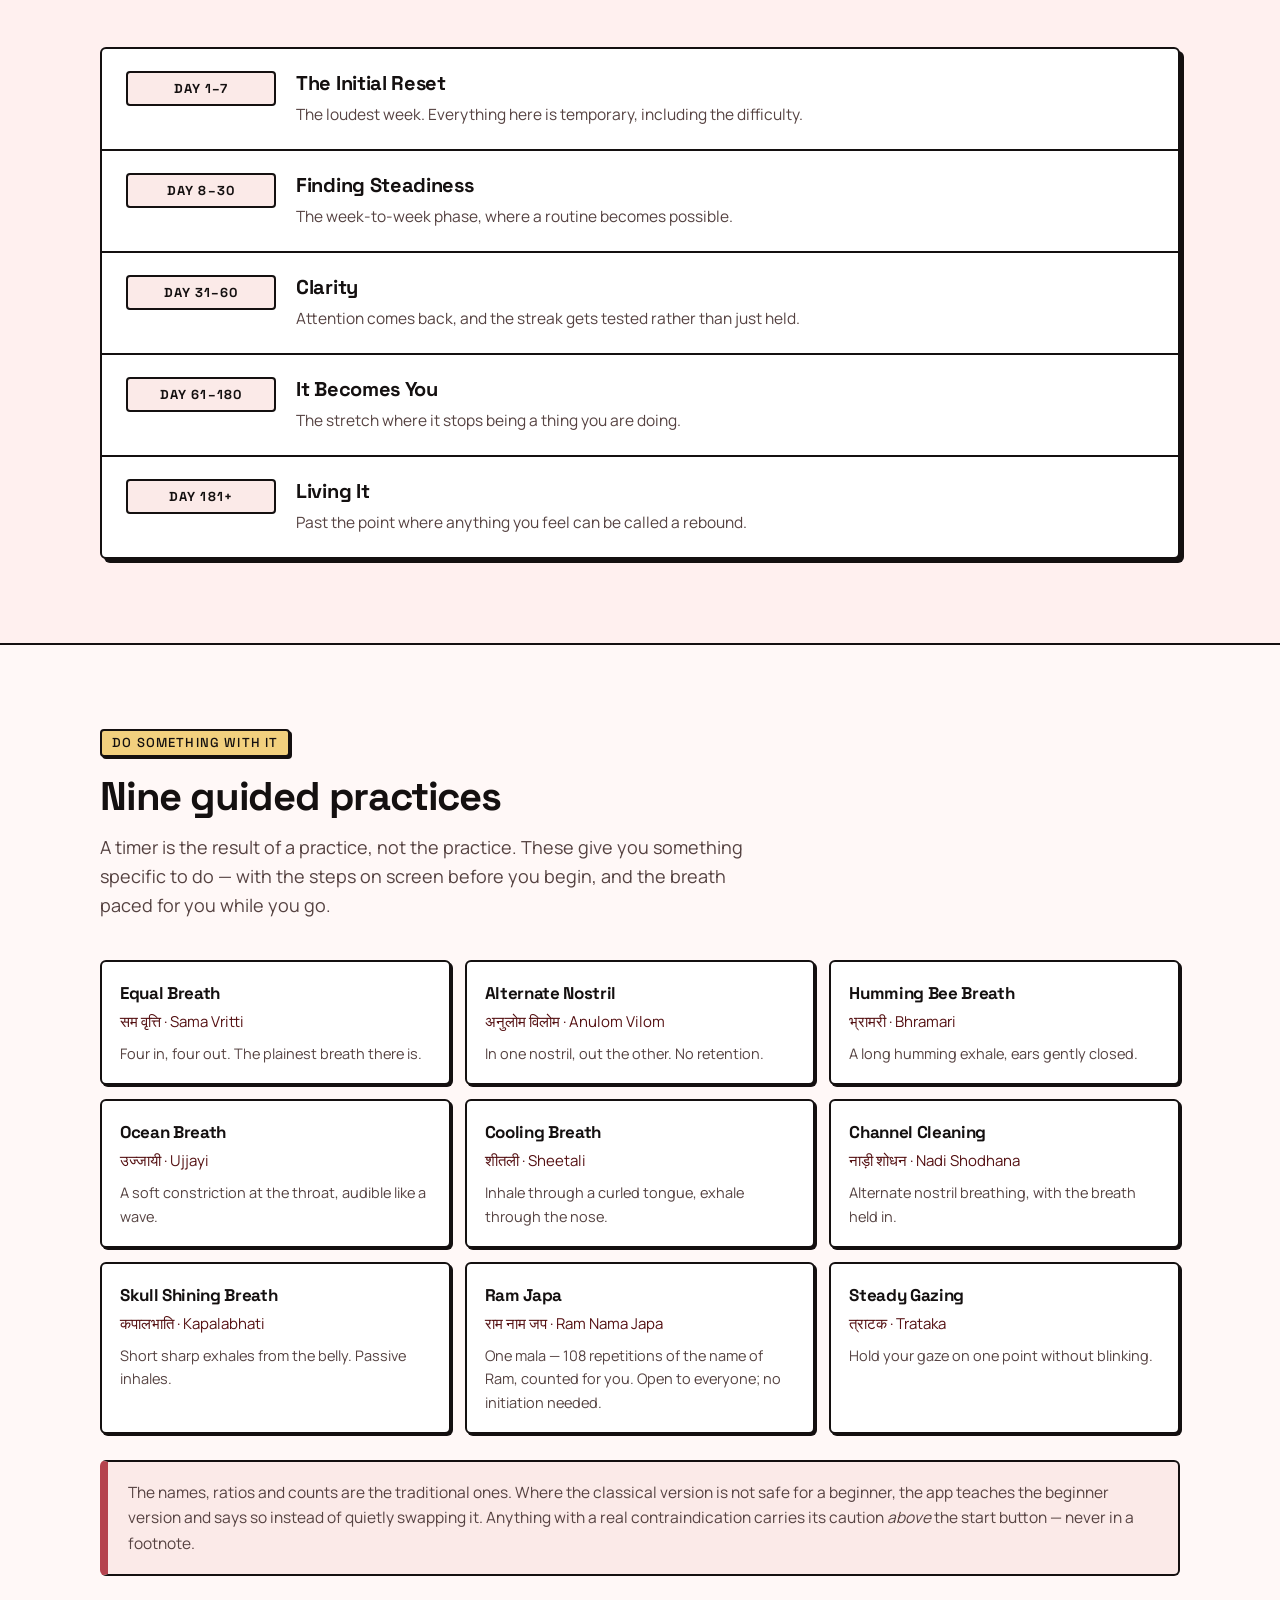
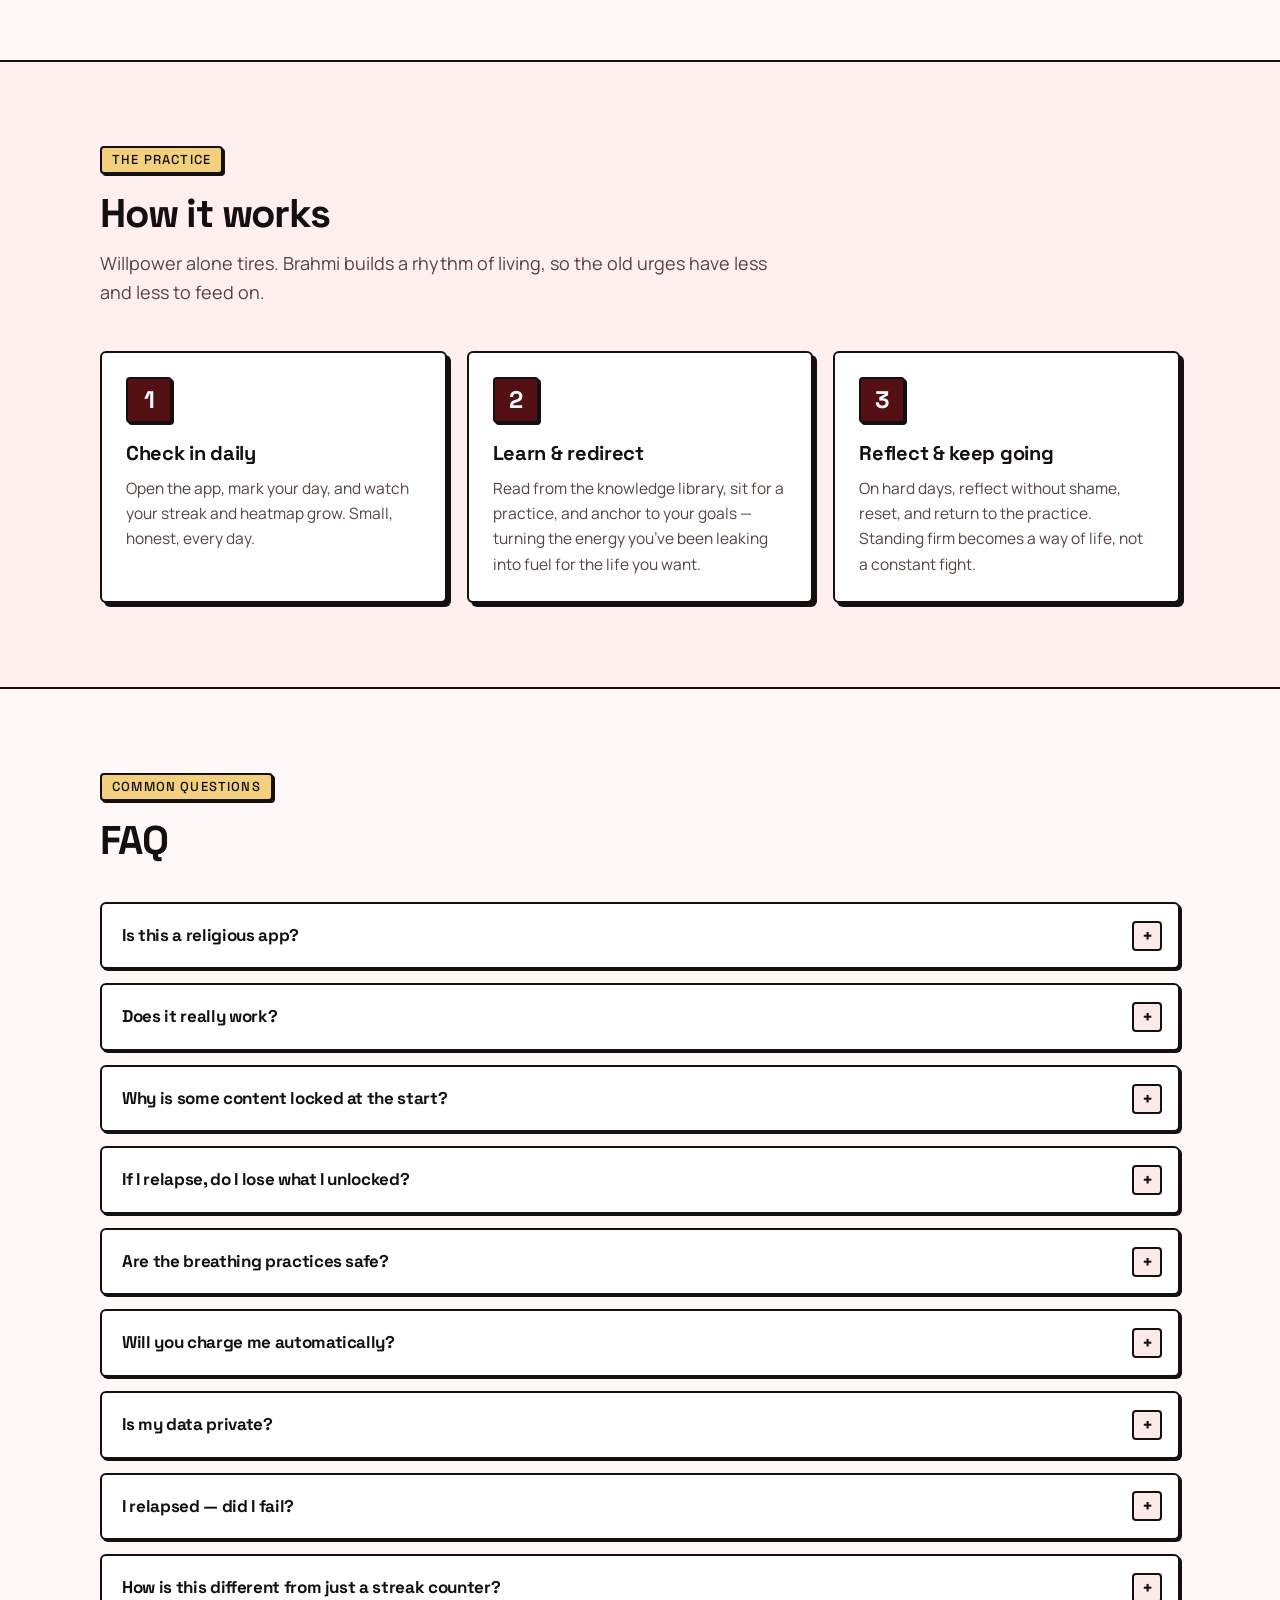
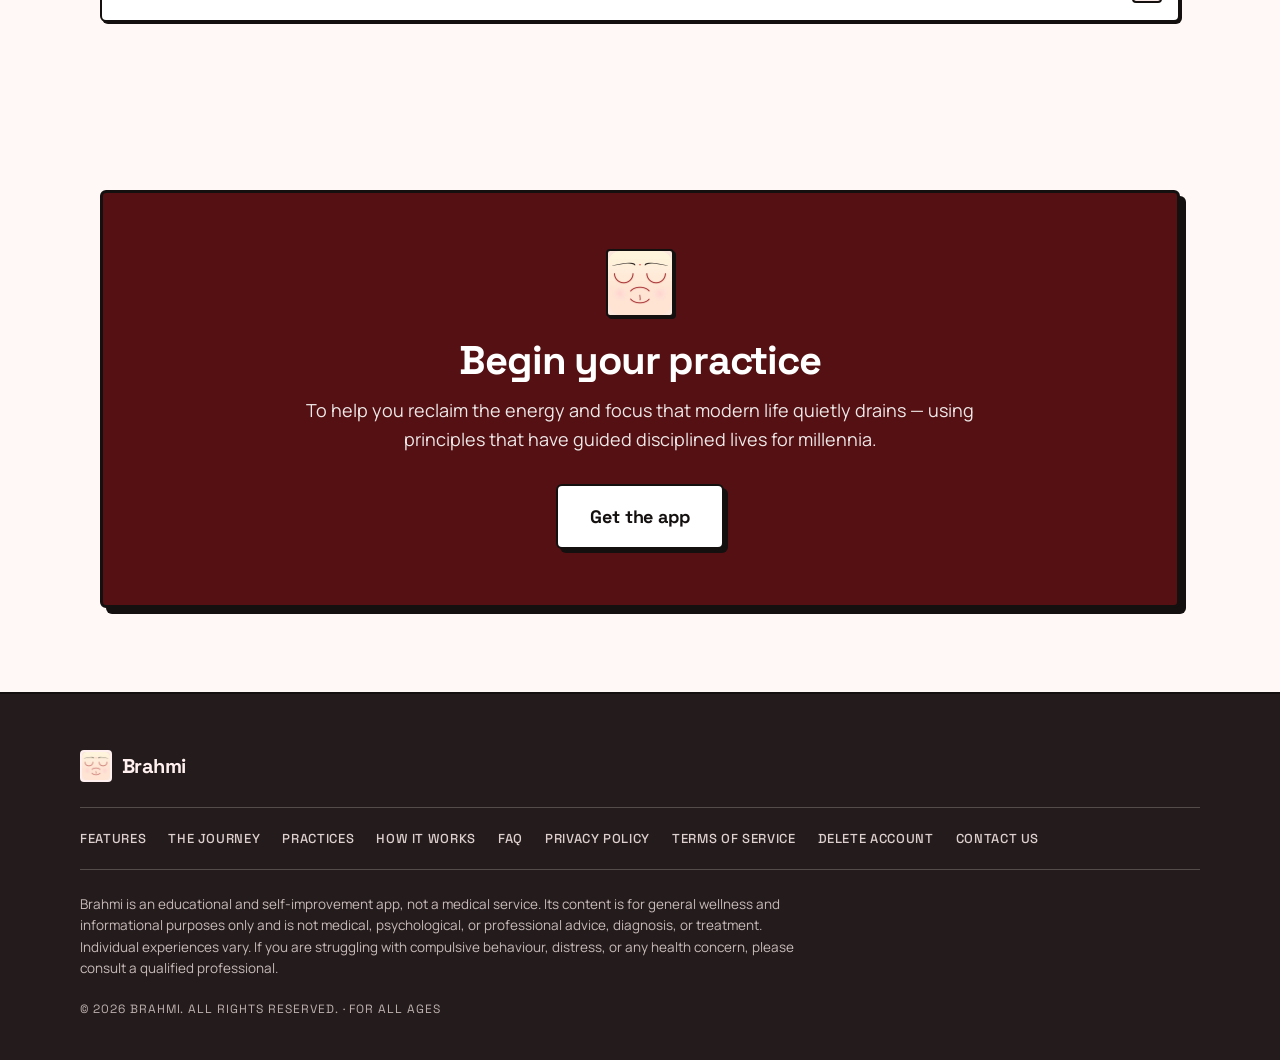
==== commit 79bc43c5: "update live app url in download section" ====
--- a/index.html
+++ b/index.html
@@ -78,7 +78,7 @@
           <span><small>Download on the</small>App Store</span>
         </a> -->
         <!-- TODO: store URL -->
-        <a href="#" class="store-badge" aria-label="Get it on Google Play">
+        <a href="https://play.google.com/store/apps/details?id=com.brahmi.app" class="store-badge" aria-label="Get it on Google Play">
           <svg viewBox="0 0 24 24" width="24" height="24" fill="currentColor" aria-hidden="true">
             <path
               d="M3.61 1.81c-.36.19-.61.57-.61 1.07v18.24c0 .5.25.88.61 1.07l10.29-10.19L3.61 1.81zm11.4 9.09l2.71-2.68-11.4-6.45 8.69 9.13zm4.62 2.1l2.6-1.47c.83-.47.83-1.59 0-2.06l-2.6-1.47-2.99 2.5 2.99 2.5zm-13.31 8.79l11.4-6.45-2.71-2.68-8.69 9.13z" />
@@ -86,7 +86,7 @@
           <span><small>Get it on</small>Google Play</span>
         </a>
       </div>
-      <p class="hero-note">Coming soon &middot; For all ages</p>
+      <p class="hero-note"> &middot; For all ages</p>
     </section>
 
     <!-- ── What's in the box, in numbers ────────────────── -->
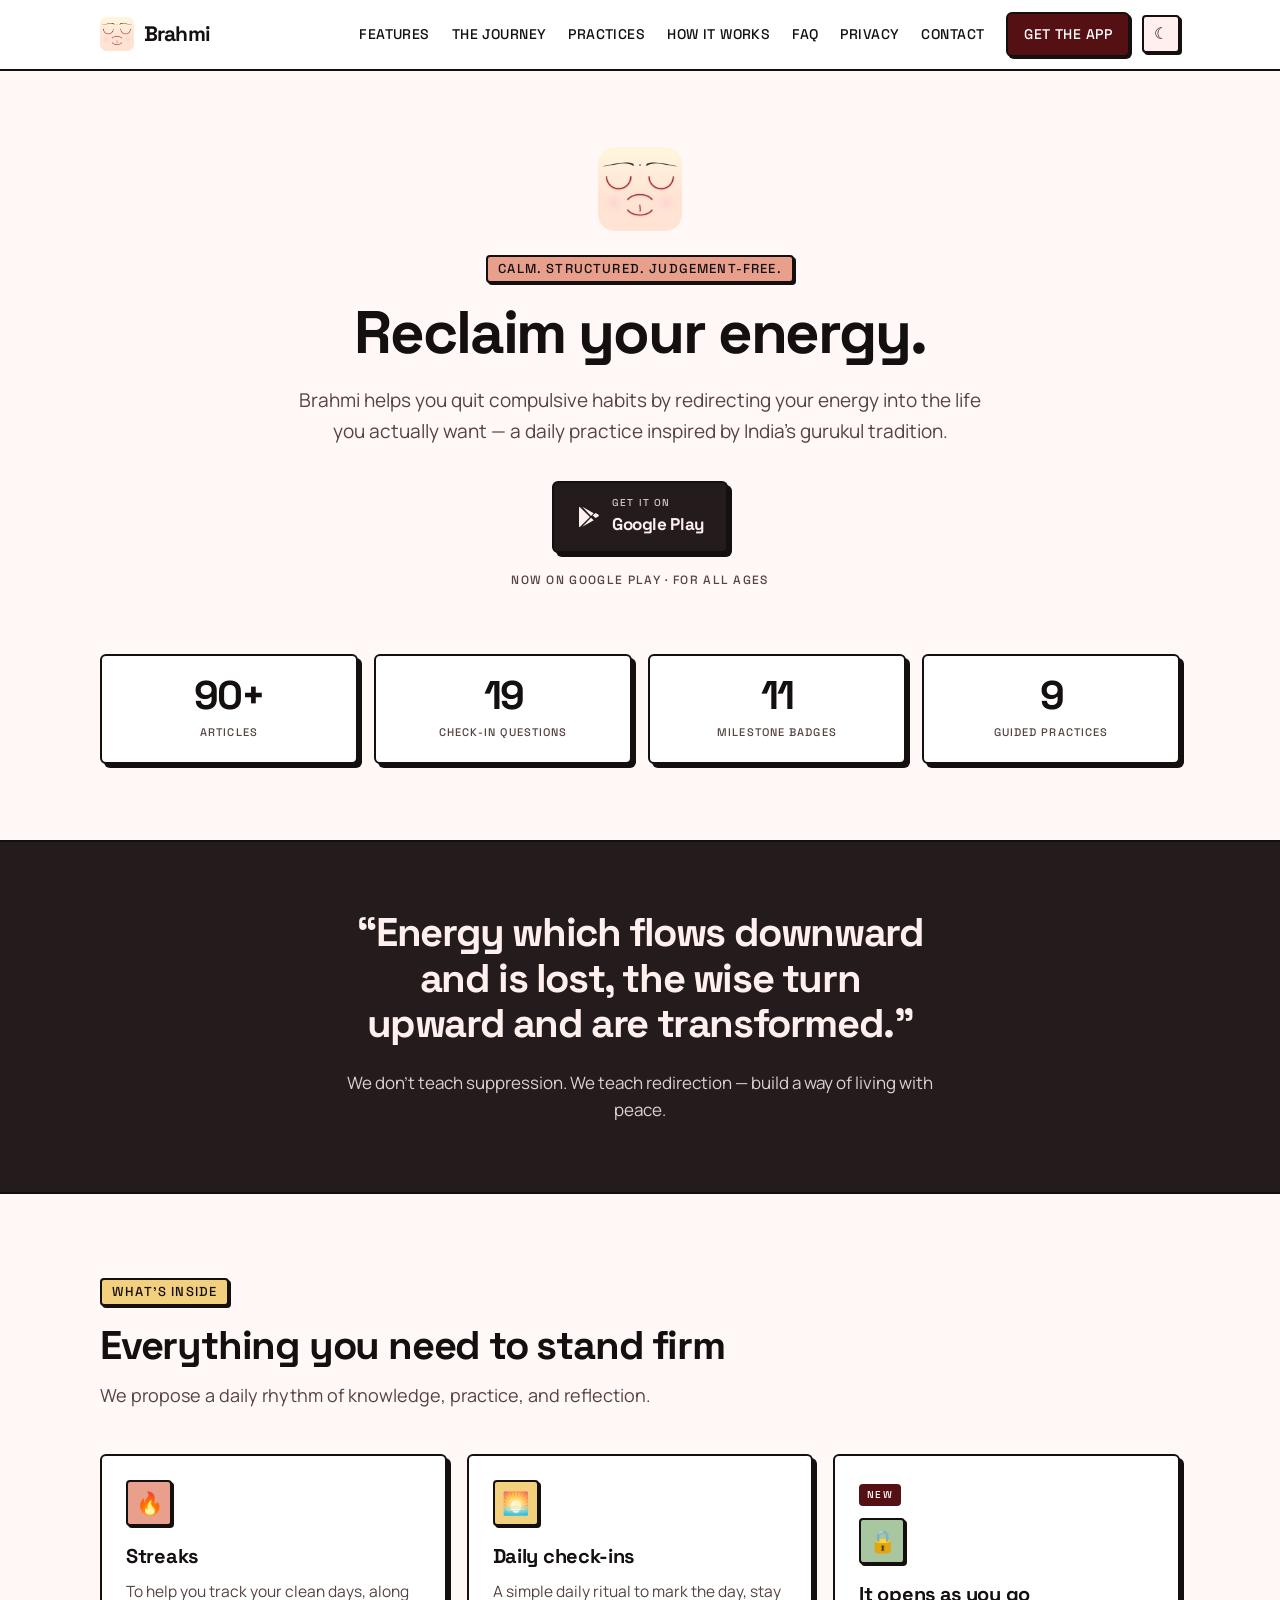
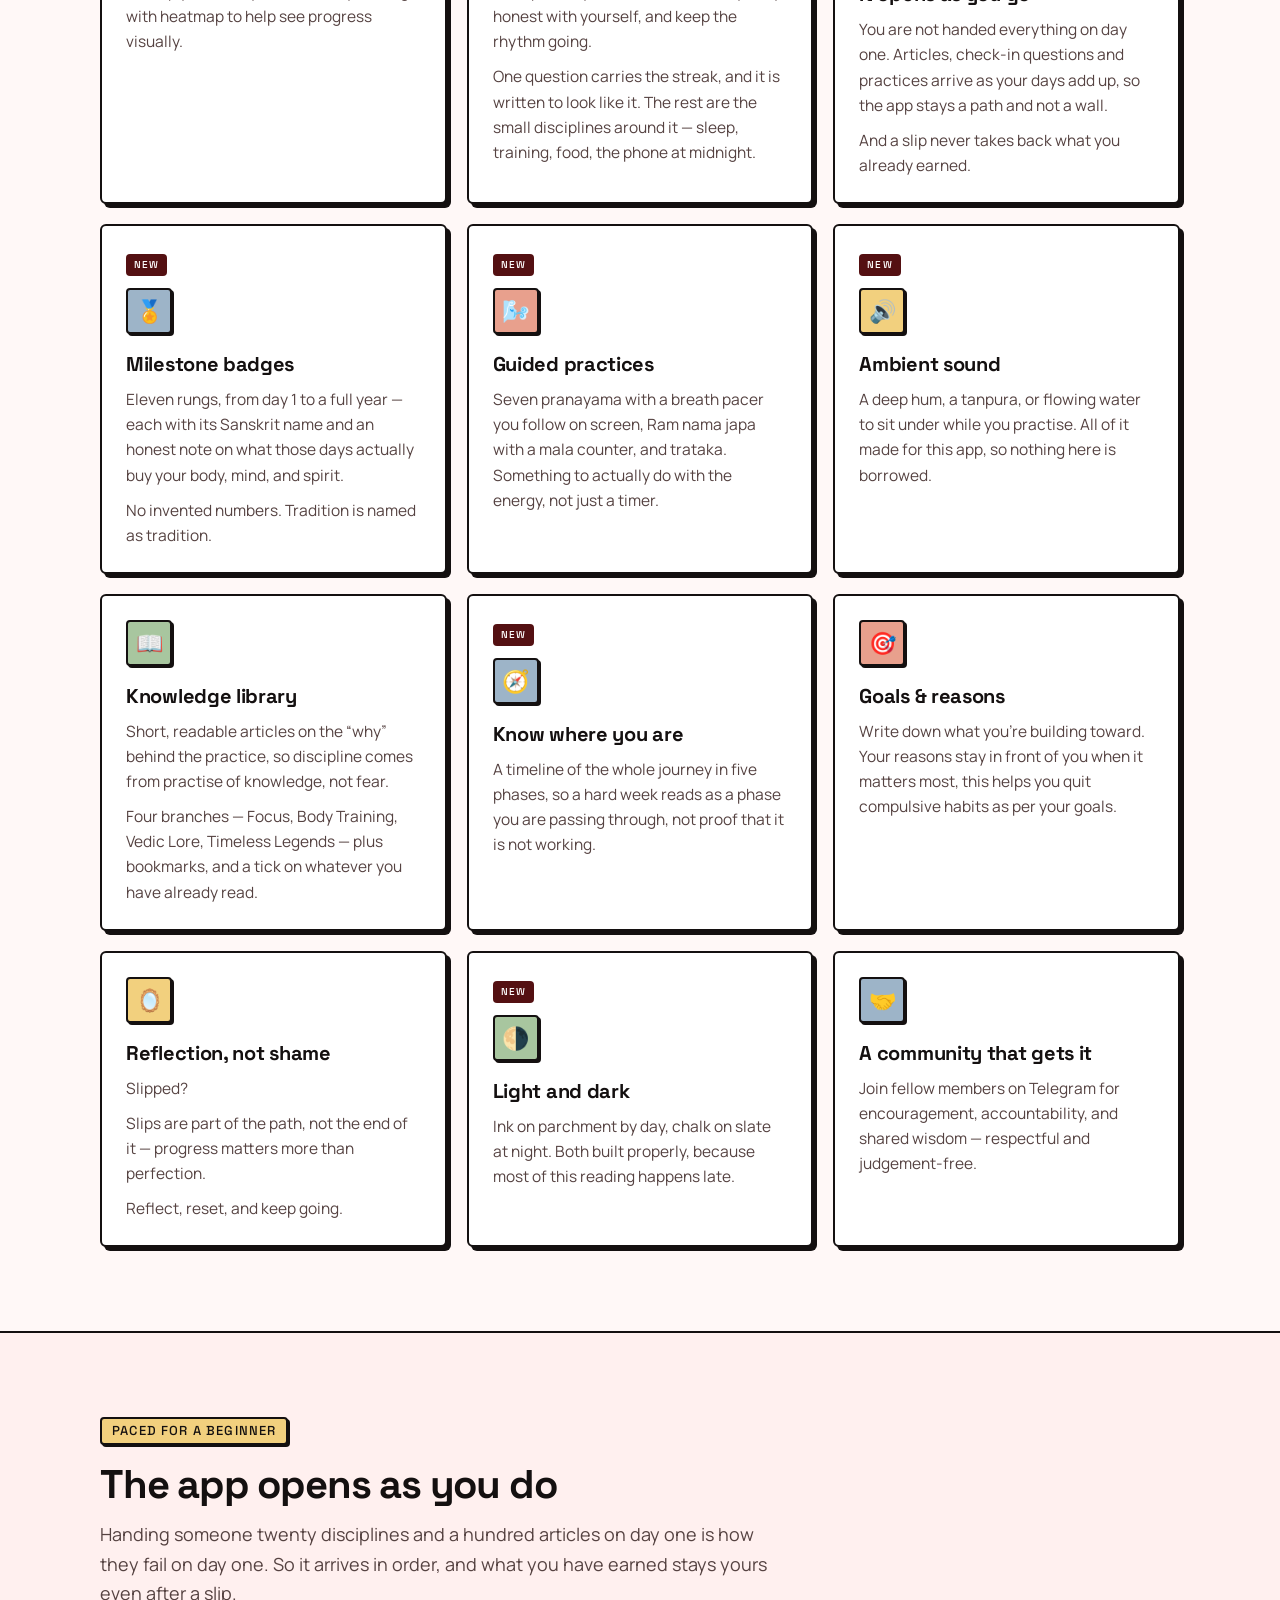
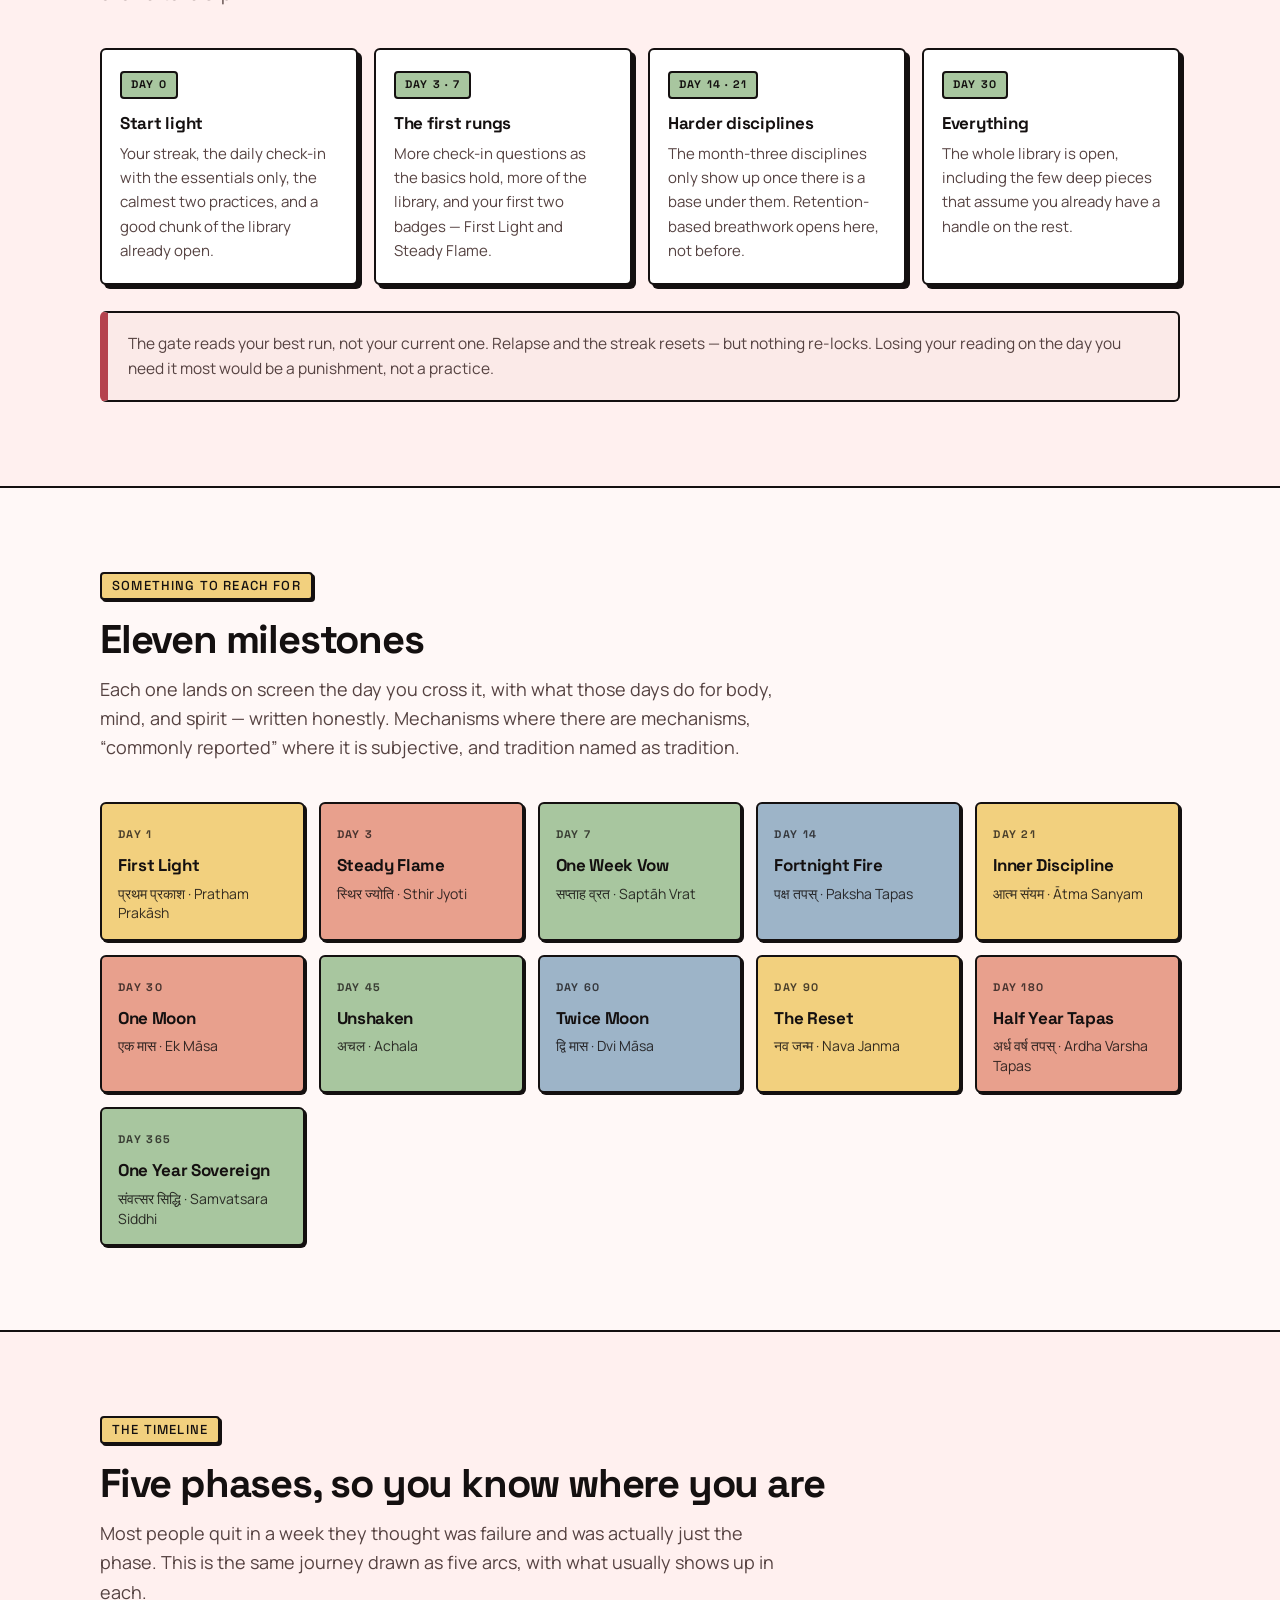
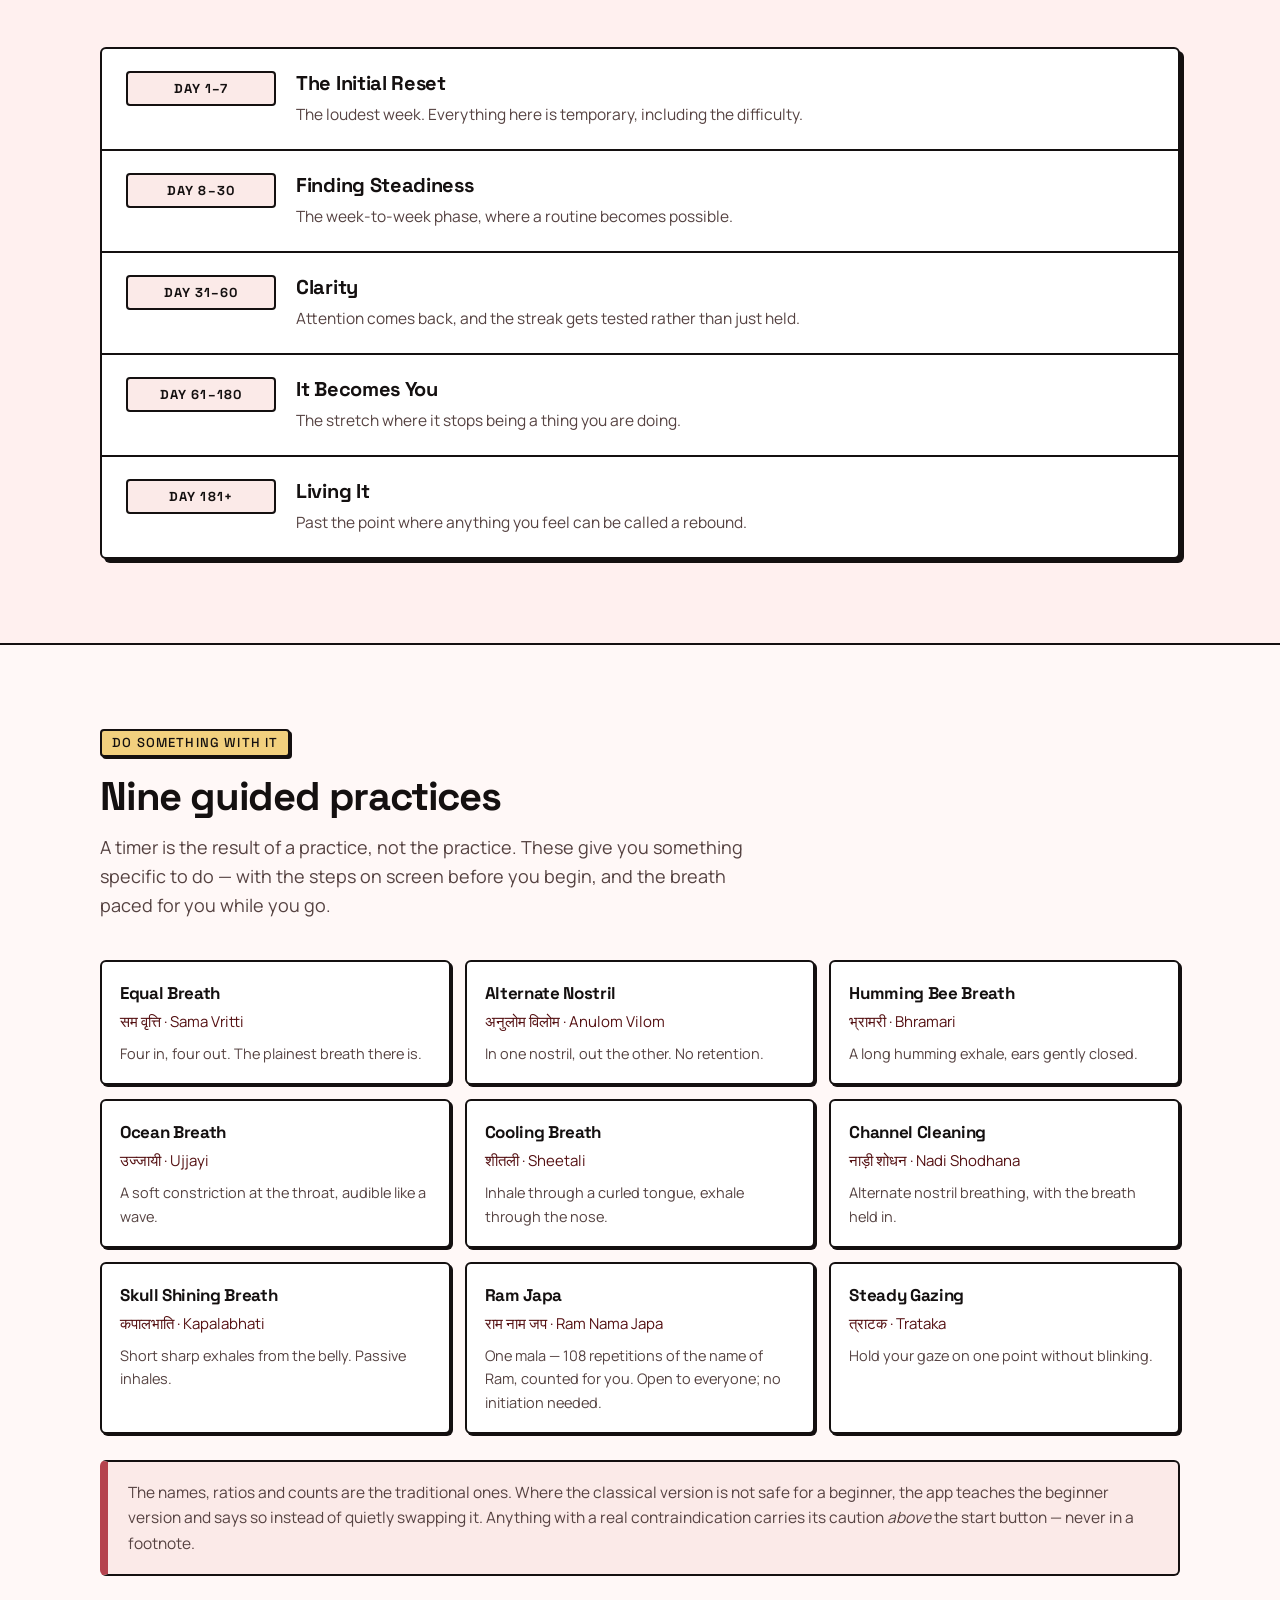
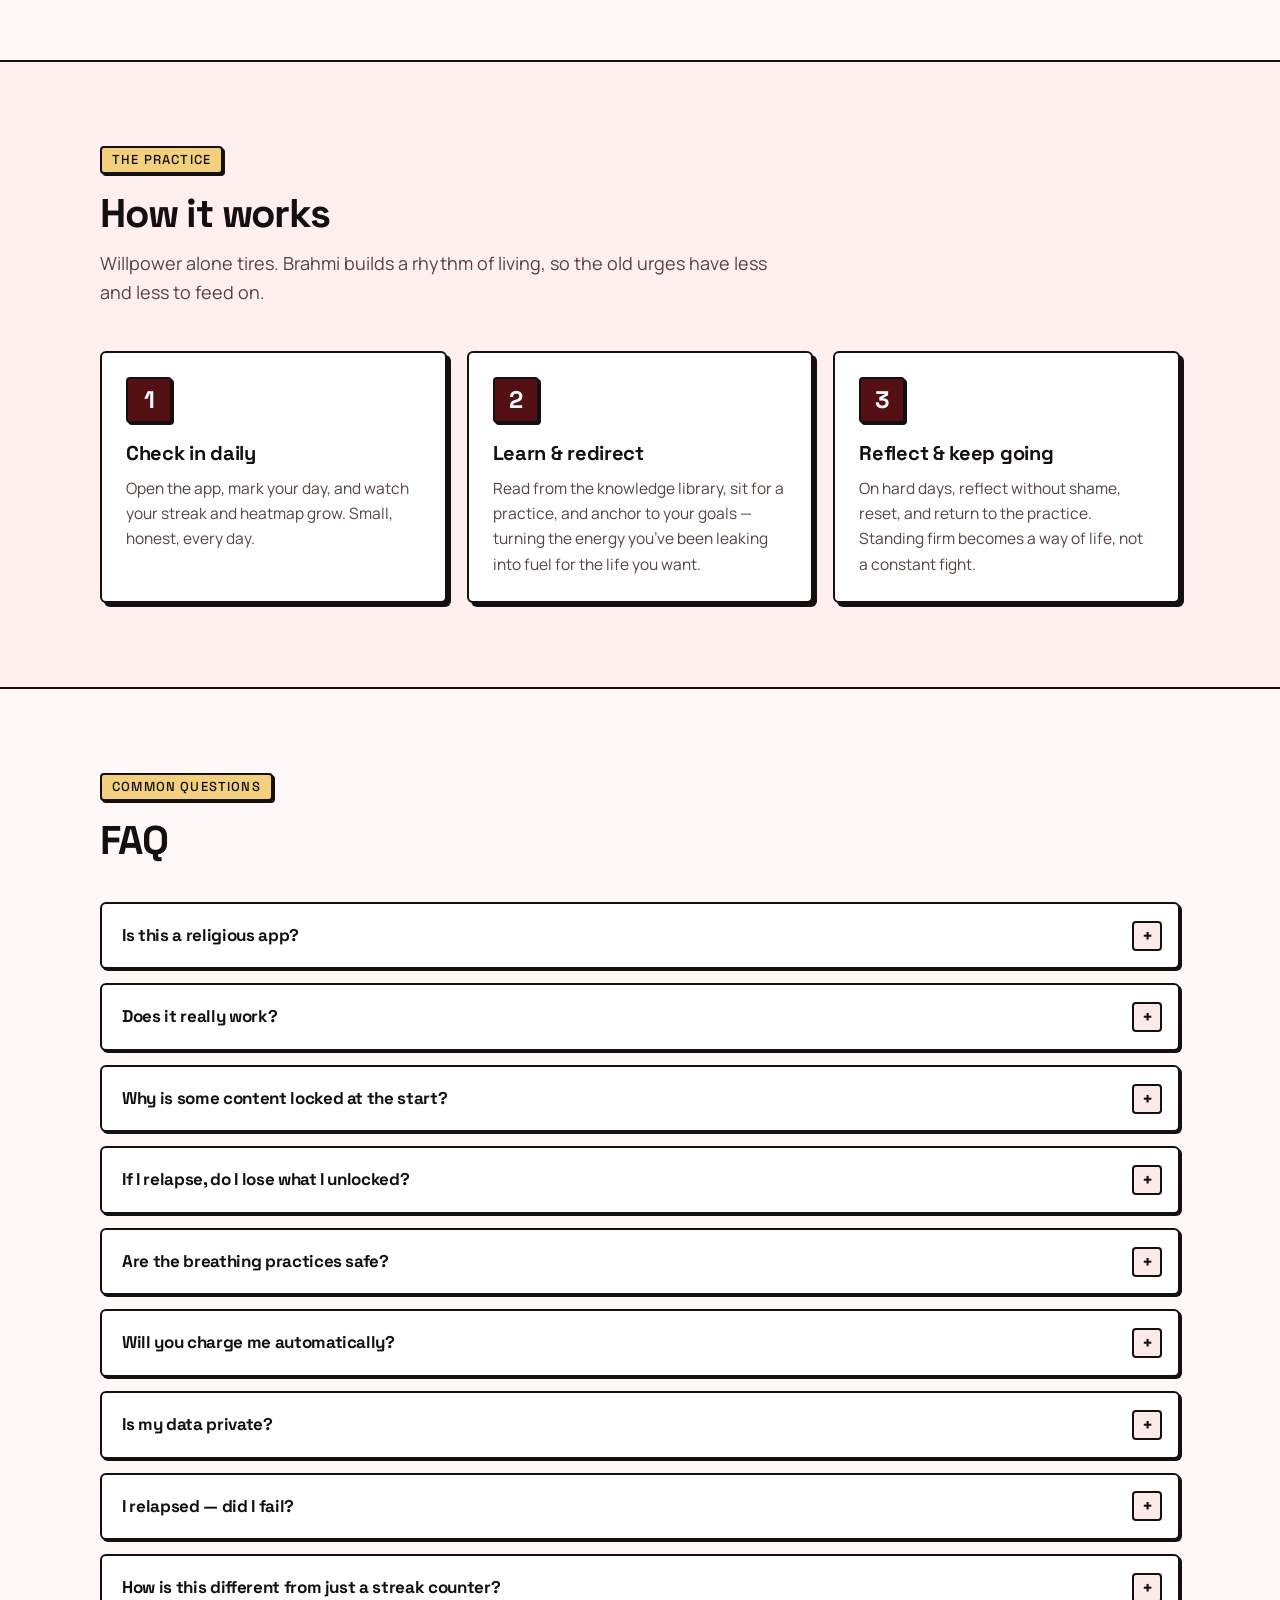
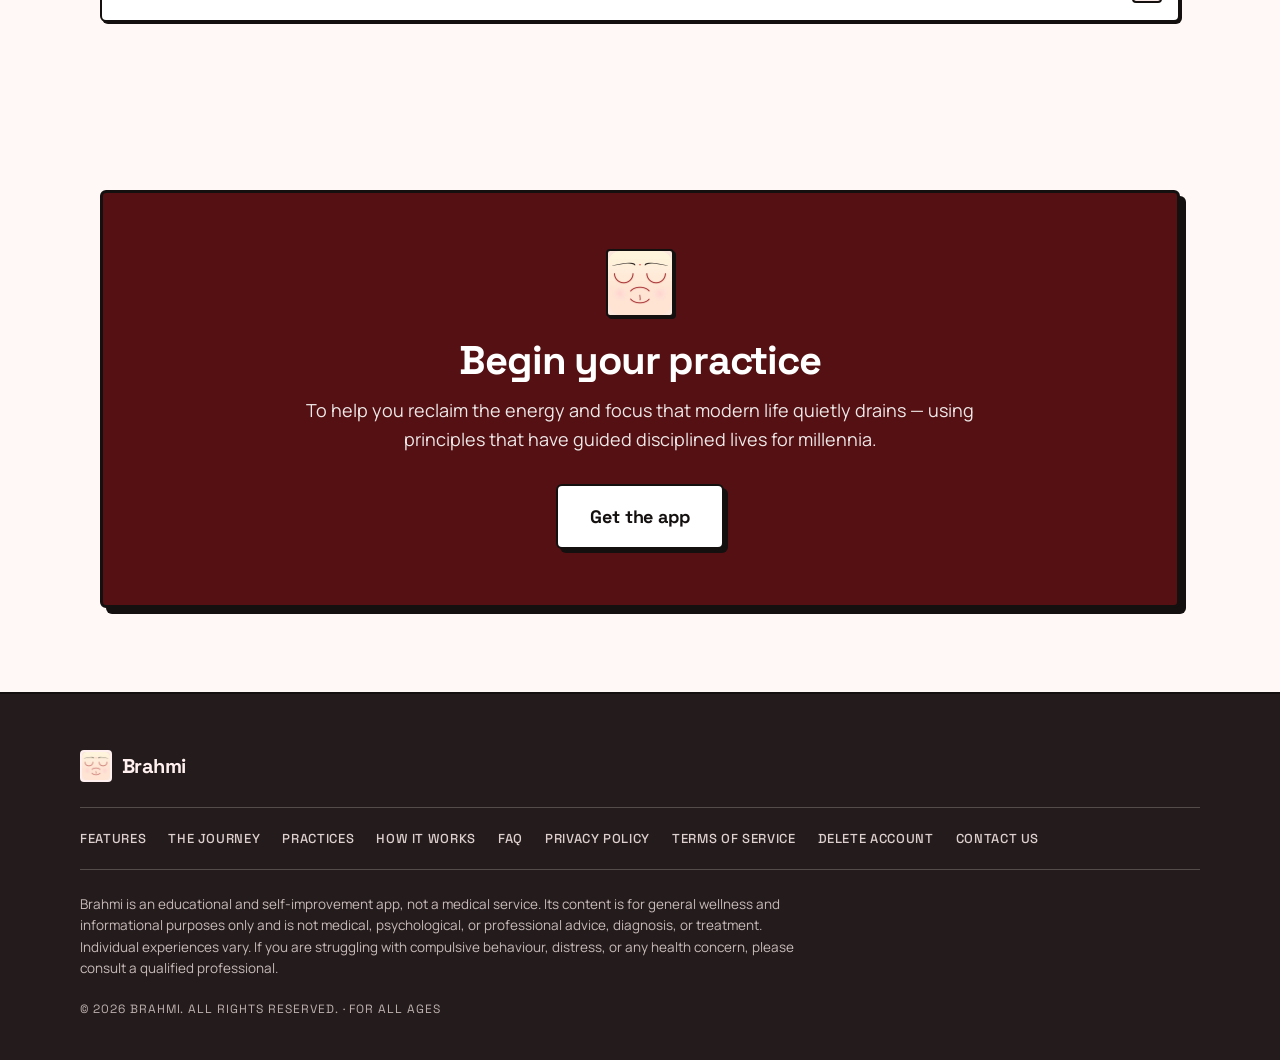
==== commit 0d6fd6d7: "Tidy Play badge: drop stale TODO, fix dangling hero-note separator Co-Authored-By: Claude Opus 5.5 <" ====
--- a/index.html
+++ b/index.html
@@ -72,12 +72,10 @@
         tradition.
       </p>
       <div class="store-badges">
-        <!-- TODO: store URL -->
         <!-- <a href="#" class="store-badge" aria-label="Download on the App Store">
           <svg viewBox="0 0 24 24" width="26" height="26" fill="currentColor" aria-hidden="true"><path d="M17.05 20.28c-.98.95-2.05.8-3.08.35-1.09-.46-2.09-.48-3.24 0-1.44.62-2.2.44-3.06-.35C2.79 15.25 3.51 7.59 9.05 7.31c1.35.07 2.29.74 3.08.8 1.18-.24 2.31-.93 3.57-.84 1.51.12 2.65.72 3.4 1.8-3.12 1.87-2.38 5.98.48 7.13-.57 1.5-1.31 2.99-2.54 4.09l.01-.01zM12.03 7.25c-.15-2.23 1.66-4.07 3.74-4.25.29 2.58-2.34 4.5-3.74 4.25z"/></svg>
           <span><small>Download on the</small>App Store</span>
         </a> -->
-        <!-- TODO: store URL -->
         <a href="https://play.google.com/store/apps/details?id=com.brahmi.app" class="store-badge" aria-label="Get it on Google Play">
           <svg viewBox="0 0 24 24" width="24" height="24" fill="currentColor" aria-hidden="true">
             <path
@@ -86,7 +84,7 @@
           <span><small>Get it on</small>Google Play</span>
         </a>
       </div>
-      <p class="hero-note"> &middot; For all ages</p>
+      <p class="hero-note">Now on Google Play &middot; For all ages</p>
     </section>
 
     <!-- ── What's in the box, in numbers ────────────────── -->
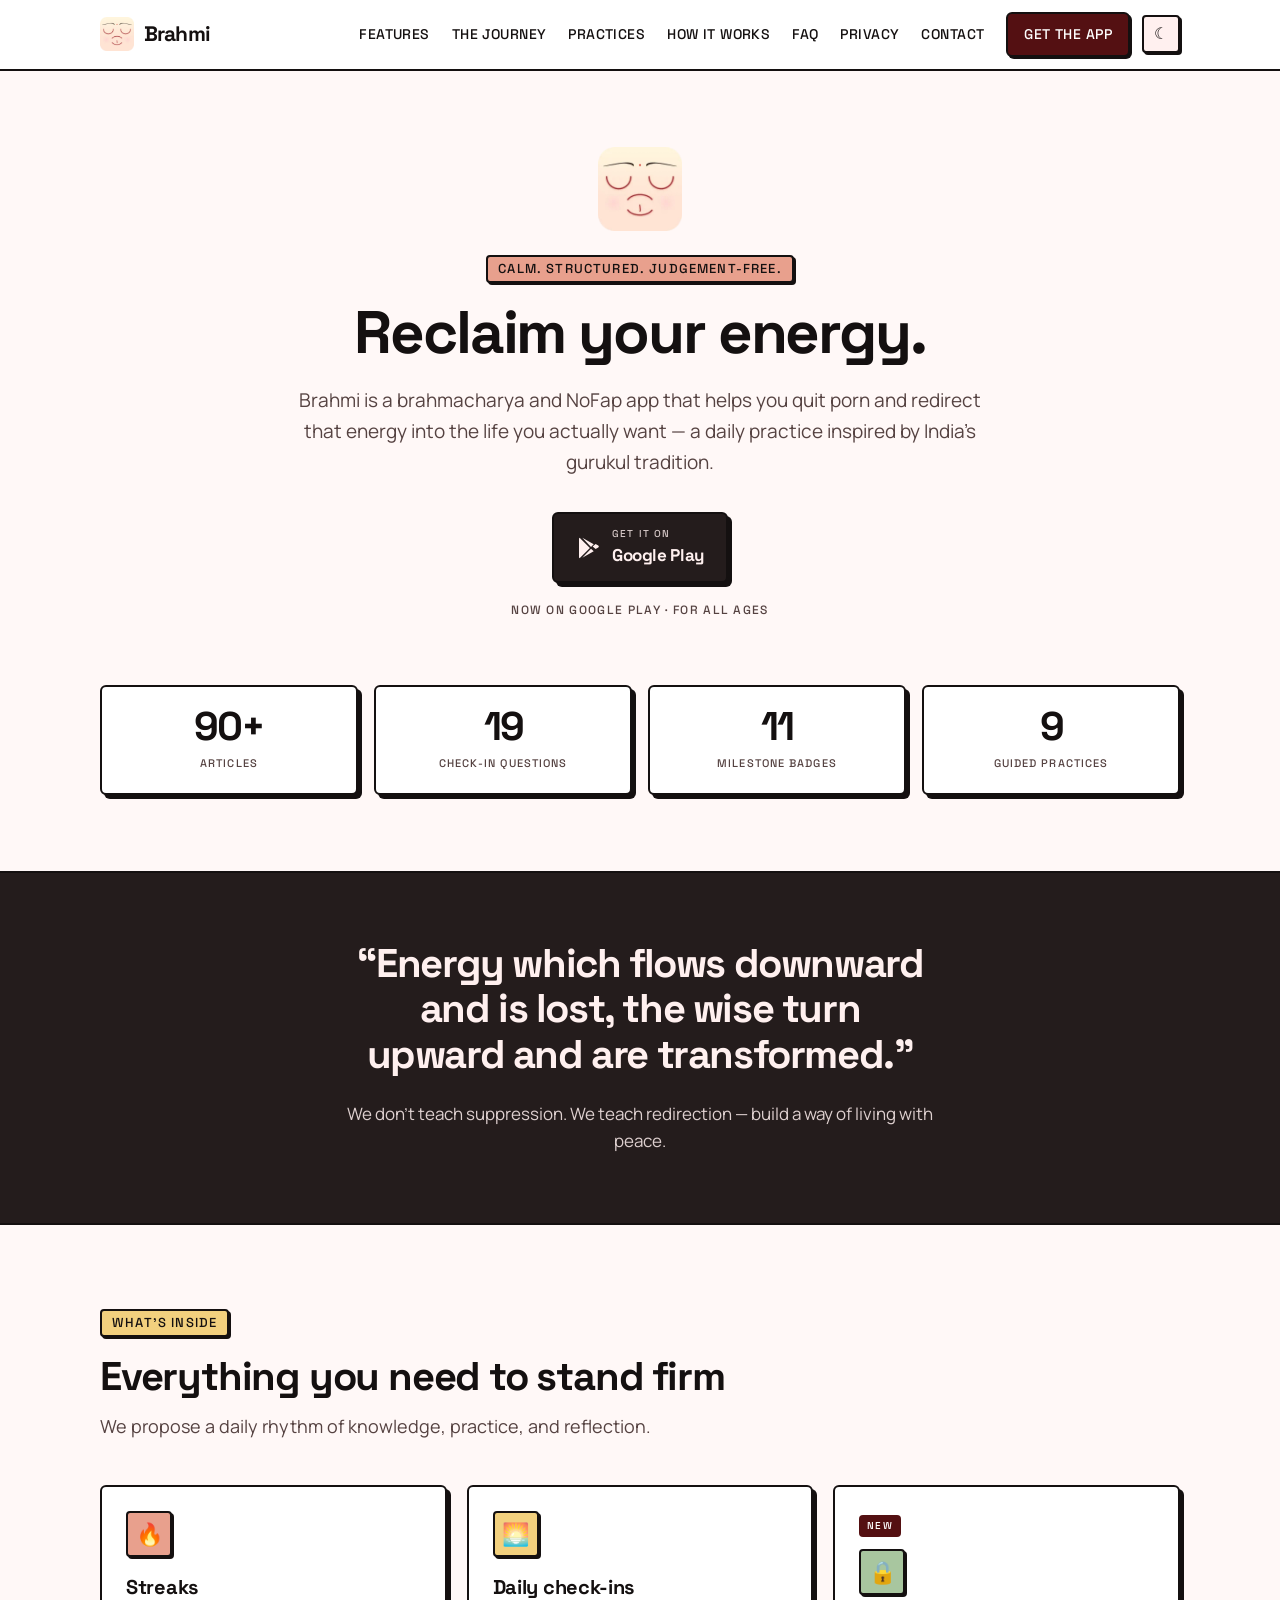
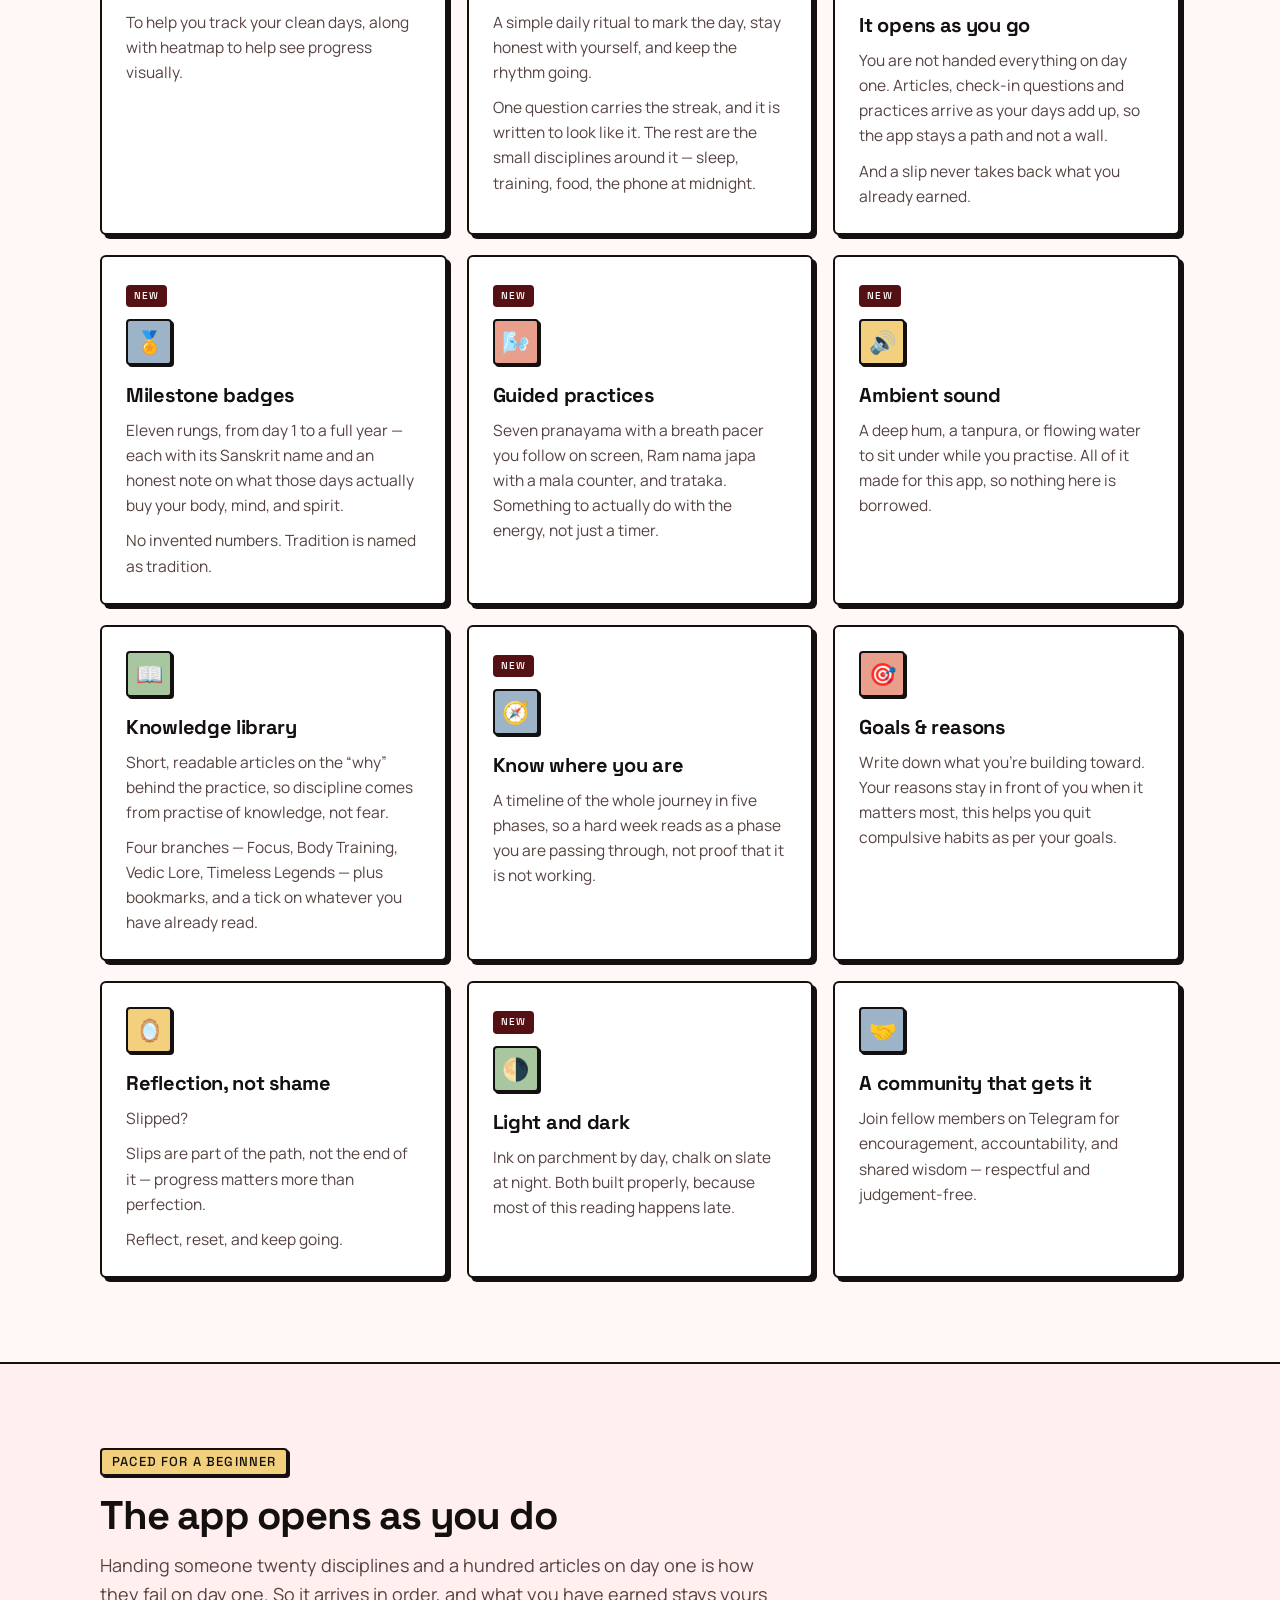
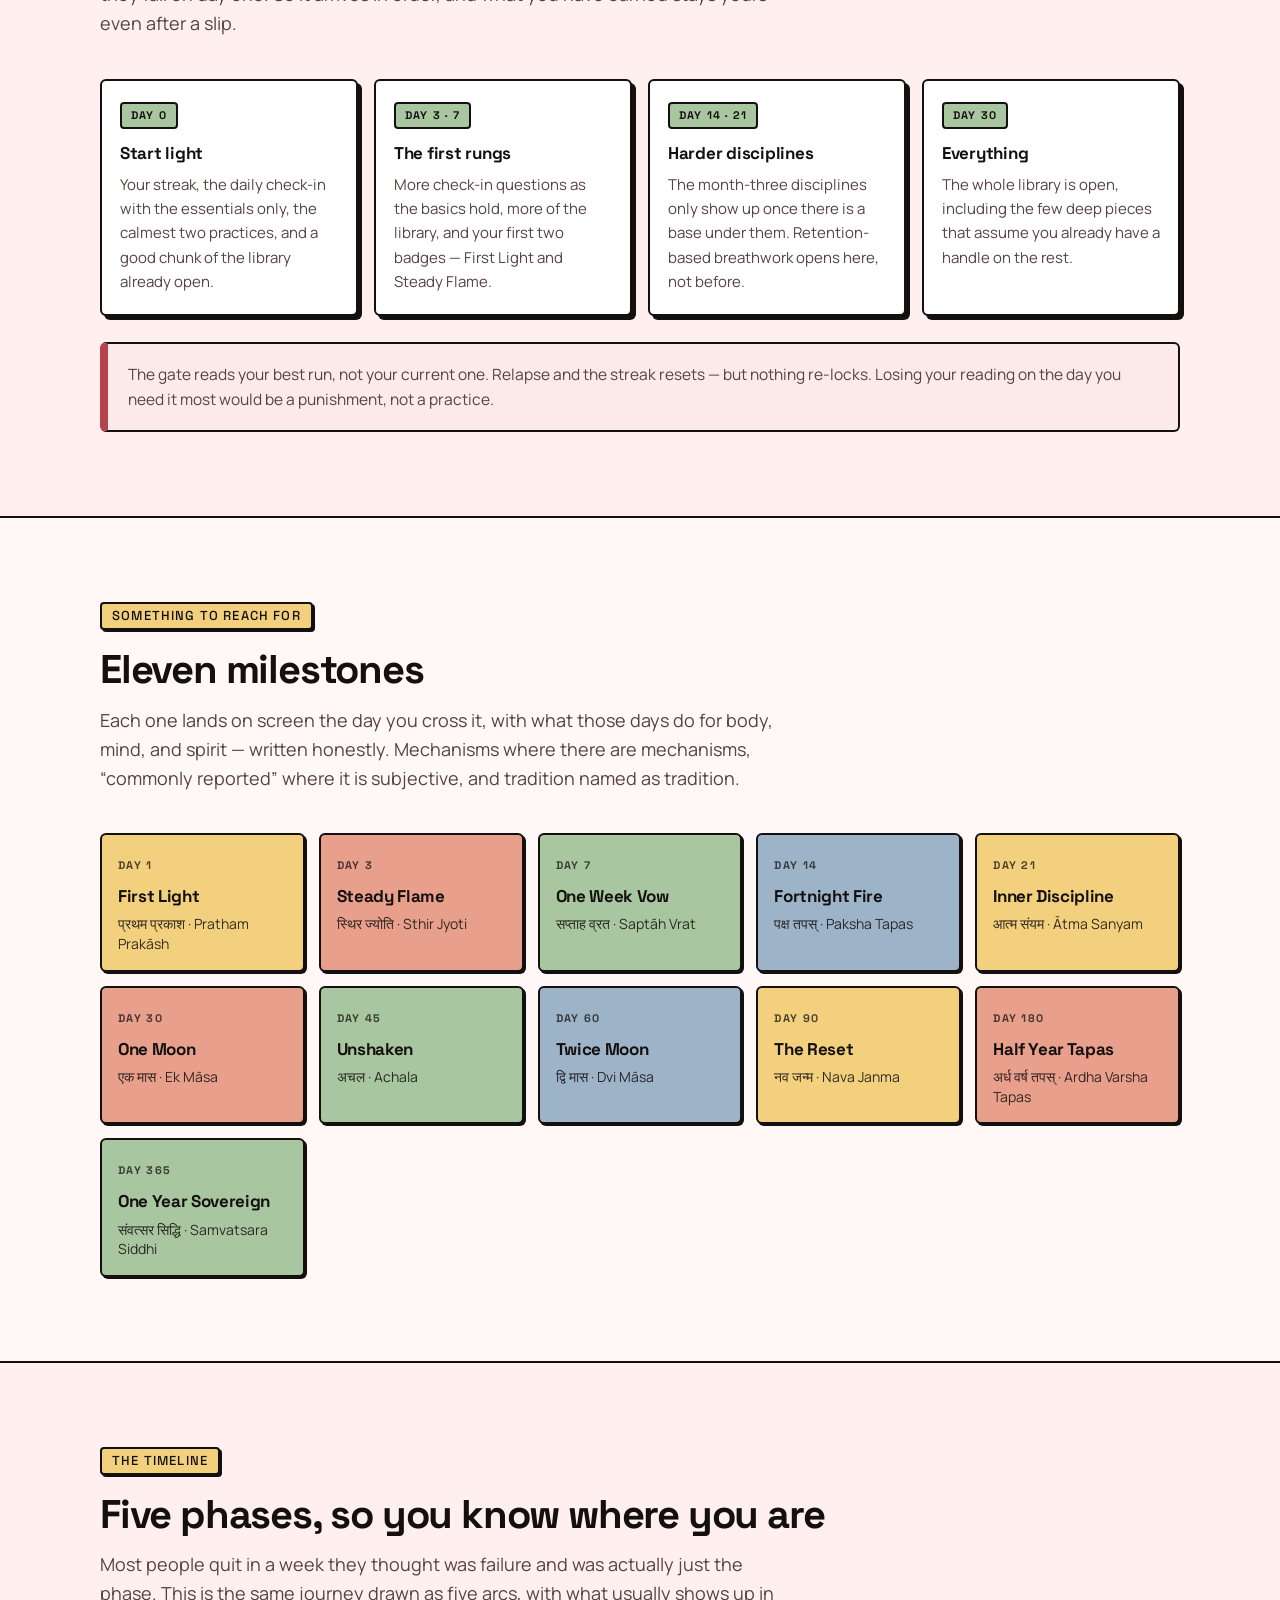
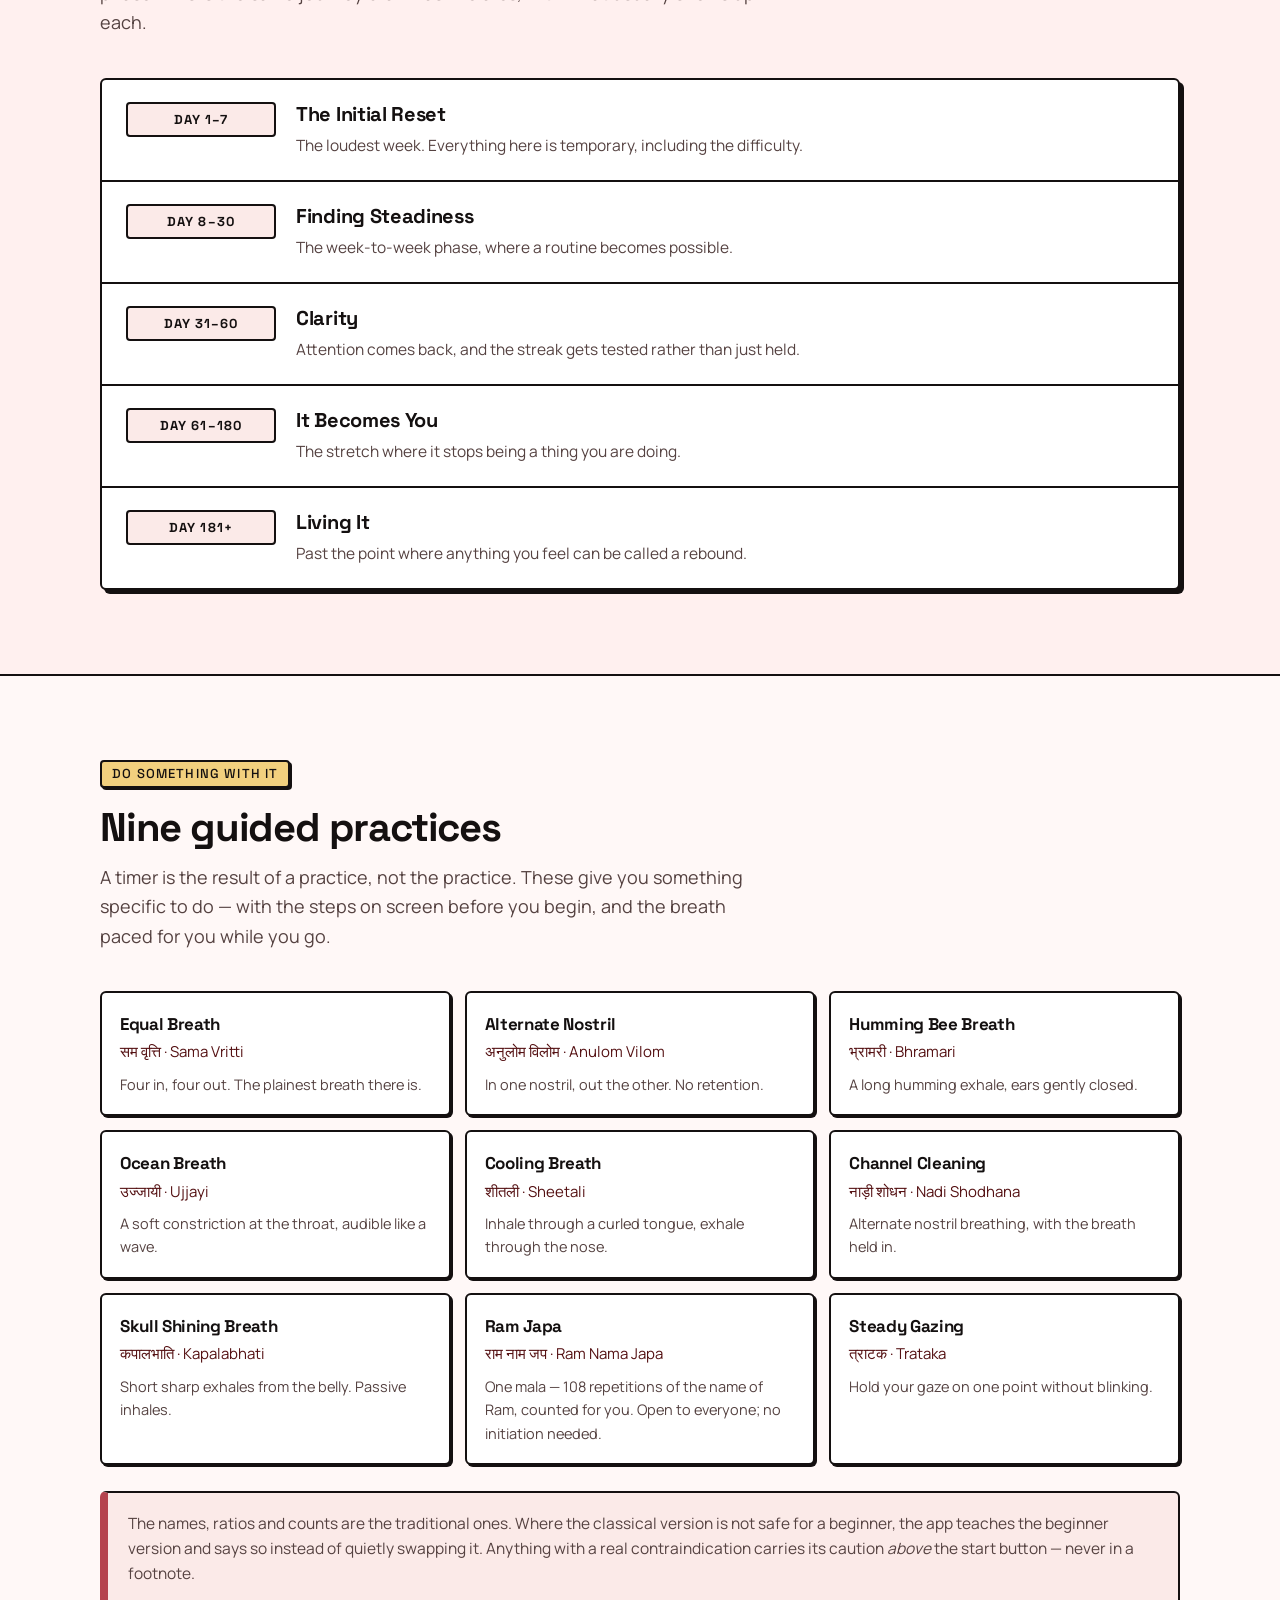
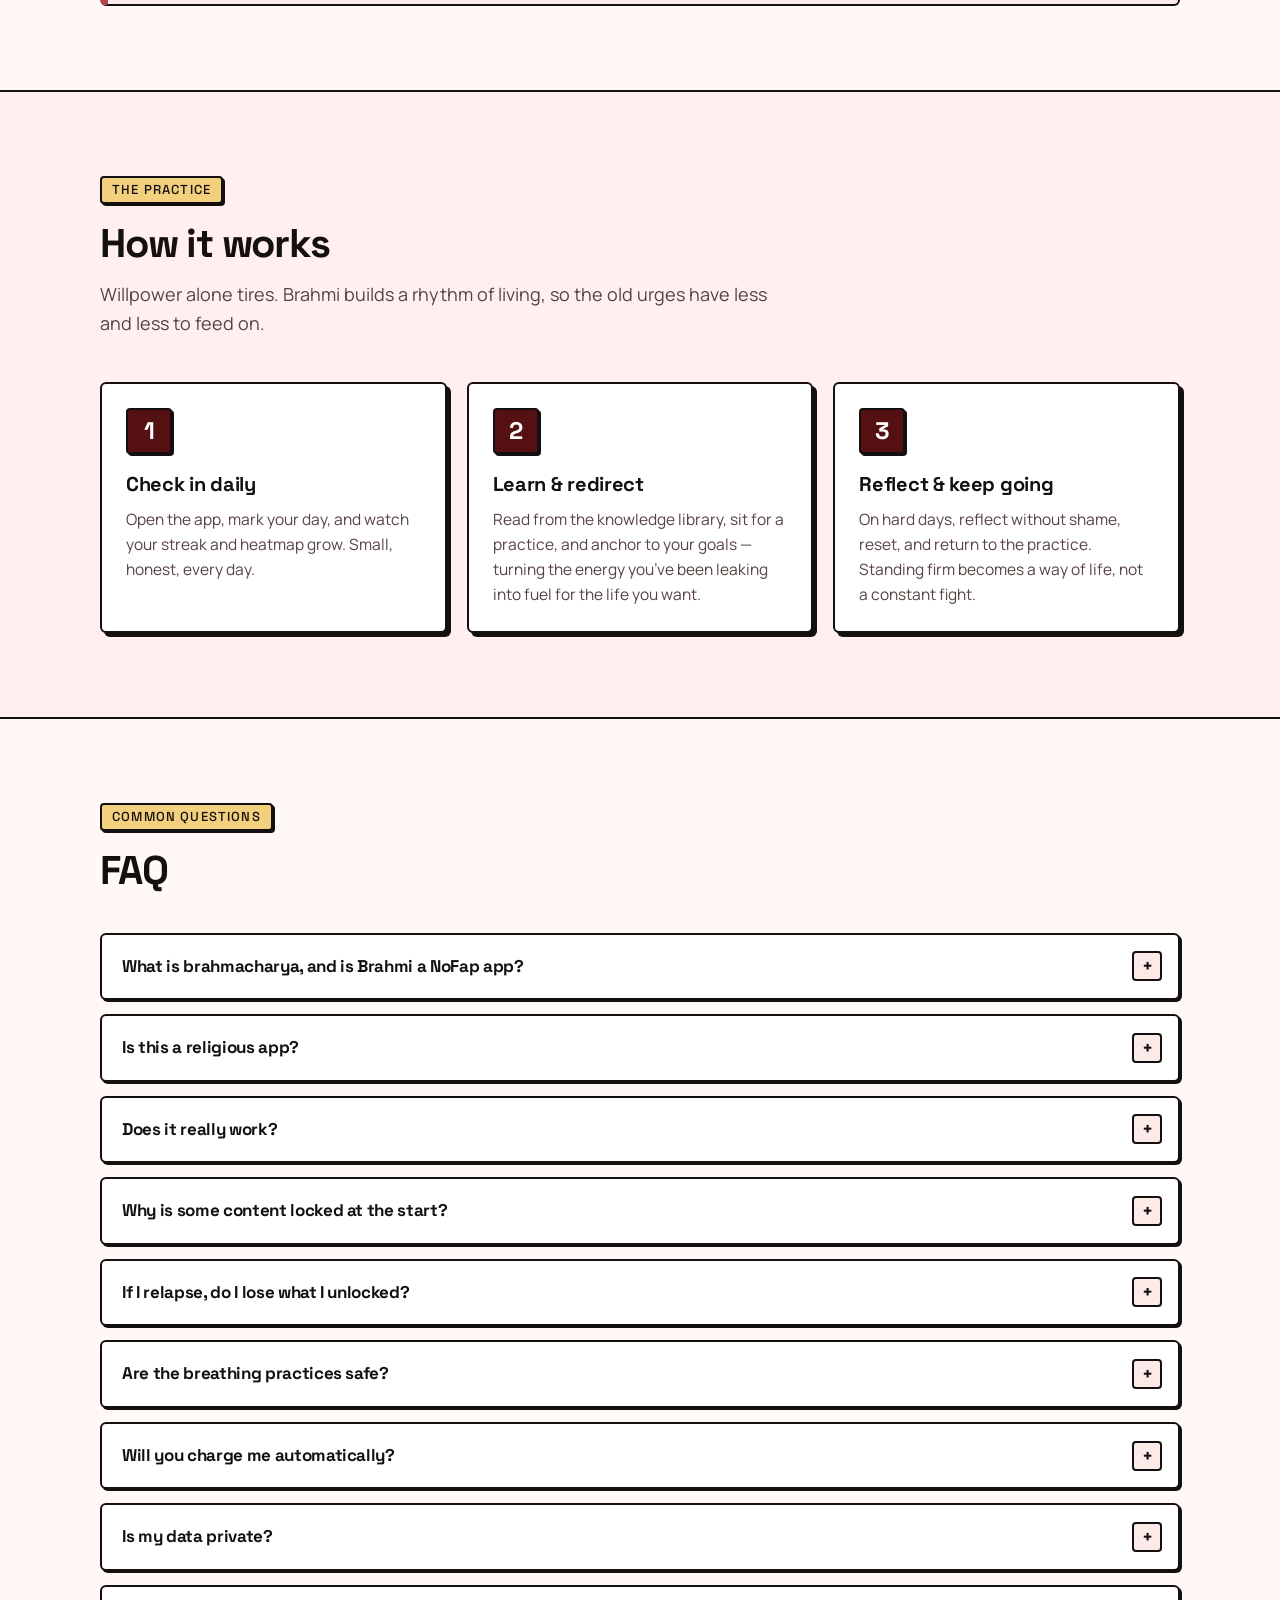
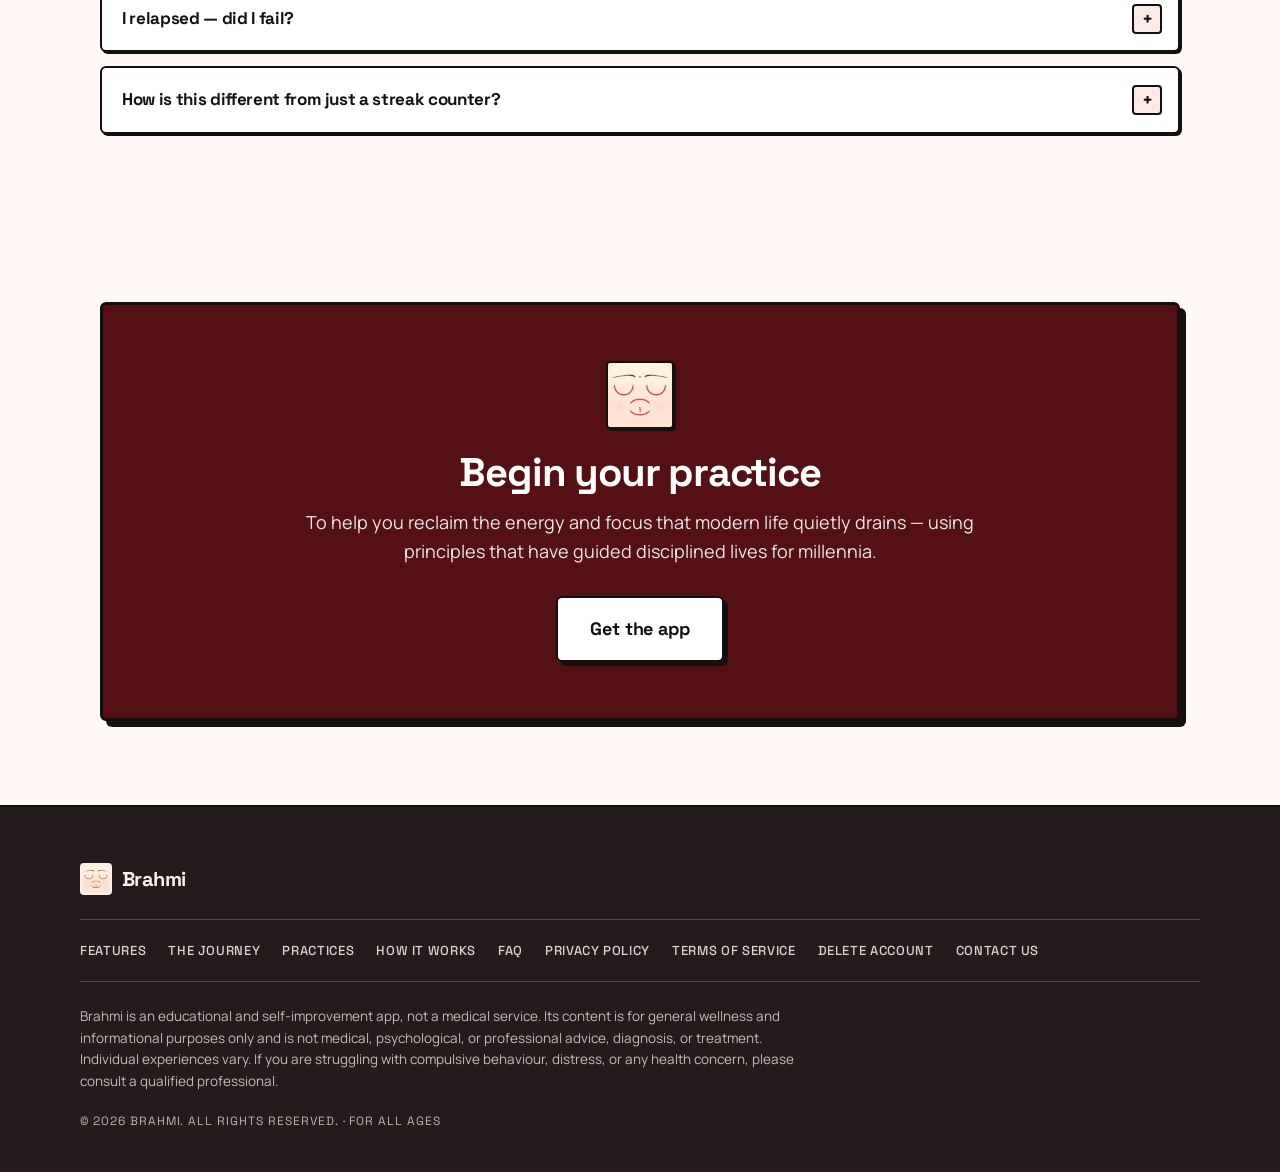
==== commit f45a3fda: "Target brahmacharya/NoFap search terms, add app schema, fix contrast and logo size - Title, meta and" ====
--- a/index.html
+++ b/index.html
@@ -4,16 +4,16 @@
 <head>
   <meta charset="UTF-8" />
   <meta name="viewport" content="width=device-width, initial-scale=1.0" />
-  <title>Brahmi | Assistant to Reclaim your energy &amp; Rebuild your life.</title>
+  <title>Brahmi — Brahmacharya &amp; NoFap App to Quit Porn</title>
   <link rel="canonical" href="https://brahmi.site/" />
-  <meta property="og:title" content="Brahmi — quit compulsive habits with a daily practice" />
+  <meta property="og:title" content="Brahmi — the brahmacharya &amp; NoFap app to quit porn" />
   <meta property="og:description"
-    content="Streaks, daily check-ins, guided pranayama, and a knowledge library. A calm self-improvement app inspired by India's gurukul tradition." />
+    content="An honest NoFap streak tracker, daily check-ins, guided pranayama and 90+ articles on brahmacharya — a calm way to quit porn, rooted in India's gurukul tradition." />
   <meta property="og:url" content="https://brahmi.site/" />
   <meta property="og:type" content="website" />
   <meta property="og:image" content="https://brahmi.site/assets/logo.webp" />
   <meta name="description"
-    content="Brahmi is a calm, structured self-improvement app for quitting compulsive habits — streaks, daily check-ins, day-by-day unlocks, milestone badges, guided pranayama, and a knowledge library rooted in India's gurukul tradition." />
+    content="Brahmi is a brahmacharya and NoFap app to quit porn: an honest streak tracker, daily check-ins, guided pranayama and 90+ articles rooted in India's gurukul tradition." />
   <meta name="theme-color" content="#FFF8F7" media="(prefers-color-scheme: light)" />
   <meta name="theme-color" content="#141010" media="(prefers-color-scheme: dark)" />
   <link rel="icon" type="image/png" href="assets/logo.webp" />
@@ -32,6 +32,40 @@
   <!-- Apply the saved theme before first paint, so a dark-mode visitor never
        gets a white flash. The toggle itself is injected by script.js. -->
   <script>try { var t = localStorage.getItem('brahmi-theme'); if (t) document.documentElement.setAttribute('data-theme', t); } catch (e) { }</script>
+  <script type="application/ld+json">
+  {
+    "@context": "https://schema.org",
+    "@graph": [
+      {
+        "@type": "Organization",
+        "@id": "https://brahmi.site/#org",
+        "name": "Codenta Studio",
+        "url": "https://brahmi.site/",
+        "logo": "https://brahmi.site/assets/logo.webp",
+        "email": "codentas@gmail.com"
+      },
+      {
+        "@type": "WebSite",
+        "@id": "https://brahmi.site/#website",
+        "name": "Brahmi",
+        "url": "https://brahmi.site/",
+        "publisher": { "@id": "https://brahmi.site/#org" }
+      },
+      {
+        "@type": "MobileApplication",
+        "@id": "https://brahmi.site/#app",
+        "name": "Brahmi",
+        "description": "A brahmacharya and NoFap app to quit porn: an honest streak tracker, daily check-ins, guided pranayama and a knowledge library rooted in India's gurukul tradition.",
+        "operatingSystem": "Android",
+        "applicationCategory": "HealthApplication",
+        "url": "https://brahmi.site/",
+        "installUrl": "https://play.google.com/store/apps/details?id=com.brahmi.app",
+        "image": "https://brahmi.site/assets/logo.webp",
+        "publisher": { "@id": "https://brahmi.site/#org" }
+      }
+    ]
+  }
+  </script>
 </head>
 
 <body>
@@ -40,7 +74,7 @@
   <header class="navbar">
     <nav class="nav-inner">
       <a class="brand" href="#top">
-        <img src="assets/logo.webp" alt="Brahmi app icon" class="brand-icon" />
+        <img src="assets/logo-192.webp" alt="Brahmi app icon" class="brand-icon" />
         <span class="brand-name">Brahmi</span>
       </a>
       <button class="nav-toggle" aria-label="Open menu" aria-expanded="false" aria-controls="nav-menu">
@@ -63,12 +97,12 @@
 
     <!-- ── Hero ─────────────────────────────────────────── -->
     <section class="hero" id="get">
-      <img src="assets/logo.webp" alt="Brahmi" class="hero-icon" width="96" height="96" fetchpriority="high" />
+      <img src="assets/logo-192.webp" alt="Brahmi" class="hero-icon" width="96" height="96" fetchpriority="high" />
       <p class="eyebrow">Calm. Structured. Judgement-free.</p>
       <h1>Reclaim your energy.</h1>
       <p class="hero-sub">
-        Brahmi helps you quit compulsive habits by redirecting your energy into the
-        life you actually want — a daily practice inspired by India&rsquo;s gurukul
+        Brahmi is a brahmacharya and NoFap app that helps you quit porn and redirect
+        that energy into the life you actually want — a daily practice inspired by India&rsquo;s gurukul
         tradition.
       </p>
       <div class="store-badges">
@@ -76,7 +110,7 @@
           <svg viewBox="0 0 24 24" width="26" height="26" fill="currentColor" aria-hidden="true"><path d="M17.05 20.28c-.98.95-2.05.8-3.08.35-1.09-.46-2.09-.48-3.24 0-1.44.62-2.2.44-3.06-.35C2.79 15.25 3.51 7.59 9.05 7.31c1.35.07 2.29.74 3.08.8 1.18-.24 2.31-.93 3.57-.84 1.51.12 2.65.72 3.4 1.8-3.12 1.87-2.38 5.98.48 7.13-.57 1.5-1.31 2.99-2.54 4.09l.01-.01zM12.03 7.25c-.15-2.23 1.66-4.07 3.74-4.25.29 2.58-2.34 4.5-3.74 4.25z"/></svg>
           <span><small>Download on the</small>App Store</span>
         </a> -->
-        <a href="https://play.google.com/store/apps/details?id=com.brahmi.app" class="store-badge" aria-label="Get it on Google Play">
+        <a href="https://play.google.com/store/apps/details?id=com.brahmi.app" class="store-badge">
           <svg viewBox="0 0 24 24" width="24" height="24" fill="currentColor" aria-hidden="true">
             <path
               d="M3.61 1.81c-.36.19-.61.57-.61 1.07v18.24c0 .5.25.88.61 1.07l10.29-10.19L3.61 1.81zm11.4 9.09l2.71-2.68-11.4-6.45 8.69 9.13zm4.62 2.1l2.6-1.47c.83-.47.83-1.59 0-2.06l-2.6-1.47-2.99 2.5 2.99 2.5zm-13.31 8.79l11.4-6.45-2.71-2.68-8.69 9.13z" />
@@ -387,6 +421,13 @@
       <h2>FAQ</h2>
       <div class="faq-list">
         <details class="faq-item">
+          <summary>What is brahmacharya, and is Brahmi a NoFap app?</summary>
+          <p>Brahmacharya is the yogic discipline of conserving and directing your energy — one of the five yamas in
+            Patanjali&rsquo;s Yoga Sutras. NoFap is the modern take on the same idea: quitting porn and compulsive
+            masturbation. Brahmi works for both. It keeps an honest NoFap streak, and adds the daily practice,
+            knowledge and rhythm that brahmacharya brings to it.</p>
+        </details>
+        <details class="faq-item">
           <summary>Is this a religious app?</summary>
           <p>No. Brahmi draws inspiration from India&rsquo;s gurukul traditions, but it&rsquo;s a secular
             self-improvement app open to anyone, of any background or belief.</p>
@@ -444,7 +485,7 @@
     <!-- ── Closing CTA ──────────────────────────────────── -->
     <section class="section cta-band">
       <div class="cta-inner">
-        <img src="assets/logo.webp" alt="Brahmi app icon" class="cta-icon" />
+        <img src="assets/logo-192.webp" alt="Brahmi app icon" class="cta-icon" />
         <h2>Begin your practice</h2>
         <p class="section-sub">To help you reclaim the energy and focus that modern life quietly drains — using
           principles that have guided disciplined lives for millennia.</p>
@@ -458,7 +499,7 @@
   <footer class="footer">
     <div class="footer-inner">
       <div class="footer-brand">
-        <img src="assets/logo.webp" alt="Brahmi" class="footer-icon" />
+        <img src="assets/logo-192.webp" alt="Brahmi" class="footer-icon" />
         <span>Brahmi</span>
       </div>
       <nav class="footer-links">
--- a/style.css
+++ b/style.css
@@ -84,7 +84,7 @@
     --secondary: #FF8A7A;
 
     --clay: #8C5245;
-    --sand: #8A7233;
+    --sand: #7D672E;
     --moss: #4E6647;
     --slate: #4A5D6E;
     --on-accent: #F5EAE9;
@@ -114,7 +114,7 @@
   --secondary: #FF8A7A;
 
   --clay: #8C5245;
-  --sand: #8A7233;
+  --sand: #7D672E;
   --moss: #4E6647;
   --slate: #4A5D6E;
   --on-accent: #F5EAE9;
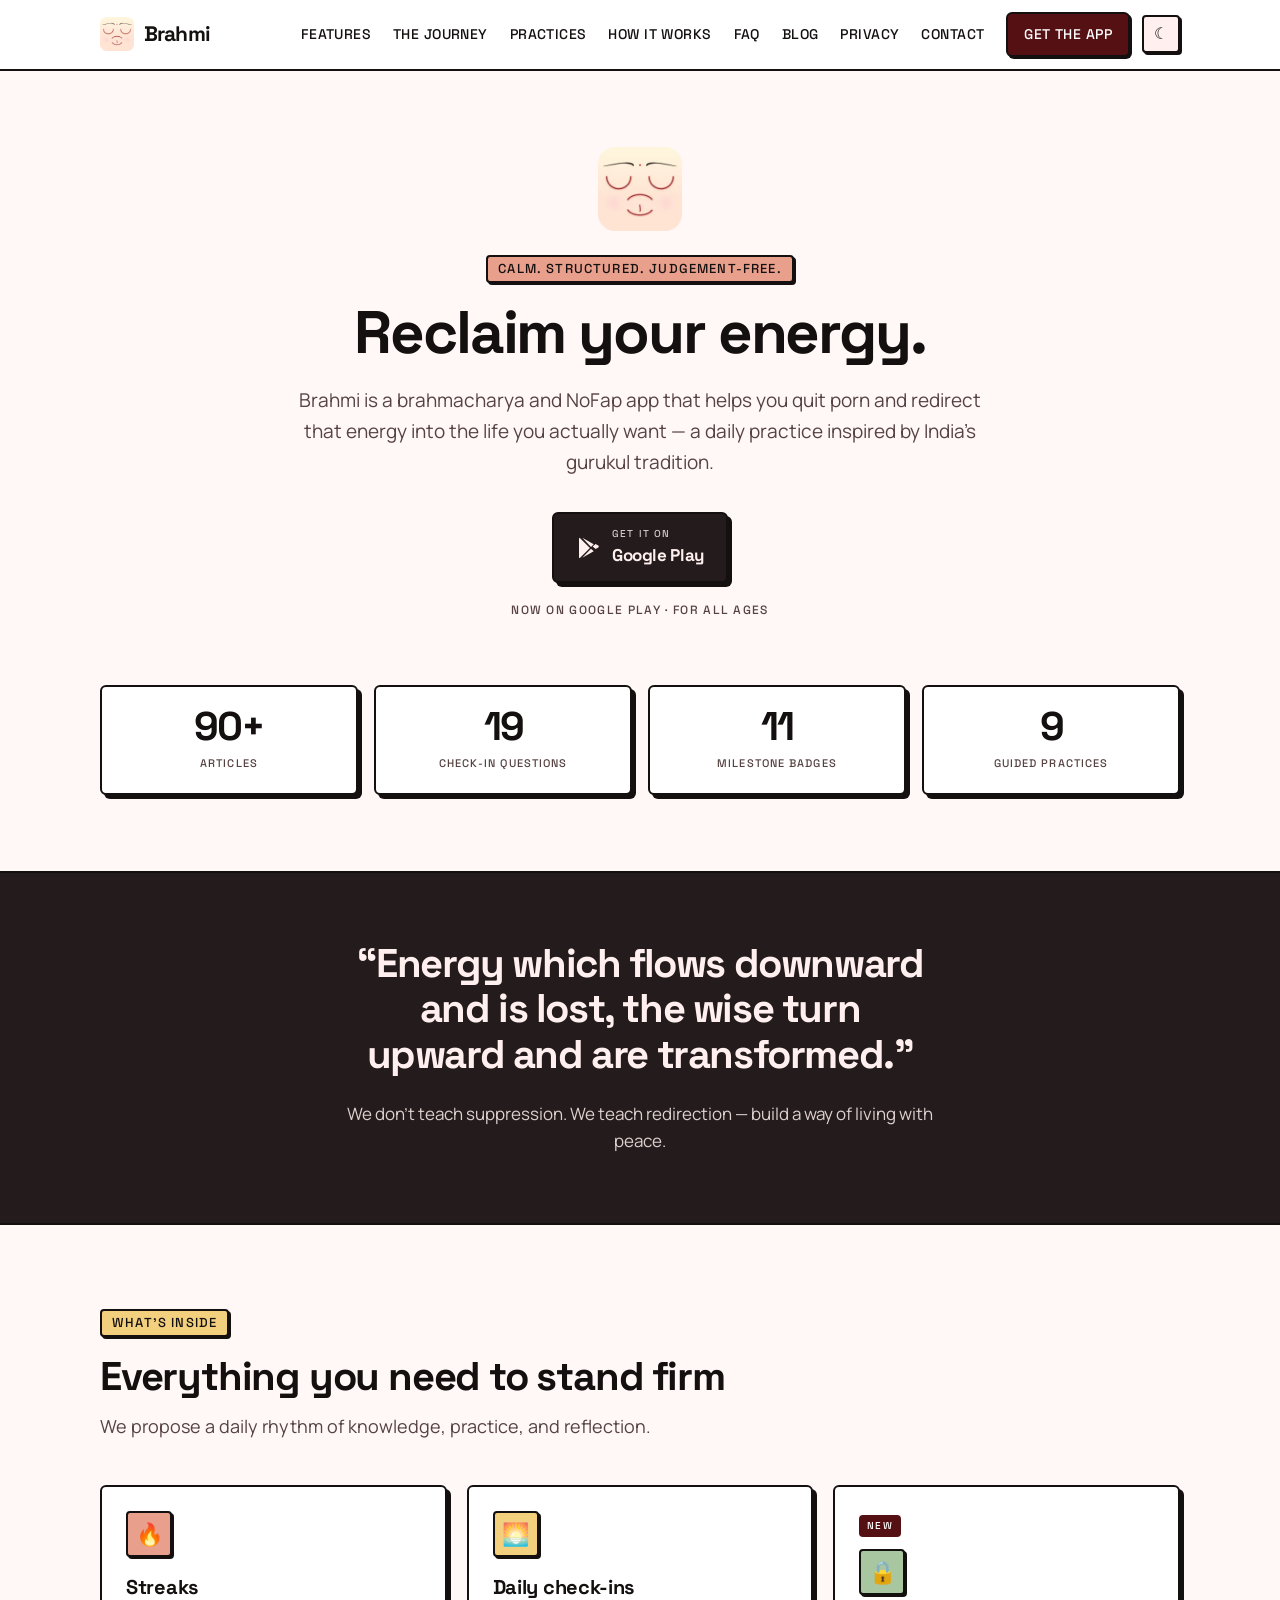
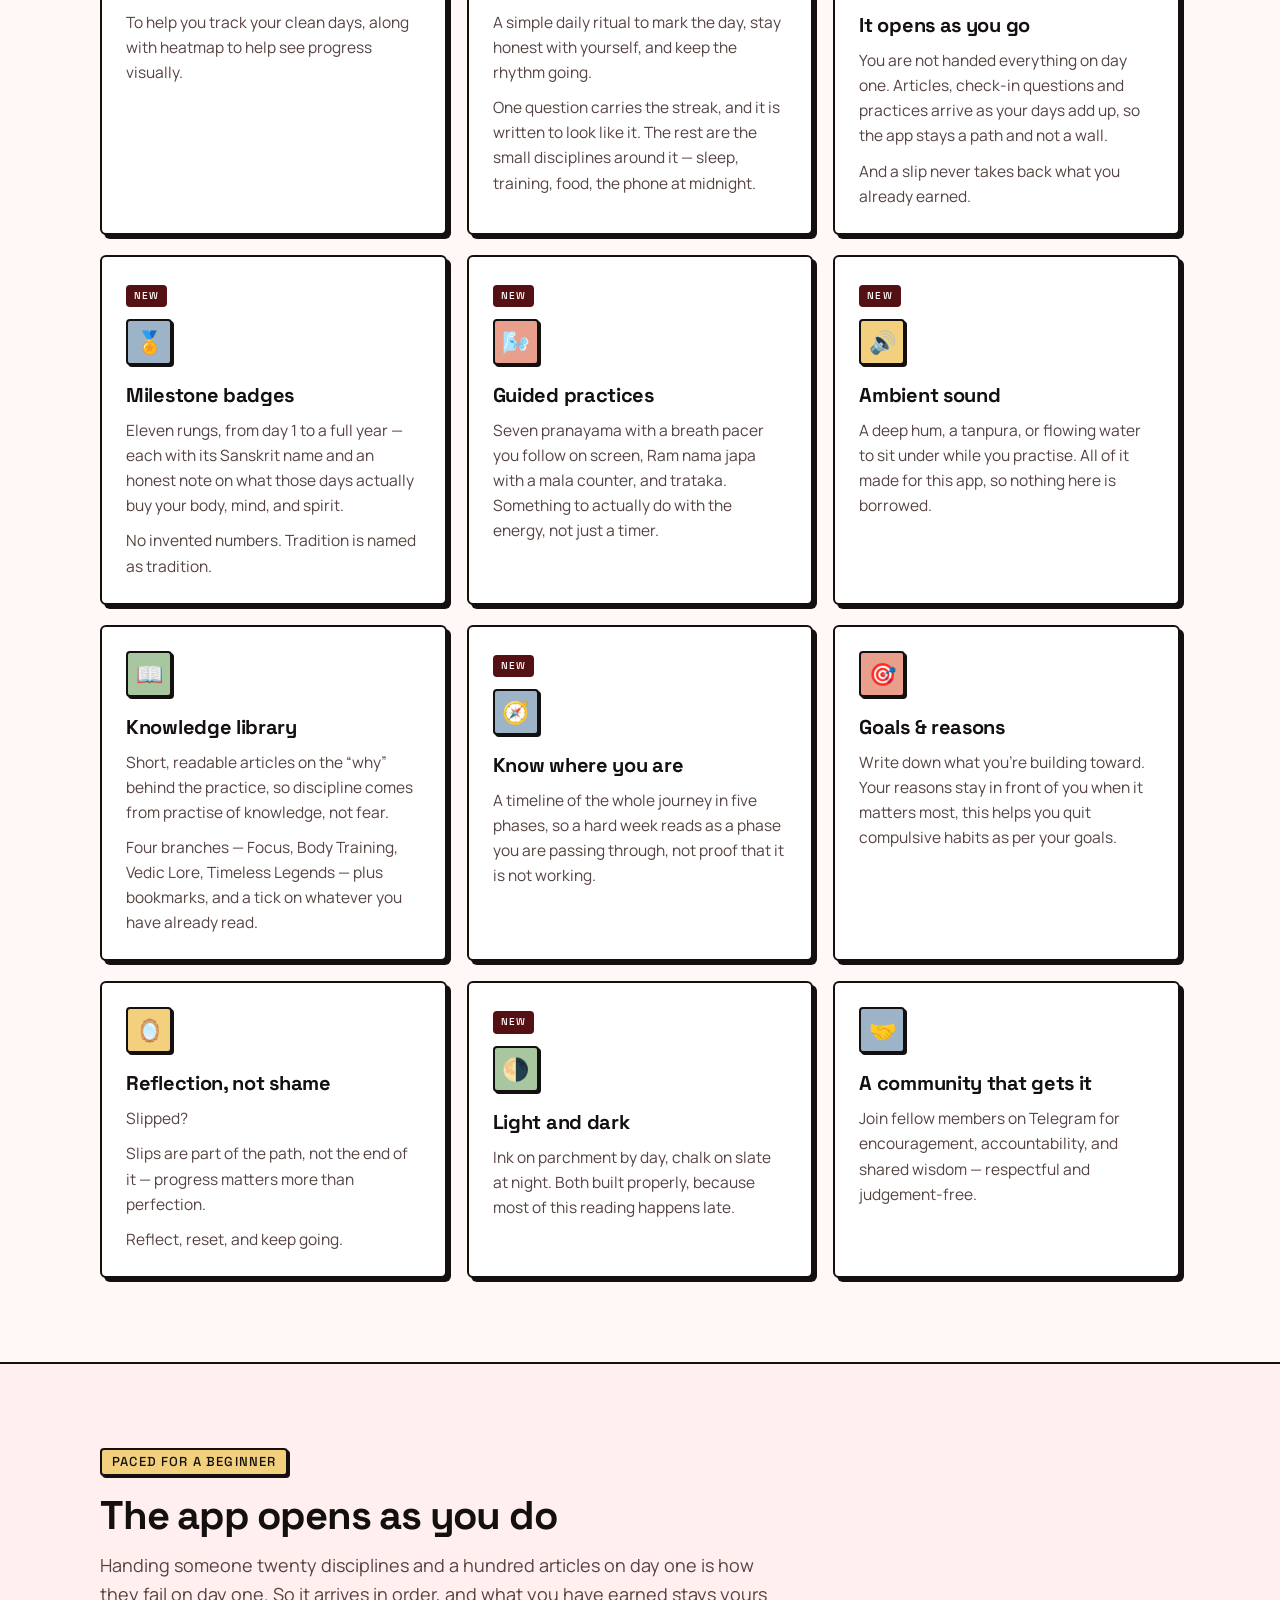
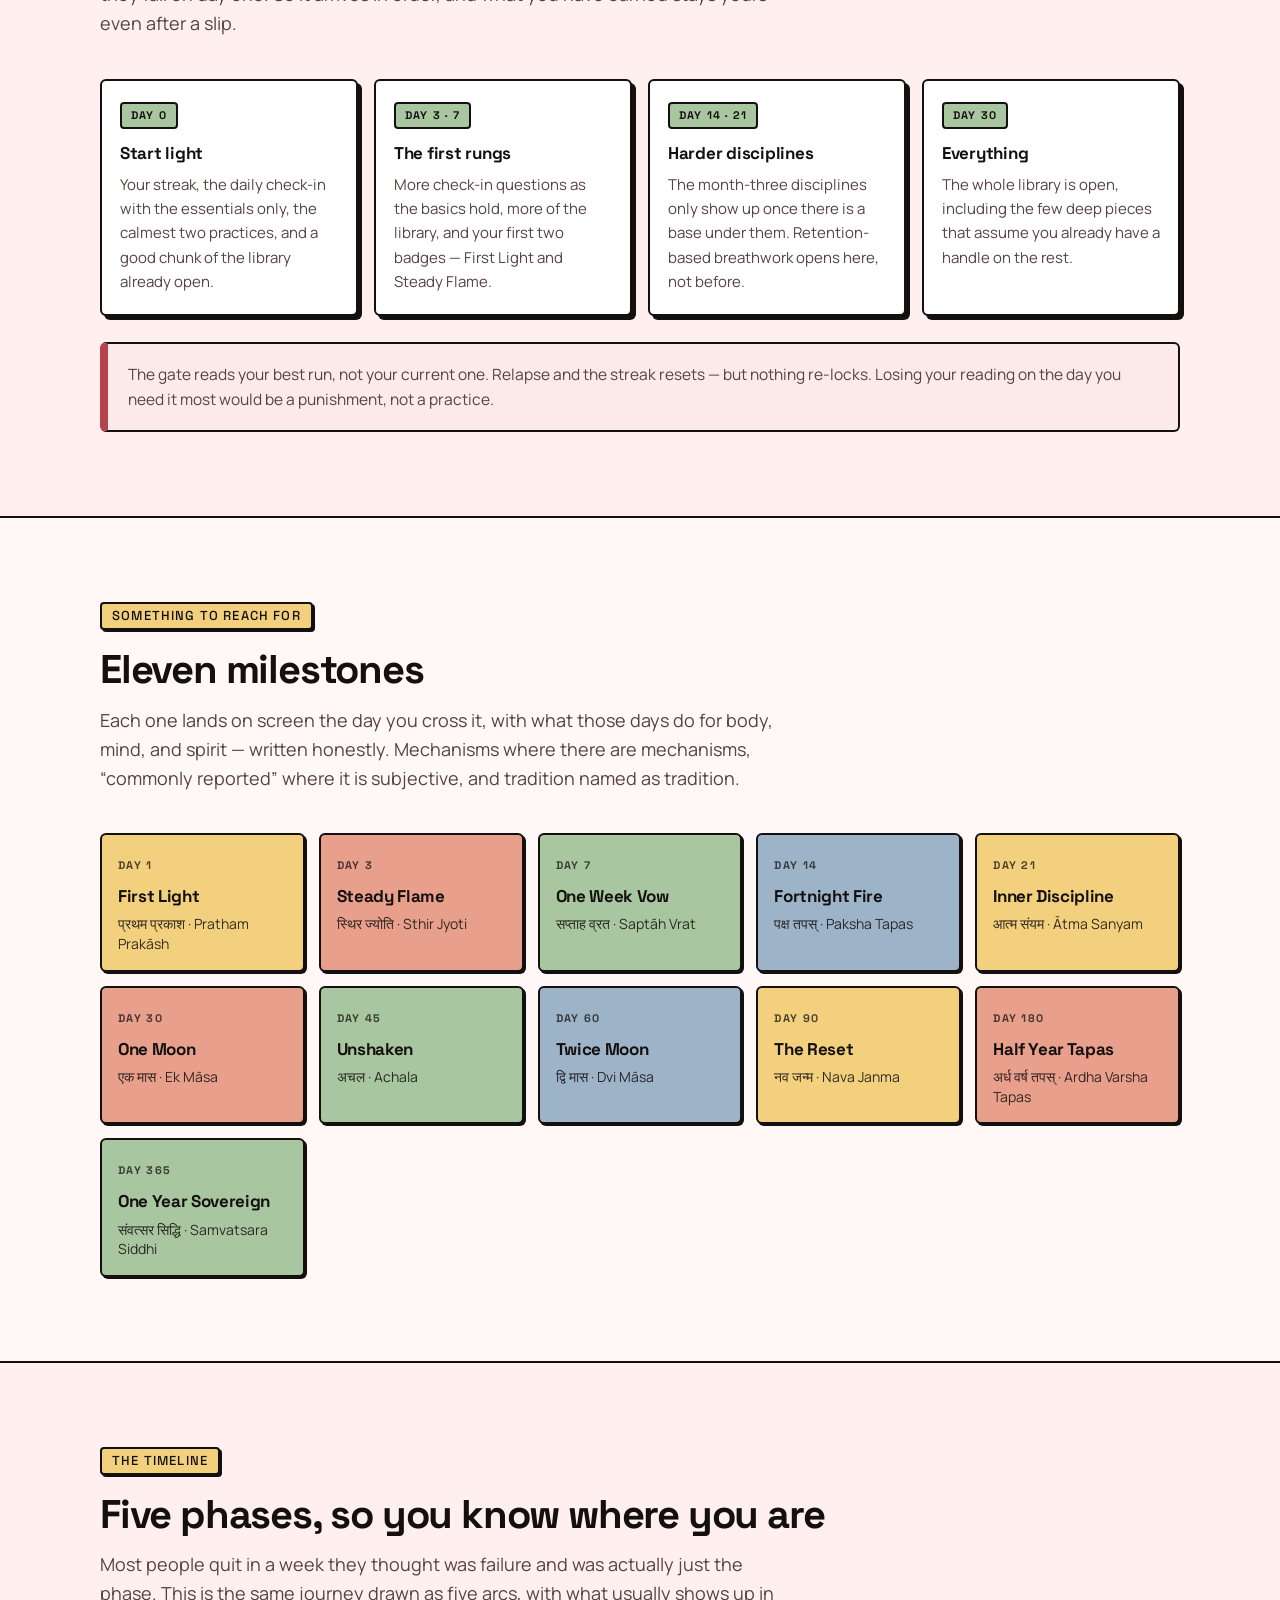
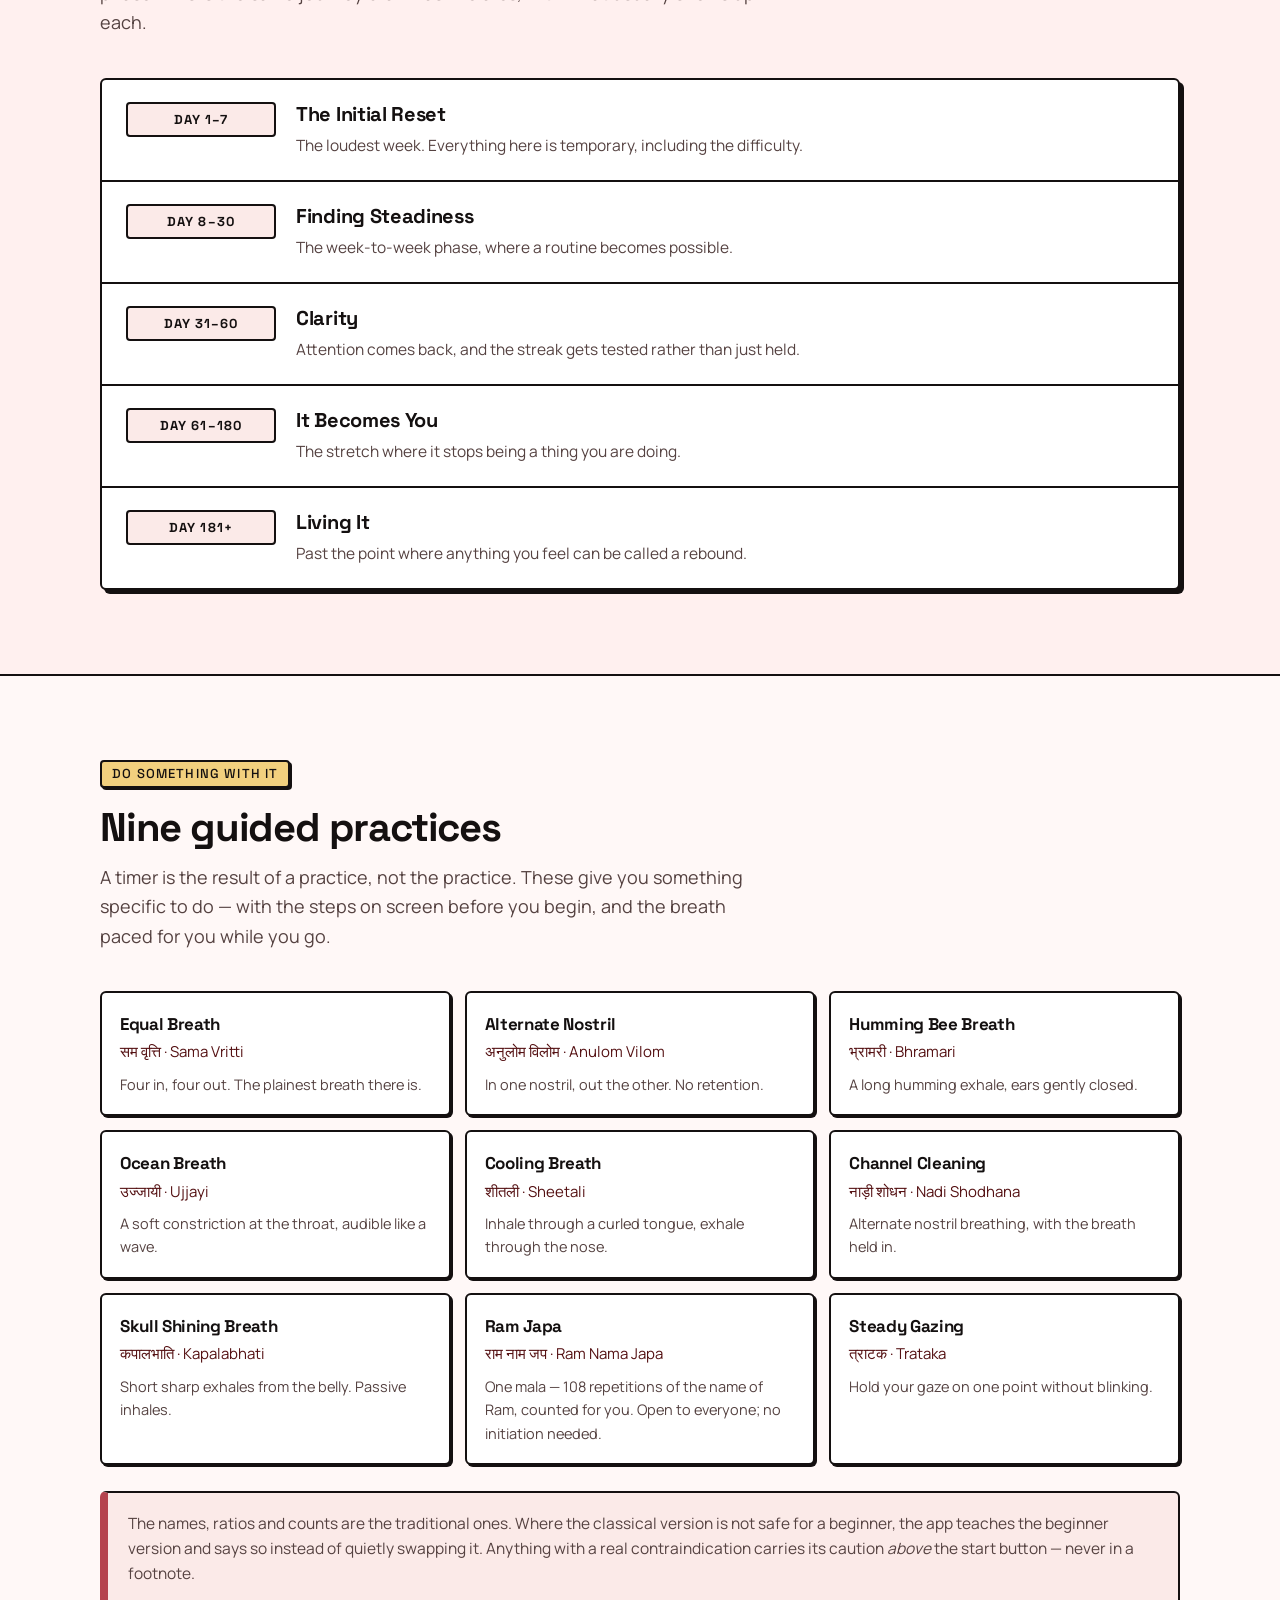
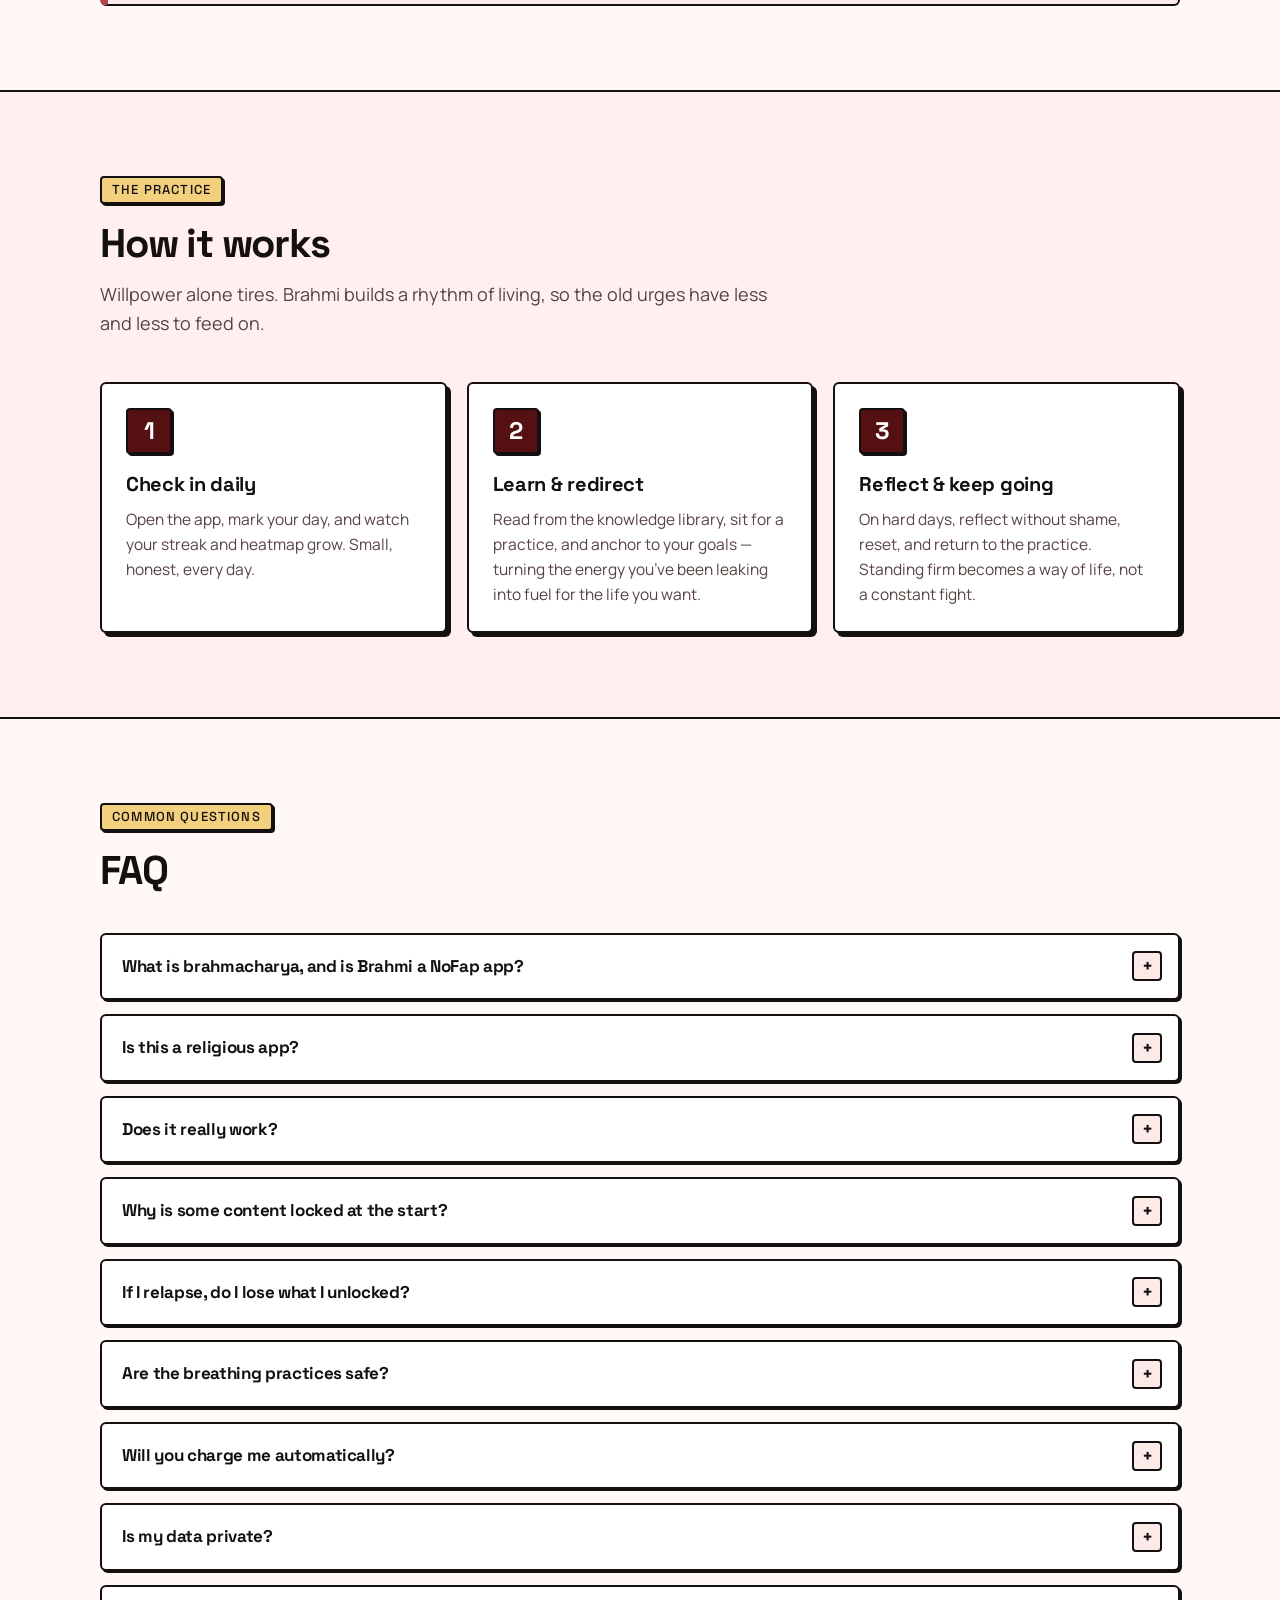
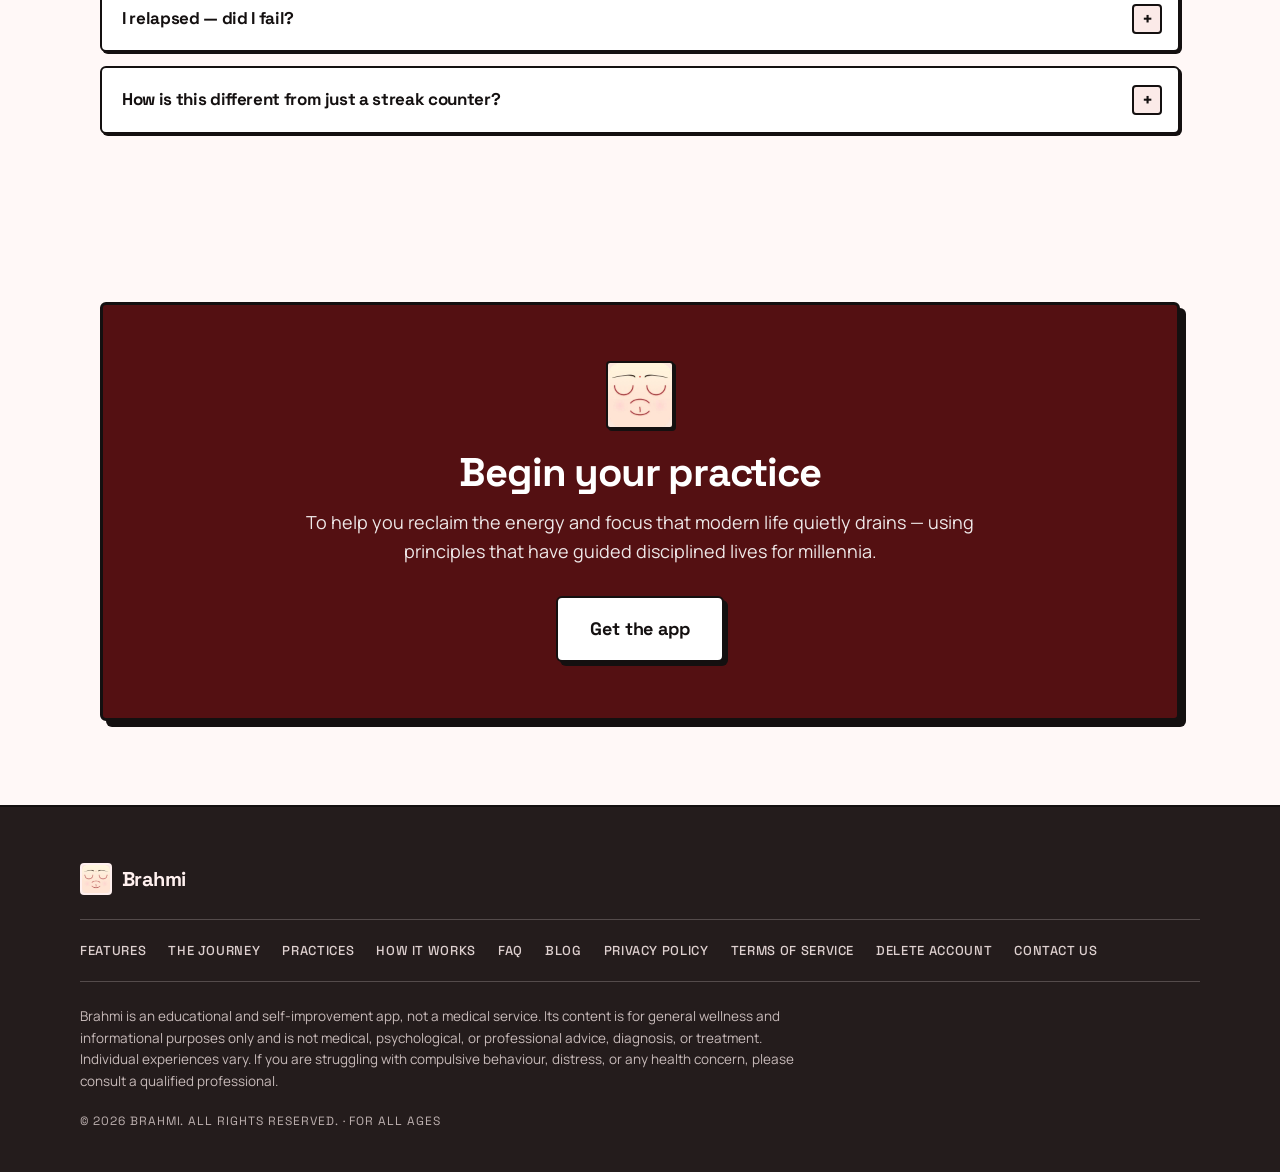
==== commit e5db6d8f: "Add blog scaffold: blog.py generator, /blog/ index, styles and how-to - blog.py new/publish/build: p" ====
--- a/index.html
+++ b/index.html
@@ -86,6 +86,7 @@
         <a href="#practices">Practices</a>
         <a href="#how-it-works">How it works</a>
         <a href="#faq">FAQ</a>
+        <a href="/blog/">Blog</a>
         <a href="./privacy.html">Privacy</a>
         <a href="mailto:codentas@gmail.com">Contact</a>
         <a href="#get" class="btn btn-primary nav-cta">Get the app</a>
@@ -508,6 +509,7 @@
         <a href="#practices">Practices</a>
         <a href="#how-it-works">How it works</a>
         <a href="#faq">FAQ</a>
+        <a href="/blog/">Blog</a>
         <a href="./privacy.html">Privacy Policy</a>
         <a href="./terms.html">Terms of Service</a>
         <a href="./delete-account.html">Delete account</a>
--- a/style.css
+++ b/style.css
@@ -1020,6 +1020,95 @@
   color: var(--muted);
 }
 
+/* ── Blog (blog/index.html, blog/<slug>/index.html) ─────── */
+
+.post-main {
+  max-width: 760px;
+  margin: 0 auto;
+  padding: 56px 20px 80px;
+}
+
+.blog-intro { font-size: 18px; color: var(--muted); margin: 12px 0 8px; }
+
+.post-list { list-style: none; display: grid; gap: 20px; margin-top: 36px; }
+
+.post-card a {
+  display: block;
+  background: var(--surface);
+  color: var(--on-surface);
+  border: var(--border) solid var(--ink);
+  border-radius: var(--radius);
+  box-shadow: var(--shadow-md);
+  padding: 24px;
+  transition: transform 90ms ease, box-shadow 90ms ease;
+}
+.post-card a:hover { text-decoration: none; transform: translate(-2px, -2px); box-shadow: var(--shadow-lg); }
+.post-card a:active { transform: translate(2px, 2px); box-shadow: 0 0 0 var(--shadow); }
+.post-card .eyebrow { margin-bottom: 12px; }
+.post-card h2 { font-size: 24px; margin-bottom: 8px; }
+.post-card p { color: var(--muted); }
+
+.post-empty { color: var(--muted); padding: 24px 0; }
+
+.post-dateline {
+  font-family: var(--display);
+  font-weight: 500;
+  font-size: 12px;
+  letter-spacing: 0.1em;
+  text-transform: uppercase;
+  color: var(--muted);
+  margin-top: 12px;
+}
+
+.breadcrumbs { font-size: 14px; color: var(--muted); margin-bottom: 28px; }
+
+.post-header { margin-bottom: 36px; }
+.post-header h1 { font-size: clamp(34px, 7vw, 52px); }
+
+.post-body { font-size: 17.5px; line-height: 1.7; }
+.post-body > * + * { margin-top: 18px; }
+.post-body h2 {
+  font-size: 28px;
+  margin-top: 44px;
+  padding-bottom: 8px;
+  border-bottom: var(--border) solid var(--ink);
+}
+.post-body h3 { margin-top: 30px; }
+.post-body ul, .post-body ol { padding-left: 22px; }
+.post-body li + li { margin-top: 8px; }
+.post-body img { max-width: 100%; height: auto; border: var(--border) solid var(--ink); border-radius: var(--radius); }
+.post-body figcaption { font-size: 14px; color: var(--muted); margin-top: 8px; }
+.post-body blockquote {
+  background: var(--surface-high);
+  border: var(--border) solid var(--ink);
+  border-left: 8px solid var(--sand);
+  border-radius: var(--radius);
+  padding: 16px 20px;
+  font-style: italic;
+}
+
+.post-lede {
+  background: var(--surface);
+  border: var(--border) solid var(--ink);
+  border-radius: var(--radius);
+  box-shadow: var(--shadow-md);
+  padding: 20px;
+  font-size: 18px;
+}
+
+.post-cta {
+  margin-top: 56px;
+  background: var(--surface-container);
+  border: var(--border-thick) solid var(--ink);
+  border-radius: var(--radius);
+  box-shadow: var(--shadow-lg);
+  padding: 28px 24px;
+}
+.post-cta h2 { font-size: 26px; margin-bottom: 10px; }
+.post-cta p { margin-bottom: 20px; }
+
+.post-back { margin-top: 40px; font-weight: 600; }
+
 /* ── Motion ─────────────────────────────────────────────── */
 
 /* Staggered reveal, mirroring the app's Reveal component. Applied by
